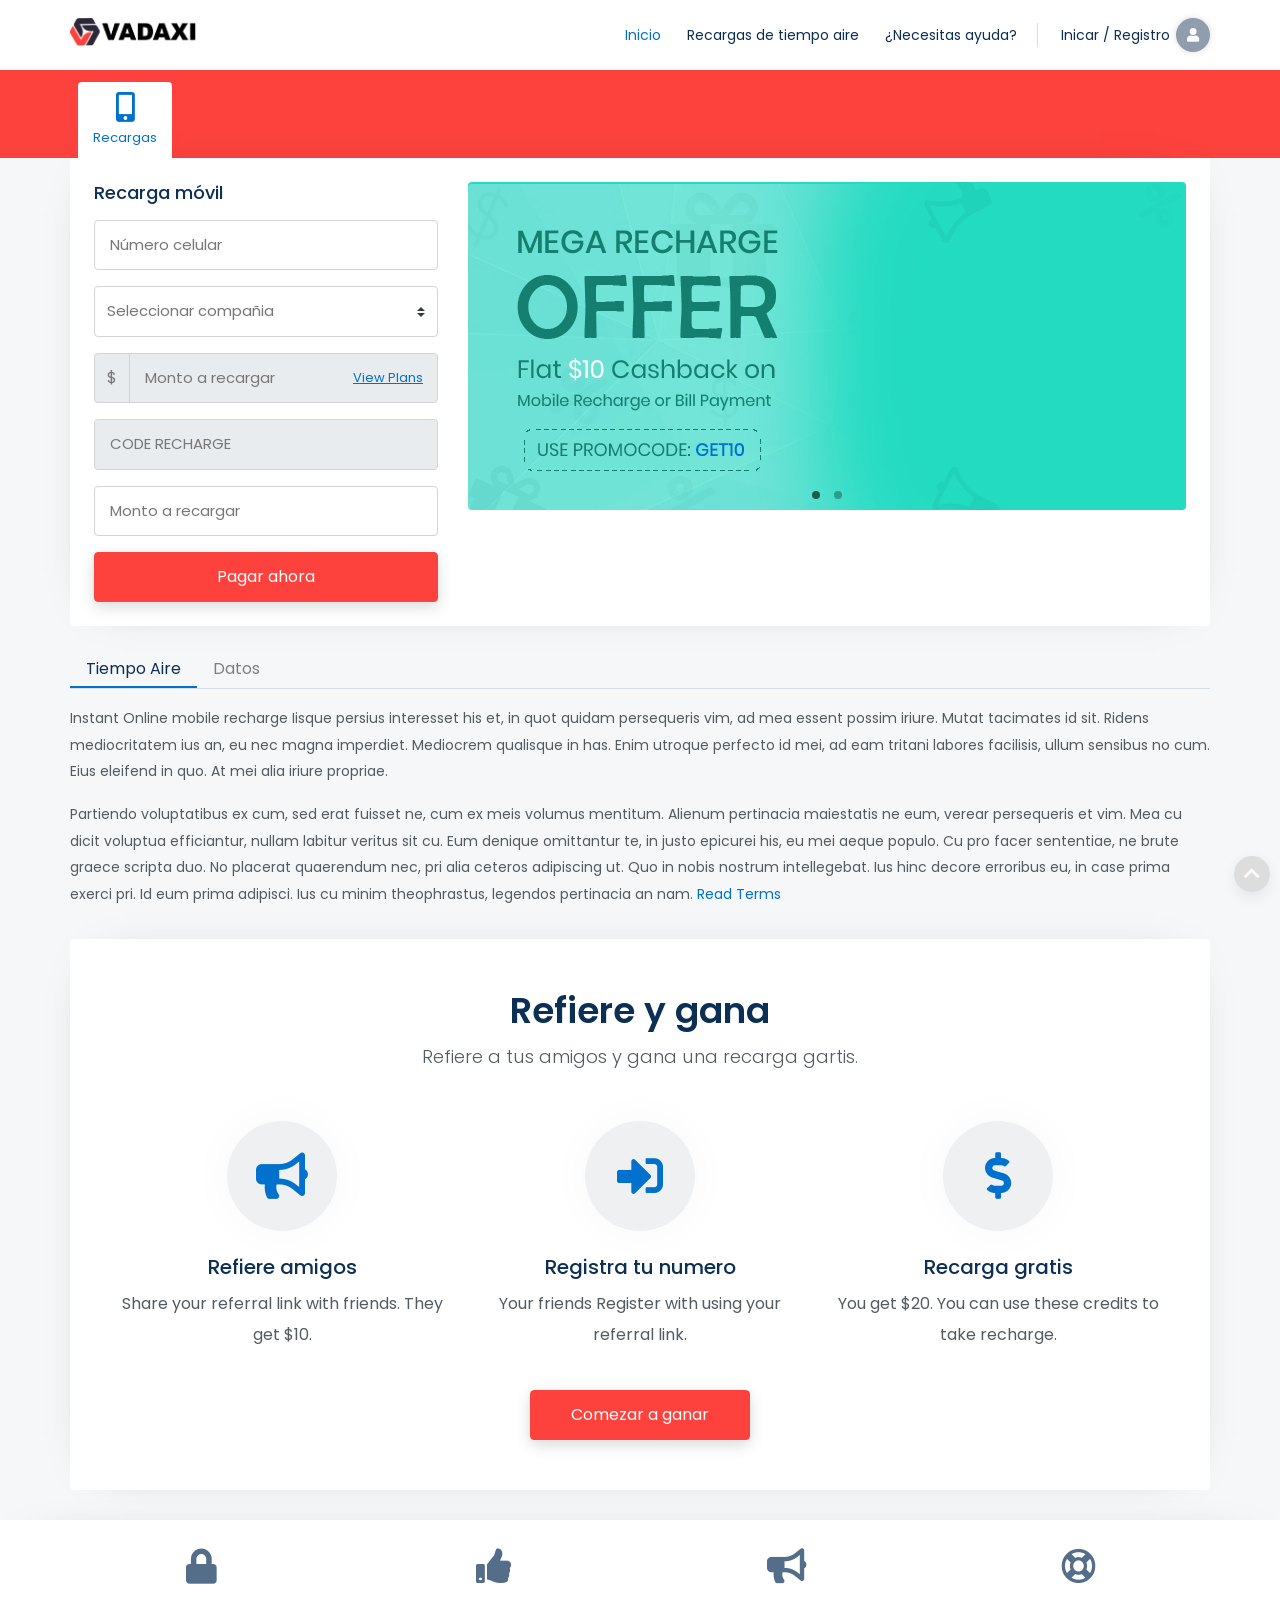
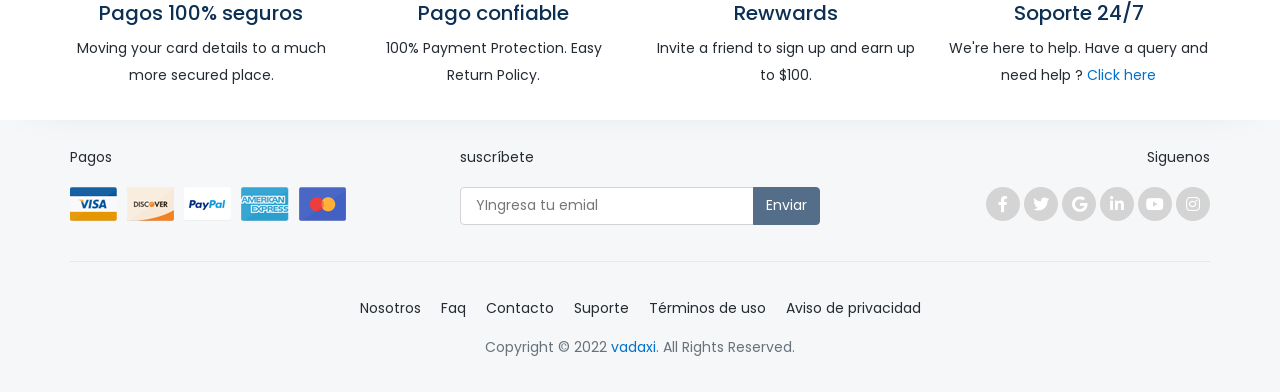
==== index.html @ bb936d6b "c" ====
<!DOCTYPE html>
<html lang="en">
<head>
<meta charset="UTF-8" />
<meta http-equiv="X-UA-Compatible" content="IE=edge">
<meta name="viewport" content="width=device-width, initial-scale=1, minimum-scale=1.0, shrink-to-fit=no">
<link href="images/favicon.png" rel="icon" />

<title>Quickai - downloaded from themelock.com - Recharge & Bill Payment, Booking HTML5 Template</title>
<meta name="description" content="Quickai - Recharge & Bill Payment, Booking HTML5 Template">
<meta name="author" content="harnishdesign.net">

<!-- Web Fonts
============================================= -->
<link rel='stylesheet' href='https://fonts.googleapis.com/css?family=Poppins:100,200,300,400,500,600,700,800,900' type='text/css'>

<!-- Stylesheet
============================================= -->
<link rel="stylesheet" type="text/css" href="vendor/bootstrap/css/bootstrap.min.css" />
<link rel="stylesheet" type="text/css" href="vendor/font-awesome/css/all.min.css" />
<link rel="stylesheet" type="text/css" href="vendor/owl.carousel/assets/owl.carousel.min.css" />
<link rel="stylesheet" type="text/css" href="vendor/owl.carousel/assets/owl.theme.default.min.css" />
<link rel="stylesheet" type="text/css" href="css/stylesheet.css" />
<link rel="stylesheet" href="https://use.fontawesome.com/releases/v5.14.0/css/all.css" integrity="sha384-HzLeBuhoNPvSl5KYnjx0BT+WB0QEEqLprO+NBkkk5gbc67FTaL7XIGa2w1L0Xbgc" crossorigin="anonymous">

</head>
<body>
<!-- Preloader -->
<div id="preloader"><div data-loader="dual-ring"></div></div><!-- Preloader End -->

<!-- Document Wrapper   
============================================= -->
<div id="main-wrapper">

  <!-- Header
  ============================================= -->
  <header id="header">
    <div class="container">
      <div class="header-row">
        <div class="header-column justify-content-start"> 
          
          <!-- Logo
          ============================================= -->
          <div class="logo">
          	<a href="index.html" title="Quickai - HTML Template"><img src="images/logo.png" alt="Quickai" width="127" height="29" /></a>
          </div><!-- Logo end -->
          
        </div>
        
        <div class="header-column justify-content-end">
        
          <!-- Primary Navigation
          ============================================= -->
          <nav class="primary-menu navbar navbar-expand-lg">
            <div id="header-nav" class="collapse navbar-collapse">
              <ul class="navbar-nav">
			  <li class="dropdown active"> <a class="dropdown-toggle" href="#">Inicio</a>

                </li>
                <li class="dropdown"> <a class="dropdown-toggle" href="#">Recargas de tiempo aire</a> 
                  <ul class="dropdown-menu">
                      <li class="dropdown"><a class="dropdown-item dropdown-toggle" href="#">Mobile</a>
                        <ul class="dropdown-menu">
                          <li><a class="dropdown-item" href="index.html">Layout 1</a></li>
                          <li><a class="dropdown-item" href="index-2.html">Layout 2</a></li>
                        </ul>
                      </li>
                      <li class="dropdown"><a class="dropdown-item dropdown-toggle" href="#">DTH</a>
                        <ul class="dropdown-menu">
                          <li><a class="dropdown-item" href="recharge-bill-dth.html">Layout 1</a></li>
                          <li><a class="dropdown-item" href="recharge-bill-dth-2.html">Layout 2</a></li>
                        </ul>
                      </li>
                      <li class="dropdown"><a class="dropdown-item dropdown-toggle" href="#">Data Card</a>
                        <ul class="dropdown-menu">
                          <li><a class="dropdown-item" href="recharge-bill-datacard.html">Layout 1</a></li>
                          <li><a class="dropdown-item" href="recharge-bill-datacard-2.html">Layout 2</a></li>
                        </ul>
                      </li>
                      <li class="dropdown"><a class="dropdown-item dropdown-toggle" href="#">Broadband</a>
                        <ul class="dropdown-menu">
                          <li><a class="dropdown-item" href="recharge-bill-broadband.html">Layout 1</a></li>
                          <li><a class="dropdown-item" href="recharge-bill-broadband-2.html">Layout 2</a></li>
                        </ul>
                      </li>
                      <li class="dropdown"><a class="dropdown-item dropdown-toggle" href="#">Landline</a>
                        <ul class="dropdown-menu">
                          <li><a class="dropdown-item" href="recharge-bill-landline.html">Layout 1</a></li>
                          <li><a class="dropdown-item" href="recharge-bill-landline-2.html">Layout 2</a></li>
                        </ul>
                      </li>
                      <li class="dropdown"><a class="dropdown-item dropdown-toggle" href="#">Cable TV</a>
                        <ul class="dropdown-menu">
                          <li><a class="dropdown-item" href="recharge-bill-cabletv.html">Layout 1</a></li>
                          <li><a class="dropdown-item" href="recharge-bill-cabletv-2.html">Layout 2</a></li>
                        </ul>
                      </li>
                      <li class="dropdown"><a class="dropdown-item dropdown-toggle" href="#">Electricity</a>
                        <ul class="dropdown-menu">
                          <li><a class="dropdown-item" href="recharge-bill-electricity.html">Layout 1</a></li>
                          <li><a class="dropdown-item" href="recharge-bill-electricity-2.html">Layout 2</a></li>
                        </ul>
                      </li>
                      <li class="dropdown"><a class="dropdown-item dropdown-toggle" href="#">Metro</a>
                        <ul class="dropdown-menu">
                          <li><a class="dropdown-item" href="recharge-bill-metro.html">Layout 1</a></li>
                          <li><a class="dropdown-item" href="recharge-bill-metro-2.html">Layout 2</a></li>
                        </ul>
                      </li>
                      <li class="dropdown"><a class="dropdown-item dropdown-toggle" href="#">Gas</a>
                        <ul class="dropdown-menu">
                          <li><a class="dropdown-item" href="recharge-bill-gas.html">Layout 1</a></li>
                          <li><a class="dropdown-item" href="recharge-bill-gas-2.html">Layout 2</a></li>
                        </ul>
                      </li>
                      <li class="dropdown"><a class="dropdown-item dropdown-toggle" href="#">Water</a>
                        <ul class="dropdown-menu">
                          <li><a class="dropdown-item" href="recharge-bill-water.html">Layout 1</a></li>
                          <li><a class="dropdown-item" href="recharge-bill-water-2.html">Layout 2</a></li>
                        </ul>
                      </li>
                      <li><a class="dropdown-item" href="recharge-plans.html">Recharge Plans</a></li>
                      <li><a class="dropdown-item" href="payment.html">Payment</a></li>
                    </ul>
                </li>
                <li class="dropdown dropdown-mega"> <a class="dropdown-toggle" href="#">¿Necesitas ayuda?</a> 
                  <!-- <ul class="dropdown-menu">
                    <li>
                      <div class="dropdown-mega-content">
                        <div class="row">
                          <div class="col-lg"> <span class="sub-title">Hotels</Span>
                            <ul class="dropdown-mega-submenu">
                              <li><a class="dropdown-item" href="booking-hotels.html">Home Layout 1</a></li>
                              <li><a class="dropdown-item" href="booking-hotels-2.html">Home Layout 2</a></li>
                              <li><a class="dropdown-item" href="booking-hotels-list.html">Hotel List</a></li>
                              <li><a class="dropdown-item" href="booking-hotels-grid.html">Hotel Grid</a></li>
                              <li><a class="dropdown-item" href="booking-hotels-details.html">Hotel Details</a></li>
                            </ul>
                          </div>
                          <div class="col-lg"> <span class="sub-title">Flights</Span>
                            <ul class="dropdown-mega-submenu">
                              <li><a class="dropdown-item" href="booking-flights.html">Home Layout 1</a></li>
                              <li><a class="dropdown-item" href="booking-flights-2.html">Home Layout 2</a></li>
                              <li><a class="dropdown-item" href="booking-flights-one-way.html">One Way Trip List</a></li>
                              <li><a class="dropdown-item" href="booking-flights-round-trip.html">Round Trip List</a></li>
                              <li><a class="dropdown-item" href="booking-flights-confirm-details.html">Confirm Details</a></li>
                            </ul>
                          </div>
                          <div class="col-lg"> <span class="sub-title">Trains</Span>
                            <ul class="dropdown-mega-submenu">
                              <li><a class="dropdown-item" href="booking-trains.html">Home Layout 1</a></li>
                              <li><a class="dropdown-item" href="booking-trains-2.html">Home Layout 2</a></li>
                              <li><a class="dropdown-item" href="booking-trains-list.html">Trains List</a></li>
                              <li><a class="dropdown-item" href="booking-trains-confirm-details.html">Confirm Details</a></li>
                            </ul>
                          </div>
                          <div class="col-lg"> <span class="sub-title">Bus</Span>
                            <ul class="dropdown-mega-submenu">
                              <li><a class="dropdown-item" href="booking-bus.html">Home Layout 1</a></li>
                              <li><a class="dropdown-item" href="booking-bus-2.html">Home Layout 2</a></li>
                              <li><a class="dropdown-item" href="booking-bus-list.html">Bus List</a></li>
                              <li><a class="dropdown-item" href="booking-bus-confirm-details.html">Confirm Details</a></li>
                            </ul>
                          </div>
                          <div class="col-lg"> <span class="sub-title">Other</Span>
                            <ul class="dropdown-mega-submenu">
                              <li><a class="dropdown-item" href="payment.html">Payment</a></li>
                            </ul>
                          </div>
                        </div>
                      </div>
                    </li>
                  </ul> -->
                </li>
<!-- 				<li class="dropdown"> <a class="dropdown-toggle" href="#">Features</a>
                  <ul class="dropdown-menu">
                    <li class="dropdown"><a class="dropdown-item dropdown-toggle" href="#">Headers</a>
                      <ul class="dropdown-menu">
                        <li><a class="dropdown-item" href="index.html">Light Version (Default)</a></li>
                        <li><a class="dropdown-item" href="index-4.html">Dark Version</a></li>
						<li><a class="dropdown-item" href="index-5.html">Primary Version</a></li>
						<li><a class="dropdown-item" href="index-8.html">Transparent</a></li>
						<li><a class="dropdown-item" href="page-header-custom-background-with-transparent-header.html">Transparent with border</a></li>
                      </ul>
                    </li>
                    <li class="dropdown"><a class="dropdown-item dropdown-toggle" href="#">Navigation DropDown</a>
                      <ul class="dropdown-menu">
                        <li><a class="dropdown-item" href="index.html">Light Version (Default)</a></li>
                        <li><a class="dropdown-item" href="index-3.html">Dark Version</a></li>
						<li><a class="dropdown-item" href="index-6.html">Primary Version</a></li>
                      </ul>
                    </li>
					<li class="dropdown"><a class="dropdown-item dropdown-toggle" href="#">Page Headers</a>
                      <ul class="dropdown-menu">
                        <li><a class="dropdown-item" href="page-header-left-alignment.html">Left Alignment</a></li>
                        <li><a class="dropdown-item" href="page-header-center-alignment.html">Center Alignment</a></li>
						<li><a class="dropdown-item" href="page-header-light.html">Light Version</a></li>
						<li><a class="dropdown-item" href="page-header-dark.html">Dark Version</a></li>
						<li><a class="dropdown-item" href="page-header-primary.html">Primary Version</a></li>
						<li><a class="dropdown-item" href="page-header-custom-background.html">Custom Background</a></li>
						<li><a class="dropdown-item" href="page-header-custom-background-with-transparent-header.html">Custom Background 2</a></li>
                      </ul>
                    </li>
                    <li><a class="dropdown-item" href="layout-boxed.html">Layout Boxed</a></li>
                  </ul>
                </li> -->
<!--                 <li class="dropdown"> <a class="dropdown-toggle" href="#">Pages</a>
                  <ul class="dropdown-menu">
                    <li><a class="dropdown-item" href="about-us.html">About Us</a></li>
                    <li class="dropdown"><a class="dropdown-item dropdown-toggle" href="#">Login/Signup</a>
                      <ul class="dropdown-menu">
                        <li><a class="dropdown-item" href="login-signup.html">Page</a></li>
                        <li><a class="dropdown-item" data-toggle="modal" data-target="#login-signup" href="#">Dialog Popup</a></li>
                      </ul>
                    </li>
                    <li><a class="dropdown-item" href="profile.html">My Profile</a></li>
                    <li><a class="dropdown-item" href="orders.html">Orders</a></li>
                    <li class="dropdown"><a class="dropdown-item dropdown-toggle" href="#">Elements</a>
                      <ul class="dropdown-menu">
                        <li><a class="dropdown-item" href="elements.html">Elements</a></li>
                        <li><a class="dropdown-item" href="elements-2.html">Elements 2</a></li>
                      </ul>
                    </li>
                    <li><a class="dropdown-item" href="faq.html">Faq</a></li>
                    <li><a class="dropdown-item" href="support.html">Support</a></li>
                    <li><a class="dropdown-item" href="contact-us.html">Contact Us</a></li>
                  </ul>
                </li> -->
                <li class="login-signup ml-lg-2"><a class="pl-lg-4 pr-0" data-toggle="modal" data-target="#login-signup" href="#" title="Login / Sign up">Inicar / Registro <span class="d-none d-lg-inline-block"><i class="fas fa-user"></i></span></a></li>
              </ul>
            </div>
          </nav><!-- Primary Navigation end --> 
          
        </div>
        
        <!-- Collapse Button
        ============================================= -->
        <button class="navbar-toggler" type="button" data-toggle="collapse" data-target="#header-nav"> <span></span> <span></span> <span></span> </button>
      </div>
    </div>
  </header><!-- Header end -->
  
  <!-- Content
  ============================================= -->
  <div id="content">
    
    <!-- Secondary Navigation
    ============================================= -->
    <div class="bg-secondary">
      <div class="container">
        <ul class="nav secondary-nav">
          <li class="nav-item"> <a class="nav-link active" href="index.html"><span><i class="fas fa-mobile-alt"></i></span> Recargas</a> </li>
          
        </ul>
      </div>
    </div><!-- Secondary Navigation end -->
    
    <section class="container">
      <div class="bg-light shadow-md rounded p-4">
        <div class="row">
        
          <!-- Mobile Recharge
          ============================================= -->
          <div class="col-lg-4 mb-4 mb-lg-0">
            <h2 class="text-4 mb-3">Recarga móvil</h2>
            <form id="recharge-bill" method="GET" action="pay/formPayment.php">
              <!--               <div class="mb-3">
                <div class="custom-control custom-radio custom-control-inline">
                  <input id="prepaid" name="rechargeBillpayment" class="custom-control-input" checked="" required type="radio">
                  <label class="custom-control-label" for="prepaid">Prepaid</label>
                </div>
                <div class="custom-control custom-radio custom-control-inline">
                  <input id="postpaid" name="rechargeBillpayment" class="custom-control-input" required type="radio">
                  <label class="custom-control-label" for="postpaid">Postpaid</label>
                </div>
              </div> -->
              <div class="form-group">
                <input type="text" class="form-control" data-bv-field="number" id="mobileNumber" required placeholder="Número celular">
              </div>
              <div class="form-group">
                <select class="custom-select" id="operator" required="">
                  <option value="">Seleccionar compañia</option>
                  <option>Telcel</option>
                  <option>ATT</option>
                  <option>UNEFON</option>
                  <option>Movistar</option>

                </select>
              </div>
              <div class="form-group input-group">
                <div class="input-group-prepend"> <span class="input-group-text">$</span> </div>
                
                <a href="#" data-target="#view-plans" id="btnVerPlanes" data-toggle="modal" class="view-plans-link">View Plans</a>
                <input readonly class="form-control" id="amount" name="amount" placeholder="Monto a recargar" required type="text">
              </div>

              <div class="form-group input-group">
                <input readonly class="form-control" type="text" placeholder="CODE RECHARGE" id="codeRecharge">
              </div>
              <div class="form-group input-group">
                <input class="form-control" id="amount" name="amount" placeholder="Monto a recargar" required type="text">
              </div>
              <button class="btn btn-primary btn-block pagarAhora" onclick="ejecutarRecarga()" type="submit">Pagar ahora</button>
            </form>
          </div><!-- Mobile Recharge end -->
          
          <!-- Slideshow
          ============================================= -->
          <div class="col-lg-8">
            <div class="owl-carousel owl-theme slideshow single-slider">
              <div class="item"><a href="#"><img class="img-fluid" src="images/slider/banner-1.jpg" alt="banner 1" /></a></div>
              <div class="item"><a href="#"><img class="img-fluid" src="images/slider/banner-2.jpg" alt="banner 2" /></a></div>
            </div>
          </div><!-- Slideshow end -->
          
        </div>
      </div>
    </section>
    
    <!-- Tabs
    ============================================= -->
    <div class="section pt-4 pb-3">
      <div class="container">
        <ul class="nav nav-tabs" id="myTab" role="tablist">
          <li class="nav-item"> <a class="nav-link active" id="mobile-recharge-tab" data-toggle="tab" href="#mobile-recharge" role="tab" aria-controls="mobile-recharge" aria-selected="true">Tiempo Aire</a> </li>
          <li class="nav-item"> <a class="nav-link" id="billpayment-tab" data-toggle="tab" href="#billpayment" role="tab" aria-controls="billpayment" aria-selected="false">Datos</a> </li>
        </ul>
        <div class="tab-content my-3" id="myTabContent">
          <div class="tab-pane fade show active" id="mobile-recharge" role="tabpanel" aria-labelledby="mobile-recharge-tab">
            <p>Instant Online mobile recharge Iisque persius interesset his et, in quot quidam persequeris vim, ad mea essent possim iriure. Mutat tacimates id sit. Ridens mediocritatem ius an, eu nec magna imperdiet. Mediocrem qualisque in has. Enim utroque perfecto id mei, ad eam tritani labores facilisis, ullum sensibus no cum. Eius eleifend in quo. At mei alia iriure propriae.</p>
            <p>Partiendo voluptatibus ex cum, sed erat fuisset ne, cum ex meis volumus mentitum. Alienum pertinacia maiestatis ne eum, verear persequeris et vim. Mea cu dicit voluptua efficiantur, nullam labitur veritus sit cu. Eum denique omittantur te, in justo epicurei his, eu mei aeque populo. Cu pro facer sententiae, ne brute graece scripta duo. No placerat quaerendum nec, pri alia ceteros adipiscing ut. Quo in nobis nostrum intellegebat. Ius hinc decore erroribus eu, in case prima exerci pri. Id eum prima adipisci. Ius cu minim theophrastus, legendos pertinacia an nam. <a href="#">Read Terms</a></p>
            </div>
          <div class="tab-pane fade" id="billpayment" role="tabpanel" aria-labelledby="billpayment-tab">
            <p>Partiendo voluptatibus ex cum, sed erat fuisset ne, cum ex meis volumus mentitum. Alienum pertinacia maiestatis ne eum, verear persequeris et vim. Mea cu dicit voluptua efficiantur, nullam labitur veritus sit cu. Eum denique omittantur te, in justo epicurei his, eu mei aeque populo. Cu pro facer sententiae, ne brute graece scripta duo. No placerat quaerendum nec, pri alia ceteros adipiscing ut. Quo in nobis nostrum intellegebat. Ius hinc decore erroribus eu, in case prima exerci pri. Id eum prima adipisci. Ius cu minim theophrastus, legendos pertinacia an nam.</p>
            <p>Instant Online mobile recharge Iisque persius interesset his et, in quot quidam persequeris vim, ad mea essent possim iriure. Mutat tacimates id sit. Ridens mediocritatem ius an, eu nec magna imperdiet. Mediocrem qualisque in has. Enim utroque perfecto id mei, ad eam tritani labores facilisis, ullum sensibus no cum. Eius eleifend in quo. At mei alia iriure propriae.</p>
          </div>
          <div class="tab-pane fade" id="why-quickai" role="tabpanel" aria-labelledby="why-quickai-tab">
            <p>Cu pro facer sententiae, ne brute graece scripta duo. No placerat quaerendum nec, pri alia ceteros adipiscing ut. Quo in nobis nostrum intellegebat. Ius hinc decore erroribus eu, in case prima exerci pri. Id eum prima adipisci. Ius cu minim theophrastus, legendos pertinacia an nam.</p>
            <p>Partiendo voluptatibus ex cum, sed erat fuisset ne, cum ex meis volumus mentitum. Alienum pertinacia maiestatis ne eum, verear persequeris et vim. Mea cu dicit voluptua efficiantur, nullam labitur veritus sit cu. Eum denique omittantur te, in justo epicurei his, eu mei aeque populo.</p>
            <p>Instant Online mobile recharge Iisque persius interesset his et, in quot quidam persequeris vim, ad mea essent possim iriure. Mutat tacimates id sit. Ridens mediocritatem ius an, eu nec magna imperdiet. Mediocrem qualisque in has. Enim utroque perfecto id mei, ad eam tritani labores facilisis, ullum sensibus no cum. Eius eleifend in quo. At mei alia iriure propriae.</p>
          </div>
        </div>
      </div>
    </div><!-- Tabs end -->
    
    <!-- Refer & Earn
    ============================================= -->
    <div class="container">
      <section class="section bg-light shadow-md rounded px-5">
        <h2 class="text-9 font-weight-600 text-center">Refiere y gana</h2>
        <p class="lead text-center mb-5">Refiere a tus amigos y gana una recarga gartis.</p>
        <div class="row">
          <div class="col-md-4">
            <div class="featured-box style-4">
              <div class="featured-box-icon bg-light-4 text-primary rounded-circle"> <i class="fas fa-bullhorn"></i> </div>
              <h3>Refiere amigos</h3>
              <p class="text-3">Share your referral link with friends. They get $10.</p>
            </div>
          </div>
          <div class="col-md-4">
            <div class="featured-box style-4">
              <div class="featured-box-icon bg-light-4 text-primary rounded-circle"> <i class="fas fa-sign-in-alt"></i> </div>
              <h3>Registra tu numero</h3>
              <p class="text-3">Your friends Register with using your referral link.</p>
            </div>
          </div>
          <div class="col-md-4">
            <div class="featured-box style-4">
              <div class="featured-box-icon bg-light-4 text-primary rounded-circle"> <i class="fas fa-dollar-sign"></i> </div>
              <h3>Recarga gratis</h3>
              <p class="text-3">You get $20. You can use these credits to take recharge.</p>
            </div>
          </div>
        </div>
        <div class="text-center pt-4"> <a href="#" class="btn btn-primary">Comezar a ganar</a> </div>
      </section>
    </div><!-- Refer & Earn end -->
    
    <!-- Mobile App
    ============================================= 
    <section class="section pb-0">
      <div class="container">
        <div class="row">
          <div class="col-md-5 col-lg-6 text-center"> <img class="img-fluid" alt="" src="images/app-mobile.png"> </div>
          <div class="col-md-7 col-lg-6">
            <h2 class="text-9 font-weight-600 my-4">Download Our Quickai<br class="d-none d-lg-inline-block">
              Mobile App Now</h2>
            <p class="lead">Download our app for the fastest, most convenient way to send Recharge.</p>
            <p>Ridens mediocritatem ius an, eu nec magna imperdiet. Mediocrem qualisque in has. Enim utroque perfecto id mei, ad eam tritani labores facilisis, ullum sensibus no cum. Eius eleifend in quo.</p>
            <ul>
              <li>Recharge</li>
              <li>Bill Payment</li>
              <li>Booking Online</li>
              <li>and much more.....</li>
            </ul>
            <div class="d-flex flex-wrap pt-2"> <a class="mr-4" href=""><img alt="" src="images/app-store.png"></a><a href=""><img alt="" src="images/google-play-store.png"></a> </div>
          </div>
        </div>
      </div>
    </section>
    
  </div> -->
  
  <!-- Footer
  ============================================= -->
  <footer id="footer">
    <section class="section bg-light shadow-md pt-4 pb-3">
      <div class="container">
        <div class="row">
          <div class="col-sm-6 col-md-3">
            <div class="featured-box text-center">
              <div class="featured-box-icon"> <i class="fas fa-lock"></i> </div>
              <h4>Pagos 100% seguros</h4>
              <p>Moving your card details to a much more secured place.</p>
            </div>
          </div>
          <div class="col-sm-6 col-md-3">
            <div class="featured-box text-center">
              <div class="featured-box-icon"> <i class="fas fa-thumbs-up"></i> </div>
              <h4>Pago confiable</h4>
              <p>100% Payment Protection. Easy Return Policy.</p>
            </div>
          </div>
          <div class="col-sm-6 col-md-3">
            <div class="featured-box text-center">
              <div class="featured-box-icon"> <i class="fas fa-bullhorn"></i> </div>
              <h4>Rewwards</h4>
              <p>Invite a friend to sign up and earn up to $100.</p>
            </div>
          </div>
          <div class="col-sm-6 col-md-3">
            <div class="featured-box text-center">
              <div class="featured-box-icon"> <i class="far fa-life-ring"></i> </div>
              <h4>Soporte 24/7</h4>
              <p>We're here to help. Have a query and need help ? <a href="#">Click here</a></p>
            </div>
          </div>
        </div>
      </div>
    </section>
    <div class="container mt-4">
      <div class="row">
        <div class="col-md-4 mb-3 mb-md-0">
          <p>Pagos</p>
          <ul class="payments-types">
            <li><a href="#" target="_blank"> <img data-toggle="tooltip" src="images/payment/visa.png" alt="visa" title="Visa"></a></li>
            <li><a href="#" target="_blank"> <img data-toggle="tooltip" src="images/payment/discover.png" alt="discover" title="Discover"></a></li>
            <li><a href="#" target="_blank"> <img data-toggle="tooltip" src="images/payment/paypal.png" alt="paypal" title="PayPal"></a></li>
            <li><a href="#" target="_blank"> <img data-toggle="tooltip" src="images/payment/american.png" alt="american express" title="American Express"></a></li>
            <li><a href="#" target="_blank"> <img data-toggle="tooltip" src="images/payment/mastercard.png" alt="discover" title="Discover"></a></li>
          </ul>
        </div>
        <div class="col-md-4 mb-3 mb-md-0">
          <p>suscríbete</p>
          <div class="input-group newsletter">
            <input class="form-control" placeholder="YIngresa tu emial" name="newsletterEmail" id="newsletterEmail" type="text">
            <span class="input-group-append">
            <button class="btn btn-secondary" type="submit">Enviar</button>
            </span> </div>
        </div>
        <div class="col-md-4 d-flex align-items-md-end flex-column">
          <p>Siguenos</p>
          <ul class="social-icons">
            <li class="social-icons-facebook"><a data-toggle="tooltip" href="http://www.facebook.com/" target="_blank" title="Facebook"><i class="fab fa-facebook-f"></i></a></li>
            <li class="social-icons-twitter"><a data-toggle="tooltip" href="http://www.twitter.com/" target="_blank" title="Twitter"><i class="fab fa-twitter"></i></a></li>
            <li class="social-icons-google"><a data-toggle="tooltip" href="http://www.google.com/" target="_blank" title="Google"><i class="fab fa-google"></i></a></li>
            <li class="social-icons-linkedin"><a data-toggle="tooltip" href="http://www.linkedin.com/" target="_blank" title="Linkedin"><i class="fab fa-linkedin-in"></i></a></li>
            <li class="social-icons-youtube"><a data-toggle="tooltip" href="http://www.youtube.com/" target="_blank" title="Youtube"><i class="fab fa-youtube"></i></a></li>
            <li class="social-icons-instagram"><a data-toggle="tooltip" href="http://www.instagram.com/" target="_blank" title="Instagram"><i class="fab fa-instagram"></i></a></li>
          </ul>
        </div>
      </div>
    </div>
    <div class="container">
      <div class="footer-copyright">
        <ul class="nav justify-content-center">
          <li class="nav-item"> <a class="nav-link active" href="#">Nosotros</a> </li>
          <li class="nav-item"> <a class="nav-link" href="#">Faq</a> </li>
          <li class="nav-item"> <a class="nav-link" href="#">Contacto</a> </li>
          <li class="nav-item"> <a class="nav-link" href="#">Suporte</a> </li>
          <li class="nav-item"> <a class="nav-link" href="#">Términos de uso</a> </li>
          <li class="nav-item"> <a class="nav-link" href="#">Aviso de privacidad</a> </li>
        </ul>
        <p class="copyright-text">Copyright © 2022 <a href="#">vadaxi</a>. All Rights Reserved.</p>
      </div>
    </div>
  </footer><!-- Footer end -->
  
</div><!-- Document Wrapper end -->

<!-- Back to Top
============================================= -->
<a id="back-to-top" data-toggle="tooltip" title="Back to Top" href="javascript:void(0)"><i class="fa fa-chevron-up"></i></a>

<!-- Modal Dialog - View Plans
============================================= -->
<div id="view-plans" class="modal fade" role="dialog" aria-hidden="true">
  <div class="modal-dialog modal-lg modal-dialog-centered" role="document">
    <div class="modal-content">
      <div class="modal-header">
        <h5 class="modal-title">Planes</h5>
        <button type="button" class="close" data-dismiss="modal" aria-label="Close"> <span aria-hidden="true">×</span> </button>
      </div>
      <div class="modal-body">
        <form class="form-row mb-4 mb-sm-2">
          <div class="col-12 col-sm-6 col-lg-3">
            <div class="form-group">
              <select id="operadora" class="custom-select" required="">
                <option value="">Seleccionar compañia</option>
                <option value="Telcel">Telcel</option>
                <option value="Movistar">Movistar</option>
                <option value="Iusacell">Iusacell</option>
                <option value="Unefon">Unefon</option>
                <option value="Nextel - ATT">Nextel - ATT</option>
              </select>
            </div>
          </div>
          <div class="col-12 col-sm-6 col-lg-3">
            <div class="form-group">
              <select class="custom-select" id="selectRecharge" required="">
                <option value="">Selecciona tu recarga</option>
                <option>1st Circle</option>
                <option>2nd Circle</option>
                <option>3rd Circle</option>
                <option>4th Circle</option>
                <option>5th Circle</option>
                <option>6th Circle</option>
                <option>7th Circle</option>
              </select>
            </div>
          </div>
          <!-- <div class="col-12 col-sm-6 col-lg-3">
            <div class="form-group">
              <select class="custom-select" required="">
                <option value="">All Plans</option>
                <option>Topup</option>
                <option>Full Talktime</option>
                <option>Validity Recharge</option>
                <option>SMS</option>
                <option>Data</option>
                <option>Unlimited Talktime</option>
                <option>STD</option>
              </select>
            </div>
          </div> -->
          <!-- 
          <div class="col-12 col-sm-6 col-lg-3">
            <button class="btn btn-primary btn-block" type="submit" id="btnVerPlanes">View Plans</button>
          </div>
          -->
          <div class="col-12 col-sm-6 col-lg-3">
            <button class="btn btn-primary btn-block" id="btnVerPlanesP" >View Plans</button>
          </div>
        </form>
        

        <div class="plans">
          <div class="table-responsive-md">
            <table class="table table-hover border">
              <tbody id="contenedor-planes">
                <!--

                
                <tr>
                  <td class="text-5 text-primary text-center align-middle">$10 <span class="text-1 text-muted d-block">Amount</span></td>
                  <td class="text-3 text-center align-middle">8 <span class="text-1 text-muted d-block">Talktime</span></td>
                  <td class="text-3 text-center align-middle">7 Days <span class="text-1 text-muted d-block">Validity</span></td>
                  <td class="text-1 text-muted align-middle">Talktime $8 & 2 Local & National SMS & Free SMS valid for 2 day(s)</td>
                  <td class="align-middle"><button class="btn btn-sm btn-outline-primary shadow-none text-nowrap" type="submit">Recharge Now</button></td>
                </tr>
                <tr>
                  <td class="text-5 text-primary text-center align-middle">$15 <span class="text-1 text-muted d-block">Amount</span></td>
                  <td class="text-3 text-center align-middle">13 <span class="text-1 text-muted d-block">Talktime</span></td>
                  <td class="text-3 text-center align-middle">15 Days <span class="text-1 text-muted d-block">Validity</span></td>
                  <td class="text-1 text-muted align-middle">Regular Talktime</td>
                  <td class="align-middle"><button class="btn btn-sm btn-outline-primary shadow-none text-nowrap" type="submit">Recharge Now</button></td>
                </tr>
                <tr>
                  <td class="text-5 text-primary text-center align-middle">$50 <span class="text-1 text-muted d-block">Amount</span></td>
                  <td class="text-3 text-center align-middle">47 <span class="text-1 text-muted d-block">Talktime</span></td>
                  <td class="text-3 text-center align-middle">28 Days <span class="text-1 text-muted d-block">Validity</span></td>
                  <td class="text-1 text-muted align-middle">47 Local Vodafone min free </td>
                  <td class="align-middle"><button class="btn btn-sm btn-outline-primary shadow-none text-nowrap" type="submit">Recharge Now</button></td>
                </tr>
                <tr>
                  <td class="text-5 text-primary text-center align-middle">$100 <span class="text-1 text-muted d-block">Amount</span></td>
                  <td class="text-3 text-center align-middle">92 <span class="text-1 text-muted d-block">Talktime</span></td>
                  <td class="text-3 text-center align-middle">28 Days <span class="text-1 text-muted d-block">Validity</span></td>
                  <td class="text-1 text-muted align-middle">Local min 92 & 10 Local & National SMS & Free SMS valid for 
                    7 day(s).</td>
                  <td class="align-middle"><button class="btn btn-sm btn-outline-primary shadow-none text-nowrap" type="submit">Recharge Now</button></td>
                </tr>
                <tr>
                  <td class="text-5 text-primary text-center align-middle">$150 <span class="text-1 text-muted d-block">Amount</span></td>
                  <td class="text-3 text-center align-middle">143 <span class="text-1 text-muted d-block">Talktime</span></td>
                  <td class="text-3 text-center align-middle">60 Days <span class="text-1 text-muted d-block">Validity</span></td>
                  <td class="text-1 text-muted align-middle">Talktime $143 & 50 Local & National SMS & Free SMS valid for 
                    15 day(s).</td>
                  <td class="align-middle"><button class="btn btn-sm btn-outline-primary shadow-none text-nowrap" type="submit">Recharge Now</button></td>
                </tr>
                <tr>
                  <td class="text-5 text-primary text-center align-middle">$220 <span class="text-1 text-muted d-block">Amount</span></td>
                  <td class="text-3 text-center align-middle">220 <span class="text-1 text-muted d-block">Talktime</span></td>
                  <td class="text-3 text-center align-middle">28 Days <span class="text-1 text-muted d-block">Validity</span></td>
                  <td class="text-1 text-muted align-middle">Full Talktime</td>
                  <td class="align-middle"><button class="btn btn-sm btn-outline-primary shadow-none text-nowrap" type="submit">Recharge Now</button></td>
                </tr>
                <tr>
                  <td class="text-5 text-primary text-center align-middle">$250 <span class="text-1 text-muted d-block">Amount</span></td>
                  <td class="text-3 text-center align-middle">250 <span class="text-1 text-muted d-block">Talktime</span></td>
                  <td class="text-3 text-center align-middle">28 Days <span class="text-1 text-muted d-block">Validity</span></td>
                  <td class="text-1 text-muted align-middle">Full Talktime + 50 SMS per day for 7 days.</td>
                  <td class="align-middle"><button class="btn btn-sm btn-outline-primary shadow-none text-nowrap" type="submit">Recharge Now</button></td>
                </tr>
                <tr>
                  <td class="text-5 text-primary text-center align-middle">$300 <span class="text-1 text-muted d-block">Amount</span></td>
                  <td class="text-3 text-center align-middle">301 <span class="text-1 text-muted d-block">Talktime</span></td>
                  <td class="text-3 text-center align-middle">64 Days <span class="text-1 text-muted d-block">Validity</span></td>
                  <td class="text-1 text-muted align-middle">Full Talktime</td>
                  <td class="align-middle"><button class="btn btn-sm btn-outline-primary shadow-none text-nowrap" type="submit">Recharge Now</button></td>
                </tr>
                <tr>
                  <td class="text-5 text-primary text-center align-middle">$410 <span class="text-1 text-muted d-block">Amount</span></td>
                  <td class="text-3 text-center align-middle">0 <span class="text-1 text-muted d-block">Talktime</span></td>
                  <td class="text-3 text-center align-middle">28 Days <span class="text-1 text-muted d-block">Validity</span></td>
                  <td class="text-1 text-muted align-middle">Unlimited Local,STD & Roaming calls</td>
                  <td class="align-middle"><button class="btn btn-sm btn-outline-primary shadow-none text-nowrap" type="submit">Recharge Now</button></td>
                </tr>
                <tr>
                  <td class="text-5 text-primary text-center align-middle">$501 <span class="text-1 text-muted d-block">Amount</span></td>
                  <td class="text-3 text-center align-middle">510 <span class="text-1 text-muted d-block">Talktime</span></td>
                  <td class="text-3 text-center align-middle">180 Days <span class="text-1 text-muted d-block">Validity</span></td>
                  <td class="text-1 text-muted align-middle">Full Talktime + 100 SMS per day for 28 days.</td>
                  <td class="align-middle"><button class="btn btn-sm btn-outline-primary shadow-none text-nowrap" type="submit">Recharge Now</button></td>
                </tr>
                <tr>
                  <td class="text-5 text-primary text-center align-middle">$799 <span class="text-1 text-muted d-block">Amount</span></td>
                  <td class="text-3 text-center align-middle">820 <span class="text-1 text-muted d-block">Talktime</span></td>
                  <td class="text-3 text-center align-middle">250 Days <span class="text-1 text-muted d-block">Validity</span></td>
                  <td class="text-1 text-muted align-middle">Full Talktime + 100 SMS per day for 84 days.</td>
                  <td class="align-middle"><button class="btn btn-sm btn-outline-primary shadow-none text-nowrap" type="submit">Recharge Now</button></td>
                </tr>
                <tr>
                  <td class="text-5 text-primary text-center align-middle">$999 <span class="text-1 text-muted d-block">Amount</span></td>
                  <td class="text-3 text-center align-middle">1099 <span class="text-1 text-muted d-block">Talktime</span></td>
                  <td class="text-3 text-center align-middle">356 Days <span class="text-1 text-muted d-block">Validity</span></td>
                  <td class="text-1 text-muted align-middle">Full Talktime + 100 SMS per day for 90 days.</td>
                  <td class="align-middle"><button class="btn btn-sm btn-outline-primary shadow-none text-nowrap" type="submit">Recharge Now</button></td>
                </tr>
                -->
              </tbody>
            </table>
          </div>
        </div>
      </div>
    </div>
  </div>
</div><!-- Modal Dialog - View Plans end -->

<!-- Modal Dialog - Login/Signup
============================================= -->
<div id="login-signup" class="modal fade" role="dialog" aria-hidden="true">
  <div class="modal-dialog modal-dialog-centered" role="document">
    <div class="modal-content p-sm-3">
      <div class="modal-body">
        <button type="button" class="close" data-dismiss="modal" aria-label="Close"> <span aria-hidden="true">&times;</span> </button>
        <ul class="nav nav-tabs" role="tablist">
          <li class="nav-item"> <a id="login-tab" class="nav-link active text-4" data-toggle="tab" href="#login" role="tab" aria-controls="login" aria-selected="true">Login</a> </li>
          <li class="nav-item"> <a id="signup-tab" class="nav-link text-4" data-toggle="tab" href="#signup" role="tab" aria-controls="signup" aria-selected="false">Sign Up</a> </li>
        </ul>
        <div class="tab-content pt-4">
          <div class="tab-pane fade show active" id="login" role="tabpanel" aria-labelledby="login-tab">
            <form id="loginForm" method="post">
              <div class="form-group">
                <input type="email" class="form-control" id="loginMobile" required placeholder="Mobile or Email ID">
              </div>
              <div class="form-group">
                <input type="password" class="form-control" id="loginPassword" required placeholder="Password">
              </div>
              <div class="row mb-4">
                <div class="col-sm">
                  <div class="form-check custom-control custom-checkbox">
                    <input id="remember-me" name="remember" class="custom-control-input" type="checkbox">
                    <label class="custom-control-label" for="remember-me">Remember Me</label>
                  </div>
                </div>
                <div class="col-sm text-right"> <a class="justify-content-end" href="#">Forgot Password ?</a> </div>
              </div>
              <button class="btn btn-primary btn-block" type="submit">Login</button>
            </form>
          </div>
          <div class="tab-pane fade" id="signup" role="tabpanel" aria-labelledby="signup-tab">
            <form id="signupForm" method="post">
              <div class="form-group">
                <input type="text" class="form-control" data-bv-field="number" id="signupEmail" required placeholder="Email ID">
              </div>
              <div class="form-group">
                <input type="text" class="form-control" id="signupMobile" required placeholder="Mobile Number">
              </div>
              <div class="form-group">
                <input type="password" class="form-control" id="signuploginPassword" required placeholder="Password">
              </div>
              <button class="btn btn-primary btn-block" type="submit">Signup</button>
            </form>
          </div>
          <div class="d-flex align-items-center my-4">
            <hr class="flex-grow-1">
            <span class="mx-2">OR</span>
            <hr class="flex-grow-1">
          </div>
          <div class="row">
            <div class="col-12 mb-3">
              <button type="button" class="btn btn-block btn-outline-primary">Login with Facebook</button>
            </div>
            <div class="col-12">
              <button type="button" class="btn btn-block btn-outline-danger">Login with Google</button>
            </div>
          </div>
        </div>
      </div>
    </div>
  </div>
</div><!-- Modal Dialog - Login/Signup end -->

<!-- Script -->
<script src="vendor/jquery/jquery.min.js"></script>
<script src="vendor/bootstrap/js/bootstrap.bundle.min.js"></script>
<script src="vendor/owl.carousel/owl.carousel.min.js"></script> 
<script src="js/theme.js"></script> 
<script src="js/Rcarga.js"></script>
</body>
</html>
---- vendor/font-awesome/css/all.min.css ----
.fa,.fab,.fal,.far,.fas{-moz-osx-font-smoothing:grayscale;-webkit-font-smoothing:antialiased;display:inline-block;font-style:normal;font-variant:normal;text-rendering:auto;line-height:1}.fa-lg{font-size:1.33333em;line-height:.75em;vertical-align:-.0667em}.fa-xs{font-size:.75em}.fa-sm{font-size:.875em}.fa-1x{font-size:1em}.fa-2x{font-size:2em}.fa-3x{font-size:3em}.fa-4x{font-size:4em}.fa-5x{font-size:5em}.fa-6x{font-size:6em}.fa-7x{font-size:7em}.fa-8x{font-size:8em}.fa-9x{font-size:9em}.fa-10x{font-size:10em}.fa-fw{text-align:center;width:1.25em}.fa-ul{list-style-type:none;margin-left:2.5em;padding-left:0}.fa-ul>li{position:relative}.fa-li{left:-2em;position:absolute;text-align:center;width:2em;line-height:inherit}.fa-border{border:.08em solid #eee;border-radius:.1em;padding:.2em .25em .15em}.fa-pull-left{float:left}.fa-pull-right{float:right}.fa.fa-pull-left,.fab.fa-pull-left,.fal.fa-pull-left,.far.fa-pull-left,.fas.fa-pull-left{margin-right:.3em}.fa.fa-pull-right,.fab.fa-pull-right,.fal.fa-pull-right,.far.fa-pull-right,.fas.fa-pull-right{margin-left:.3em}.fa-spin{animation:fa-spin 2s infinite linear}.fa-pulse{animation:fa-spin 1s infinite steps(8)}@keyframes fa-spin{0%{transform:rotate(0deg)}to{transform:rotate(1turn)}}.fa-rotate-90{-ms-filter:"progid:DXImageTransform.Microsoft.BasicImage(rotation=1)";transform:rotate(90deg)}.fa-rotate-180{-ms-filter:"progid:DXImageTransform.Microsoft.BasicImage(rotation=2)";transform:rotate(180deg)}.fa-rotate-270{-ms-filter:"progid:DXImageTransform.Microsoft.BasicImage(rotation=3)";transform:rotate(270deg)}.fa-flip-horizontal{-ms-filter:"progid:DXImageTransform.Microsoft.BasicImage(rotation=0, mirror=1)";transform:scaleX(-1)}.fa-flip-vertical{transform:scaleY(-1)}.fa-flip-horizontal.fa-flip-vertical,.fa-flip-vertical{-ms-filter:"progid:DXImageTransform.Microsoft.BasicImage(rotation=2, mirror=1)"}.fa-flip-horizontal.fa-flip-vertical{transform:scale(-1)}:root .fa-flip-horizontal,:root .fa-flip-vertical,:root .fa-rotate-90,:root .fa-rotate-180,:root .fa-rotate-270{filter:none}.fa-stack{display:inline-block;height:2em;line-height:2em;position:relative;vertical-align:middle;width:2.5em}.fa-stack-1x,.fa-stack-2x{left:0;position:absolute;text-align:center;width:100%}.fa-stack-1x{line-height:inherit}.fa-stack-2x{font-size:2em}.fa-inverse{color:#fff}.fa-500px:before{content:"\f26e"}.fa-accessible-icon:before{content:"\f368"}.fa-accusoft:before{content:"\f369"}.fa-acquisitions-incorporated:before{content:"\f6af"}.fa-ad:before{content:"\f641"}.fa-address-book:before{content:"\f2b9"}.fa-address-card:before{content:"\f2bb"}.fa-adjust:before{content:"\f042"}.fa-adn:before{content:"\f170"}.fa-adobe:before{content:"\f778"}.fa-adversal:before{content:"\f36a"}.fa-affiliatetheme:before{content:"\f36b"}.fa-air-freshener:before{content:"\f5d0"}.fa-algolia:before{content:"\f36c"}.fa-align-center:before{content:"\f037"}.fa-align-justify:before{content:"\f039"}.fa-align-left:before{content:"\f036"}.fa-align-right:before{content:"\f038"}.fa-alipay:before{content:"\f642"}.fa-allergies:before{content:"\f461"}.fa-amazon:before{content:"\f270"}.fa-amazon-pay:before{content:"\f42c"}.fa-ambulance:before{content:"\f0f9"}.fa-american-sign-language-interpreting:before{content:"\f2a3"}.fa-amilia:before{content:"\f36d"}.fa-anchor:before{content:"\f13d"}.fa-android:before{content:"\f17b"}.fa-angellist:before{content:"\f209"}.fa-angle-double-down:before{content:"\f103"}.fa-angle-double-left:before{content:"\f100"}.fa-angle-double-right:before{content:"\f101"}.fa-angle-double-up:before{content:"\f102"}.fa-angle-down:before{content:"\f107"}.fa-angle-left:before{content:"\f104"}.fa-angle-right:before{content:"\f105"}.fa-angle-up:before{content:"\f106"}.fa-angry:before{content:"\f556"}.fa-angrycreative:before{content:"\f36e"}.fa-angular:before{content:"\f420"}.fa-ankh:before{content:"\f644"}.fa-app-store:before{content:"\f36f"}.fa-app-store-ios:before{content:"\f370"}.fa-apper:before{content:"\f371"}.fa-apple:before{content:"\f179"}.fa-apple-alt:before{content:"\f5d1"}.fa-apple-pay:before{content:"\f415"}.fa-archive:before{content:"\f187"}.fa-archway:before{content:"\f557"}.fa-arrow-alt-circle-down:before{content:"\f358"}.fa-arrow-alt-circle-left:before{content:"\f359"}.fa-arrow-alt-circle-right:before{content:"\f35a"}.fa-arrow-alt-circle-up:before{content:"\f35b"}.fa-arrow-circle-down:before{content:"\f0ab"}.fa-arrow-circle-left:before{content:"\f0a8"}.fa-arrow-circle-right:before{content:"\f0a9"}.fa-arrow-circle-up:before{content:"\f0aa"}.fa-arrow-down:before{content:"\f063"}.fa-arrow-left:before{content:"\f060"}.fa-arrow-right:before{content:"\f061"}.fa-arrow-up:before{content:"\f062"}.fa-arrows-alt:before{content:"\f0b2"}.fa-arrows-alt-h:before{content:"\f337"}.fa-arrows-alt-v:before{content:"\f338"}.fa-artstation:before{content:"\f77a"}.fa-assistive-listening-systems:before{content:"\f2a2"}.fa-asterisk:before{content:"\f069"}.fa-asymmetrik:before{content:"\f372"}.fa-at:before{content:"\f1fa"}.fa-atlas:before{content:"\f558"}.fa-atlassian:before{content:"\f77b"}.fa-atom:before{content:"\f5d2"}.fa-audible:before{content:"\f373"}.fa-audio-description:before{content:"\f29e"}.fa-autoprefixer:before{content:"\f41c"}.fa-avianex:before{content:"\f374"}.fa-aviato:before{content:"\f421"}.fa-award:before{content:"\f559"}.fa-aws:before{content:"\f375"}.fa-baby:before{content:"\f77c"}.fa-baby-carriage:before{content:"\f77d"}.fa-backspace:before{content:"\f55a"}.fa-backward:before{content:"\f04a"}.fa-balance-scale:before{content:"\f24e"}.fa-ban:before{content:"\f05e"}.fa-band-aid:before{content:"\f462"}.fa-bandcamp:before{content:"\f2d5"}.fa-barcode:before{content:"\f02a"}.fa-bars:before{content:"\f0c9"}.fa-baseball-ball:before{content:"\f433"}.fa-basketball-ball:before{content:"\f434"}.fa-bath:before{content:"\f2cd"}.fa-battery-empty:before{content:"\f244"}.fa-battery-full:before{content:"\f240"}.fa-battery-half:before{content:"\f242"}.fa-battery-quarter:before{content:"\f243"}.fa-battery-three-quarters:before{content:"\f241"}.fa-bed:before{content:"\f236"}.fa-beer:before{content:"\f0fc"}.fa-behance:before{content:"\f1b4"}.fa-behance-square:before{content:"\f1b5"}.fa-bell:before{content:"\f0f3"}.fa-bell-slash:before{content:"\f1f6"}.fa-bezier-curve:before{content:"\f55b"}.fa-bible:before{content:"\f647"}.fa-bicycle:before{content:"\f206"}.fa-bimobject:before{content:"\f378"}.fa-binoculars:before{content:"\f1e5"}.fa-biohazard:before{content:"\f780"}.fa-birthday-cake:before{content:"\f1fd"}.fa-bitbucket:before{content:"\f171"}.fa-bitcoin:before{content:"\f379"}.fa-bity:before{content:"\f37a"}.fa-black-tie:before{content:"\f27e"}.fa-blackberry:before{content:"\f37b"}.fa-blender:before{content:"\f517"}.fa-blender-phone:before{content:"\f6b6"}.fa-blind:before{content:"\f29d"}.fa-blog:before{content:"\f781"}.fa-blogger:before{content:"\f37c"}.fa-blogger-b:before{content:"\f37d"}.fa-bluetooth:before{content:"\f293"}.fa-bluetooth-b:before{content:"\f294"}.fa-bold:before{content:"\f032"}.fa-bolt:before{content:"\f0e7"}.fa-bomb:before{content:"\f1e2"}.fa-bone:before{content:"\f5d7"}.fa-bong:before{content:"\f55c"}.fa-book:before{content:"\f02d"}.fa-book-dead:before{content:"\f6b7"}.fa-book-open:before{content:"\f518"}.fa-book-reader:before{content:"\f5da"}.fa-bookmark:before{content:"\f02e"}.fa-bowling-ball:before{content:"\f436"}.fa-box:before{content:"\f466"}.fa-box-open:before{content:"\f49e"}.fa-boxes:before{content:"\f468"}.fa-braille:before{content:"\f2a1"}.fa-brain:before{content:"\f5dc"}.fa-briefcase:before{content:"\f0b1"}.fa-briefcase-medical:before{content:"\f469"}.fa-broadcast-tower:before{content:"\f519"}.fa-broom:before{content:"\f51a"}.fa-brush:before{content:"\f55d"}.fa-btc:before{content:"\f15a"}.fa-bug:before{content:"\f188"}.fa-building:before{content:"\f1ad"}.fa-bullhorn:before{content:"\f0a1"}.fa-bullseye:before{content:"\f140"}.fa-burn:before{content:"\f46a"}.fa-buromobelexperte:before{content:"\f37f"}.fa-bus:before{content:"\f207"}.fa-bus-alt:before{content:"\f55e"}.fa-business-time:before{content:"\f64a"}.fa-buysellads:before{content:"\f20d"}.fa-calculator:before{content:"\f1ec"}.fa-calendar:before{content:"\f133"}.fa-calendar-alt:before{content:"\f073"}.fa-calendar-check:before{content:"\f274"}.fa-calendar-day:before{content:"\f783"}.fa-calendar-minus:before{content:"\f272"}.fa-calendar-plus:before{content:"\f271"}.fa-calendar-times:before{content:"\f273"}.fa-calendar-week:before{content:"\f784"}.fa-camera:before{content:"\f030"}.fa-camera-retro:before{content:"\f083"}.fa-campground:before{content:"\f6bb"}.fa-canadian-maple-leaf:before{content:"\f785"}.fa-candy-cane:before{content:"\f786"}.fa-cannabis:before{content:"\f55f"}.fa-capsules:before{content:"\f46b"}.fa-car:before{content:"\f1b9"}.fa-car-alt:before{content:"\f5de"}.fa-car-battery:before{content:"\f5df"}.fa-car-crash:before{content:"\f5e1"}.fa-car-side:before{content:"\f5e4"}.fa-caret-down:before{content:"\f0d7"}.fa-caret-left:before{content:"\f0d9"}.fa-caret-right:before{content:"\f0da"}.fa-caret-square-down:before{content:"\f150"}.fa-caret-square-left:before{content:"\f191"}.fa-caret-square-right:before{content:"\f152"}.fa-caret-square-up:before{content:"\f151"}.fa-caret-up:before{content:"\f0d8"}.fa-carrot:before{content:"\f787"}.fa-cart-arrow-down:before{content:"\f218"}.fa-cart-plus:before{content:"\f217"}.fa-cash-register:before{content:"\f788"}.fa-cat:before{content:"\f6be"}.fa-cc-amazon-pay:before{content:"\f42d"}.fa-cc-amex:before{content:"\f1f3"}.fa-cc-apple-pay:before{content:"\f416"}.fa-cc-diners-club:before{content:"\f24c"}.fa-cc-discover:before{content:"\f1f2"}.fa-cc-jcb:before{content:"\f24b"}.fa-cc-mastercard:before{content:"\f1f1"}.fa-cc-paypal:before{content:"\f1f4"}.fa-cc-stripe:before{content:"\f1f5"}.fa-cc-visa:before{content:"\f1f0"}.fa-centercode:before{content:"\f380"}.fa-centos:before{content:"\f789"}.fa-certificate:before{content:"\f0a3"}.fa-chair:before{content:"\f6c0"}.fa-chalkboard:before{content:"\f51b"}.fa-chalkboard-teacher:before{content:"\f51c"}.fa-charging-station:before{content:"\f5e7"}.fa-chart-area:before{content:"\f1fe"}.fa-chart-bar:before{content:"\f080"}.fa-chart-line:before{content:"\f201"}.fa-chart-pie:before{content:"\f200"}.fa-check:before{content:"\f00c"}.fa-check-circle:before{content:"\f058"}.fa-check-double:before{content:"\f560"}.fa-check-square:before{content:"\f14a"}.fa-chess:before{content:"\f439"}.fa-chess-bishop:before{content:"\f43a"}.fa-chess-board:before{content:"\f43c"}.fa-chess-king:before{content:"\f43f"}.fa-chess-knight:before{content:"\f441"}.fa-chess-pawn:before{content:"\f443"}.fa-chess-queen:before{content:"\f445"}.fa-chess-rook:before{content:"\f447"}.fa-chevron-circle-down:before{content:"\f13a"}.fa-chevron-circle-left:before{content:"\f137"}.fa-chevron-circle-right:before{content:"\f138"}.fa-chevron-circle-up:before{content:"\f139"}.fa-chevron-down:before{content:"\f078"}.fa-chevron-left:before{content:"\f053"}.fa-chevron-right:before{content:"\f054"}.fa-chevron-up:before{content:"\f077"}.fa-child:before{content:"\f1ae"}.fa-chrome:before{content:"\f268"}.fa-church:before{content:"\f51d"}.fa-circle:before{content:"\f111"}.fa-circle-notch:before{content:"\f1ce"}.fa-city:before{content:"\f64f"}.fa-clipboard:before{content:"\f328"}.fa-clipboard-check:before{content:"\f46c"}.fa-clipboard-list:before{content:"\f46d"}.fa-clock:before{content:"\f017"}.fa-clone:before{content:"\f24d"}.fa-closed-captioning:before{content:"\f20a"}.fa-cloud:before{content:"\f0c2"}.fa-cloud-download-alt:before{content:"\f381"}.fa-cloud-meatball:before{content:"\f73b"}.fa-cloud-moon:before{content:"\f6c3"}.fa-cloud-moon-rain:before{content:"\f73c"}.fa-cloud-rain:before{content:"\f73d"}.fa-cloud-showers-heavy:before{content:"\f740"}.fa-cloud-sun:before{content:"\f6c4"}.fa-cloud-sun-rain:before{content:"\f743"}.fa-cloud-upload-alt:before{content:"\f382"}.fa-cloudscale:before{content:"\f383"}.fa-cloudsmith:before{content:"\f384"}.fa-cloudversify:before{content:"\f385"}.fa-cocktail:before{content:"\f561"}.fa-code:before{content:"\f121"}.fa-code-branch:before{content:"\f126"}.fa-codepen:before{content:"\f1cb"}.fa-codiepie:before{content:"\f284"}.fa-coffee:before{content:"\f0f4"}.fa-cog:before{content:"\f013"}.fa-cogs:before{content:"\f085"}.fa-coins:before{content:"\f51e"}.fa-columns:before{content:"\f0db"}.fa-comment:before{content:"\f075"}.fa-comment-alt:before{content:"\f27a"}.fa-comment-dollar:before{content:"\f651"}.fa-comment-dots:before{content:"\f4ad"}.fa-comment-slash:before{content:"\f4b3"}.fa-comments:before{content:"\f086"}.fa-comments-dollar:before{content:"\f653"}.fa-compact-disc:before{content:"\f51f"}.fa-compass:before{content:"\f14e"}.fa-compress:before{content:"\f066"}.fa-compress-arrows-alt:before{content:"\f78c"}.fa-concierge-bell:before{content:"\f562"}.fa-confluence:before{content:"\f78d"}.fa-connectdevelop:before{content:"\f20e"}.fa-contao:before{content:"\f26d"}.fa-cookie:before{content:"\f563"}.fa-cookie-bite:before{content:"\f564"}.fa-copy:before{content:"\f0c5"}.fa-copyright:before{content:"\f1f9"}.fa-couch:before{content:"\f4b8"}.fa-cpanel:before{content:"\f388"}.fa-creative-commons:before{content:"\f25e"}.fa-creative-commons-by:before{content:"\f4e7"}.fa-creative-commons-nc:before{content:"\f4e8"}.fa-creative-commons-nc-eu:before{content:"\f4e9"}.fa-creative-commons-nc-jp:before{content:"\f4ea"}.fa-creative-commons-nd:before{content:"\f4eb"}.fa-creative-commons-pd:before{content:"\f4ec"}.fa-creative-commons-pd-alt:before{content:"\f4ed"}.fa-creative-commons-remix:before{content:"\f4ee"}.fa-creative-commons-sa:before{content:"\f4ef"}.fa-creative-commons-sampling:before{content:"\f4f0"}.fa-creative-commons-sampling-plus:before{content:"\f4f1"}.fa-creative-commons-share:before{content:"\f4f2"}.fa-creative-commons-zero:before{content:"\f4f3"}.fa-credit-card:before{content:"\f09d"}.fa-critical-role:before{content:"\f6c9"}.fa-crop:before{content:"\f125"}.fa-crop-alt:before{content:"\f565"}.fa-cross:before{content:"\f654"}.fa-crosshairs:before{content:"\f05b"}.fa-crow:before{content:"\f520"}.fa-crown:before{content:"\f521"}.fa-css3:before{content:"\f13c"}.fa-css3-alt:before{content:"\f38b"}.fa-cube:before{content:"\f1b2"}.fa-cubes:before{content:"\f1b3"}.fa-cut:before{content:"\f0c4"}.fa-cuttlefish:before{content:"\f38c"}.fa-d-and-d:before{content:"\f38d"}.fa-d-and-d-beyond:before{content:"\f6ca"}.fa-dashcube:before{content:"\f210"}.fa-database:before{content:"\f1c0"}.fa-deaf:before{content:"\f2a4"}.fa-delicious:before{content:"\f1a5"}.fa-democrat:before{content:"\f747"}.fa-deploydog:before{content:"\f38e"}.fa-deskpro:before{content:"\f38f"}.fa-desktop:before{content:"\f108"}.fa-dev:before{content:"\f6cc"}.fa-deviantart:before{content:"\f1bd"}.fa-dharmachakra:before{content:"\f655"}.fa-dhl:before{content:"\f790"}.fa-diagnoses:before{content:"\f470"}.fa-diaspora:before{content:"\f791"}.fa-dice:before{content:"\f522"}.fa-dice-d20:before{content:"\f6cf"}.fa-dice-d6:before{content:"\f6d1"}.fa-dice-five:before{content:"\f523"}.fa-dice-four:before{content:"\f524"}.fa-dice-one:before{content:"\f525"}.fa-dice-six:before{content:"\f526"}.fa-dice-three:before{content:"\f527"}.fa-dice-two:before{content:"\f528"}.fa-digg:before{content:"\f1a6"}.fa-digital-ocean:before{content:"\f391"}.fa-digital-tachograph:before{content:"\f566"}.fa-directions:before{content:"\f5eb"}.fa-discord:before{content:"\f392"}.fa-discourse:before{content:"\f393"}.fa-divide:before{content:"\f529"}.fa-dizzy:before{content:"\f567"}.fa-dna:before{content:"\f471"}.fa-dochub:before{content:"\f394"}.fa-docker:before{content:"\f395"}.fa-dog:before{content:"\f6d3"}.fa-dollar-sign:before{content:"\f155"}.fa-dolly:before{content:"\f472"}.fa-dolly-flatbed:before{content:"\f474"}.fa-donate:before{content:"\f4b9"}.fa-door-closed:before{content:"\f52a"}.fa-door-open:before{content:"\f52b"}.fa-dot-circle:before{content:"\f192"}.fa-dove:before{content:"\f4ba"}.fa-download:before{content:"\f019"}.fa-draft2digital:before{content:"\f396"}.fa-drafting-compass:before{content:"\f568"}.fa-dragon:before{content:"\f6d5"}.fa-draw-polygon:before{content:"\f5ee"}.fa-dribbble:before{content:"\f17d"}.fa-dribbble-square:before{content:"\f397"}.fa-dropbox:before{content:"\f16b"}.fa-drum:before{content:"\f569"}.fa-drum-steelpan:before{content:"\f56a"}.fa-drumstick-bite:before{content:"\f6d7"}.fa-drupal:before{content:"\f1a9"}.fa-dumbbell:before{content:"\f44b"}.fa-dumpster:before{content:"\f793"}.fa-dumpster-fire:before{content:"\f794"}.fa-dungeon:before{content:"\f6d9"}.fa-dyalog:before{content:"\f399"}.fa-earlybirds:before{content:"\f39a"}.fa-ebay:before{content:"\f4f4"}.fa-edge:before{content:"\f282"}.fa-edit:before{content:"\f044"}.fa-eject:before{content:"\f052"}.fa-elementor:before{content:"\f430"}.fa-ellipsis-h:before{content:"\f141"}.fa-ellipsis-v:before{content:"\f142"}.fa-ello:before{content:"\f5f1"}.fa-ember:before{content:"\f423"}.fa-empire:before{content:"\f1d1"}.fa-envelope:before{content:"\f0e0"}.fa-envelope-open:before{content:"\f2b6"}.fa-envelope-open-text:before{content:"\f658"}.fa-envelope-square:before{content:"\f199"}.fa-envira:before{content:"\f299"}.fa-equals:before{content:"\f52c"}.fa-eraser:before{content:"\f12d"}.fa-erlang:before{content:"\f39d"}.fa-ethereum:before{content:"\f42e"}.fa-ethernet:before{content:"\f796"}.fa-etsy:before{content:"\f2d7"}.fa-euro-sign:before{content:"\f153"}.fa-exchange-alt:before{content:"\f362"}.fa-exclamation:before{content:"\f12a"}.fa-exclamation-circle:before{content:"\f06a"}.fa-exclamation-triangle:before{content:"\f071"}.fa-expand:before{content:"\f065"}.fa-expand-arrows-alt:before{content:"\f31e"}.fa-expeditedssl:before{content:"\f23e"}.fa-external-link-alt:before{content:"\f35d"}.fa-external-link-square-alt:before{content:"\f360"}.fa-eye:before{content:"\f06e"}.fa-eye-dropper:before{content:"\f1fb"}.fa-eye-slash:before{content:"\f070"}.fa-facebook:before{content:"\f09a"}.fa-facebook-f:before{content:"\f39e"}.fa-facebook-messenger:before{content:"\f39f"}.fa-facebook-square:before{content:"\f082"}.fa-fantasy-flight-games:before{content:"\f6dc"}.fa-fast-backward:before{content:"\f049"}.fa-fast-forward:before{content:"\f050"}.fa-fax:before{content:"\f1ac"}.fa-feather:before{content:"\f52d"}.fa-feather-alt:before{content:"\f56b"}.fa-fedex:before{content:"\f797"}.fa-fedora:before{content:"\f798"}.fa-female:before{content:"\f182"}.fa-fighter-jet:before{content:"\f0fb"}.fa-figma:before{content:"\f799"}.fa-file:before{content:"\f15b"}.fa-file-alt:before{content:"\f15c"}.fa-file-archive:before{content:"\f1c6"}.fa-file-audio:before{content:"\f1c7"}.fa-file-code:before{content:"\f1c9"}.fa-file-contract:before{content:"\f56c"}.fa-file-csv:before{content:"\f6dd"}.fa-file-download:before{content:"\f56d"}.fa-file-excel:before{content:"\f1c3"}.fa-file-export:before{content:"\f56e"}.fa-file-image:before{content:"\f1c5"}.fa-file-import:before{content:"\f56f"}.fa-file-invoice:before{content:"\f570"}.fa-file-invoice-dollar:before{content:"\f571"}.fa-file-medical:before{content:"\f477"}.fa-file-medical-alt:before{content:"\f478"}.fa-file-pdf:before{content:"\f1c1"}.fa-file-powerpoint:before{content:"\f1c4"}.fa-file-prescription:before{content:"\f572"}.fa-file-signature:before{content:"\f573"}.fa-file-upload:before{content:"\f574"}.fa-file-video:before{content:"\f1c8"}.fa-file-word:before{content:"\f1c2"}.fa-fill:before{content:"\f575"}.fa-fill-drip:before{content:"\f576"}.fa-film:before{content:"\f008"}.fa-filter:before{content:"\f0b0"}.fa-fingerprint:before{content:"\f577"}.fa-fire:before{content:"\f06d"}.fa-fire-alt:before{content:"\f7e4"}.fa-fire-extinguisher:before{content:"\f134"}.fa-firefox:before{content:"\f269"}.fa-first-aid:before{content:"\f479"}.fa-first-order:before{content:"\f2b0"}.fa-first-order-alt:before{content:"\f50a"}.fa-firstdraft:before{content:"\f3a1"}.fa-fish:before{content:"\f578"}.fa-fist-raised:before{content:"\f6de"}.fa-flag:before{content:"\f024"}.fa-flag-checkered:before{content:"\f11e"}.fa-flag-usa:before{content:"\f74d"}.fa-flask:before{content:"\f0c3"}.fa-flickr:before{content:"\f16e"}.fa-flipboard:before{content:"\f44d"}.fa-flushed:before{content:"\f579"}.fa-fly:before{content:"\f417"}.fa-folder:before{content:"\f07b"}.fa-folder-minus:before{content:"\f65d"}.fa-folder-open:before{content:"\f07c"}.fa-folder-plus:before{content:"\f65e"}.fa-font:before{content:"\f031"}.fa-font-awesome:before{content:"\f2b4"}.fa-font-awesome-alt:before{content:"\f35c"}.fa-font-awesome-flag:before{content:"\f425"}.fa-font-awesome-logo-full:before{content:"\f4e6"}.fa-fonticons:before{content:"\f280"}.fa-fonticons-fi:before{content:"\f3a2"}.fa-football-ball:before{content:"\f44e"}.fa-fort-awesome:before{content:"\f286"}.fa-fort-awesome-alt:before{content:"\f3a3"}.fa-forumbee:before{content:"\f211"}.fa-forward:before{content:"\f04e"}.fa-foursquare:before{content:"\f180"}.fa-free-code-camp:before{content:"\f2c5"}.fa-freebsd:before{content:"\f3a4"}.fa-frog:before{content:"\f52e"}.fa-frown:before{content:"\f119"}.fa-frown-open:before{content:"\f57a"}.fa-fulcrum:before{content:"\f50b"}.fa-funnel-dollar:before{content:"\f662"}.fa-futbol:before{content:"\f1e3"}.fa-galactic-republic:before{content:"\f50c"}.fa-galactic-senate:before{content:"\f50d"}.fa-gamepad:before{content:"\f11b"}.fa-gas-pump:before{content:"\f52f"}.fa-gavel:before{content:"\f0e3"}.fa-gem:before{content:"\f3a5"}.fa-genderless:before{content:"\f22d"}.fa-get-pocket:before{content:"\f265"}.fa-gg:before{content:"\f260"}.fa-gg-circle:before{content:"\f261"}.fa-ghost:before{content:"\f6e2"}.fa-gift:before{content:"\f06b"}.fa-gifts:before{content:"\f79c"}.fa-git:before{content:"\f1d3"}.fa-git-square:before{content:"\f1d2"}.fa-github:before{content:"\f09b"}.fa-github-alt:before{content:"\f113"}.fa-github-square:before{content:"\f092"}.fa-gitkraken:before{content:"\f3a6"}.fa-gitlab:before{content:"\f296"}.fa-gitter:before{content:"\f426"}.fa-glass-cheers:before{content:"\f79f"}.fa-glass-martini:before{content:"\f000"}.fa-glass-martini-alt:before{content:"\f57b"}.fa-glass-whiskey:before{content:"\f7a0"}.fa-glasses:before{content:"\f530"}.fa-glide:before{content:"\f2a5"}.fa-glide-g:before{content:"\f2a6"}.fa-globe:before{content:"\f0ac"}.fa-globe-africa:before{content:"\f57c"}.fa-globe-americas:before{content:"\f57d"}.fa-globe-asia:before{content:"\f57e"}.fa-globe-europe:before{content:"\f7a2"}.fa-gofore:before{content:"\f3a7"}.fa-golf-ball:before{content:"\f450"}.fa-goodreads:before{content:"\f3a8"}.fa-goodreads-g:before{content:"\f3a9"}.fa-google:before{content:"\f1a0"}.fa-google-drive:before{content:"\f3aa"}.fa-google-play:before{content:"\f3ab"}.fa-google-plus:before{content:"\f2b3"}.fa-google-plus-g:before{content:"\f0d5"}.fa-google-plus-square:before{content:"\f0d4"}.fa-google-wallet:before{content:"\f1ee"}.fa-gopuram:before{content:"\f664"}.fa-graduation-cap:before{content:"\f19d"}.fa-gratipay:before{content:"\f184"}.fa-grav:before{content:"\f2d6"}.fa-greater-than:before{content:"\f531"}.fa-greater-than-equal:before{content:"\f532"}.fa-grimace:before{content:"\f57f"}.fa-grin:before{content:"\f580"}.fa-grin-alt:before{content:"\f581"}.fa-grin-beam:before{content:"\f582"}.fa-grin-beam-sweat:before{content:"\f583"}.fa-grin-hearts:before{content:"\f584"}.fa-grin-squint:before{content:"\f585"}.fa-grin-squint-tears:before{content:"\f586"}.fa-grin-stars:before{content:"\f587"}.fa-grin-tears:before{content:"\f588"}.fa-grin-tongue:before{content:"\f589"}.fa-grin-tongue-squint:before{content:"\f58a"}.fa-grin-tongue-wink:before{content:"\f58b"}.fa-grin-wink:before{content:"\f58c"}.fa-grip-horizontal:before{content:"\f58d"}.fa-grip-lines:before{content:"\f7a4"}.fa-grip-lines-vertical:before{content:"\f7a5"}.fa-grip-vertical:before{content:"\f58e"}.fa-gripfire:before{content:"\f3ac"}.fa-grunt:before{content:"\f3ad"}.fa-guitar:before{content:"\f7a6"}.fa-gulp:before{content:"\f3ae"}.fa-h-square:before{content:"\f0fd"}.fa-hacker-news:before{content:"\f1d4"}.fa-hacker-news-square:before{content:"\f3af"}.fa-hackerrank:before{content:"\f5f7"}.fa-hammer:before{content:"\f6e3"}.fa-hamsa:before{content:"\f665"}.fa-hand-holding:before{content:"\f4bd"}.fa-hand-holding-heart:before{content:"\f4be"}.fa-hand-holding-usd:before{content:"\f4c0"}.fa-hand-lizard:before{content:"\f258"}.fa-hand-paper:before{content:"\f256"}.fa-hand-peace:before{content:"\f25b"}.fa-hand-point-down:before{content:"\f0a7"}.fa-hand-point-left:before{content:"\f0a5"}.fa-hand-point-right:before{content:"\f0a4"}.fa-hand-point-up:before{content:"\f0a6"}.fa-hand-pointer:before{content:"\f25a"}.fa-hand-rock:before{content:"\f255"}.fa-hand-scissors:before{content:"\f257"}.fa-hand-spock:before{content:"\f259"}.fa-hands:before{content:"\f4c2"}.fa-hands-helping:before{content:"\f4c4"}.fa-handshake:before{content:"\f2b5"}.fa-hanukiah:before{content:"\f6e6"}.fa-hashtag:before{content:"\f292"}.fa-hat-wizard:before{content:"\f6e8"}.fa-haykal:before{content:"\f666"}.fa-hdd:before{content:"\f0a0"}.fa-heading:before{content:"\f1dc"}.fa-headphones:before{content:"\f025"}.fa-headphones-alt:before{content:"\f58f"}.fa-headset:before{content:"\f590"}.fa-heart:before{content:"\f004"}.fa-heart-broken:before{content:"\f7a9"}.fa-heartbeat:before{content:"\f21e"}.fa-helicopter:before{content:"\f533"}.fa-highlighter:before{content:"\f591"}.fa-hiking:before{content:"\f6ec"}.fa-hippo:before{content:"\f6ed"}.fa-hips:before{content:"\f452"}.fa-hire-a-helper:before{content:"\f3b0"}.fa-history:before{content:"\f1da"}.fa-hockey-puck:before{content:"\f453"}.fa-holly-berry:before{content:"\f7aa"}.fa-home:before{content:"\f015"}.fa-hooli:before{content:"\f427"}.fa-hornbill:before{content:"\f592"}.fa-horse:before{content:"\f6f0"}.fa-horse-head:before{content:"\f7ab"}.fa-hospital:before{content:"\f0f8"}.fa-hospital-alt:before{content:"\f47d"}.fa-hospital-symbol:before{content:"\f47e"}.fa-hot-tub:before{content:"\f593"}.fa-hotel:before{content:"\f594"}.fa-hotjar:before{content:"\f3b1"}.fa-hourglass:before{content:"\f254"}.fa-hourglass-end:before{content:"\f253"}.fa-hourglass-half:before{content:"\f252"}.fa-hourglass-start:before{content:"\f251"}.fa-house-damage:before{content:"\f6f1"}.fa-houzz:before{content:"\f27c"}.fa-hryvnia:before{content:"\f6f2"}.fa-html5:before{content:"\f13b"}.fa-hubspot:before{content:"\f3b2"}.fa-i-cursor:before{content:"\f246"}.fa-icicles:before{content:"\f7ad"}.fa-id-badge:before{content:"\f2c1"}.fa-id-card:before{content:"\f2c2"}.fa-id-card-alt:before{content:"\f47f"}.fa-igloo:before{content:"\f7ae"}.fa-image:before{content:"\f03e"}.fa-images:before{content:"\f302"}.fa-imdb:before{content:"\f2d8"}.fa-inbox:before{content:"\f01c"}.fa-indent:before{content:"\f03c"}.fa-industry:before{content:"\f275"}.fa-infinity:before{content:"\f534"}.fa-info:before{content:"\f129"}.fa-info-circle:before{content:"\f05a"}.fa-instagram:before{content:"\f16d"}.fa-intercom:before{content:"\f7af"}.fa-internet-explorer:before{content:"\f26b"}.fa-invision:before{content:"\f7b0"}.fa-ioxhost:before{content:"\f208"}.fa-italic:before{content:"\f033"}.fa-itunes:before{content:"\f3b4"}.fa-itunes-note:before{content:"\f3b5"}.fa-java:before{content:"\f4e4"}.fa-jedi:before{content:"\f669"}.fa-jedi-order:before{content:"\f50e"}.fa-jenkins:before{content:"\f3b6"}.fa-jira:before{content:"\f7b1"}.fa-joget:before{content:"\f3b7"}.fa-joint:before{content:"\f595"}.fa-joomla:before{content:"\f1aa"}.fa-journal-whills:before{content:"\f66a"}.fa-js:before{content:"\f3b8"}.fa-js-square:before{content:"\f3b9"}.fa-jsfiddle:before{content:"\f1cc"}.fa-kaaba:before{content:"\f66b"}.fa-kaggle:before{content:"\f5fa"}.fa-key:before{content:"\f084"}.fa-keybase:before{content:"\f4f5"}.fa-keyboard:before{content:"\f11c"}.fa-keycdn:before{content:"\f3ba"}.fa-khanda:before{content:"\f66d"}.fa-kickstarter:before{content:"\f3bb"}.fa-kickstarter-k:before{content:"\f3bc"}.fa-kiss:before{content:"\f596"}.fa-kiss-beam:before{content:"\f597"}.fa-kiss-wink-heart:before{content:"\f598"}.fa-kiwi-bird:before{content:"\f535"}.fa-korvue:before{content:"\f42f"}.fa-landmark:before{content:"\f66f"}.fa-language:before{content:"\f1ab"}.fa-laptop:before{content:"\f109"}.fa-laptop-code:before{content:"\f5fc"}.fa-laravel:before{content:"\f3bd"}.fa-lastfm:before{content:"\f202"}.fa-lastfm-square:before{content:"\f203"}.fa-laugh:before{content:"\f599"}.fa-laugh-beam:before{content:"\f59a"}.fa-laugh-squint:before{content:"\f59b"}.fa-laugh-wink:before{content:"\f59c"}.fa-layer-group:before{content:"\f5fd"}.fa-leaf:before{content:"\f06c"}.fa-leanpub:before{content:"\f212"}.fa-lemon:before{content:"\f094"}.fa-less:before{content:"\f41d"}.fa-less-than:before{content:"\f536"}.fa-less-than-equal:before{content:"\f537"}.fa-level-down-alt:before{content:"\f3be"}.fa-level-up-alt:before{content:"\f3bf"}.fa-life-ring:before{content:"\f1cd"}.fa-lightbulb:before{content:"\f0eb"}.fa-line:before{content:"\f3c0"}.fa-link:before{content:"\f0c1"}.fa-linkedin:before{content:"\f08c"}.fa-linkedin-in:before{content:"\f0e1"}.fa-linode:before{content:"\f2b8"}.fa-linux:before{content:"\f17c"}.fa-lira-sign:before{content:"\f195"}.fa-list:before{content:"\f03a"}.fa-list-alt:before{content:"\f022"}.fa-list-ol:before{content:"\f0cb"}.fa-list-ul:before{content:"\f0ca"}.fa-location-arrow:before{content:"\f124"}.fa-lock:before{content:"\f023"}.fa-lock-open:before{content:"\f3c1"}.fa-long-arrow-alt-down:before{content:"\f309"}.fa-long-arrow-alt-left:before{content:"\f30a"}.fa-long-arrow-alt-right:before{content:"\f30b"}.fa-long-arrow-alt-up:before{content:"\f30c"}.fa-low-vision:before{content:"\f2a8"}.fa-luggage-cart:before{content:"\f59d"}.fa-lyft:before{content:"\f3c3"}.fa-magento:before{content:"\f3c4"}.fa-magic:before{content:"\f0d0"}.fa-magnet:before{content:"\f076"}.fa-mail-bulk:before{content:"\f674"}.fa-mailchimp:before{content:"\f59e"}.fa-male:before{content:"\f183"}.fa-mandalorian:before{content:"\f50f"}.fa-map:before{content:"\f279"}.fa-map-marked:before{content:"\f59f"}.fa-map-marked-alt:before{content:"\f5a0"}.fa-map-marker:before{content:"\f041"}.fa-map-marker-alt:before{content:"\f3c5"}.fa-map-pin:before{content:"\f276"}.fa-map-signs:before{content:"\f277"}.fa-markdown:before{content:"\f60f"}.fa-marker:before{content:"\f5a1"}.fa-mars:before{content:"\f222"}.fa-mars-double:before{content:"\f227"}.fa-mars-stroke:before{content:"\f229"}.fa-mars-stroke-h:before{content:"\f22b"}.fa-mars-stroke-v:before{content:"\f22a"}.fa-mask:before{content:"\f6fa"}.fa-mastodon:before{content:"\f4f6"}.fa-maxcdn:before{content:"\f136"}.fa-medal:before{content:"\f5a2"}.fa-medapps:before{content:"\f3c6"}.fa-medium:before{content:"\f23a"}.fa-medium-m:before{content:"\f3c7"}.fa-medkit:before{content:"\f0fa"}.fa-medrt:before{content:"\f3c8"}.fa-meetup:before{content:"\f2e0"}.fa-megaport:before{content:"\f5a3"}.fa-meh:before{content:"\f11a"}.fa-meh-blank:before{content:"\f5a4"}.fa-meh-rolling-eyes:before{content:"\f5a5"}.fa-memory:before{content:"\f538"}.fa-mendeley:before{content:"\f7b3"}.fa-menorah:before{content:"\f676"}.fa-mercury:before{content:"\f223"}.fa-meteor:before{content:"\f753"}.fa-microchip:before{content:"\f2db"}.fa-microphone:before{content:"\f130"}.fa-microphone-alt:before{content:"\f3c9"}.fa-microphone-alt-slash:before{content:"\f539"}.fa-microphone-slash:before{content:"\f131"}.fa-microscope:before{content:"\f610"}.fa-microsoft:before{content:"\f3ca"}.fa-minus:before{content:"\f068"}.fa-minus-circle:before{content:"\f056"}.fa-minus-square:before{content:"\f146"}.fa-mitten:before{content:"\f7b5"}.fa-mix:before{content:"\f3cb"}.fa-mixcloud:before{content:"\f289"}.fa-mizuni:before{content:"\f3cc"}.fa-mobile:before{content:"\f10b"}.fa-mobile-alt:before{content:"\f3cd"}.fa-modx:before{content:"\f285"}.fa-monero:before{content:"\f3d0"}.fa-money-bill:before{content:"\f0d6"}.fa-money-bill-alt:before{content:"\f3d1"}.fa-money-bill-wave:before{content:"\f53a"}.fa-money-bill-wave-alt:before{content:"\f53b"}.fa-money-check:before{content:"\f53c"}.fa-money-check-alt:before{content:"\f53d"}.fa-monument:before{content:"\f5a6"}.fa-moon:before{content:"\f186"}.fa-mortar-pestle:before{content:"\f5a7"}.fa-mosque:before{content:"\f678"}.fa-motorcycle:before{content:"\f21c"}.fa-mountain:before{content:"\f6fc"}.fa-mouse-pointer:before{content:"\f245"}.fa-mug-hot:before{content:"\f7b6"}.fa-music:before{content:"\f001"}.fa-napster:before{content:"\f3d2"}.fa-neos:before{content:"\f612"}.fa-network-wired:before{content:"\f6ff"}.fa-neuter:before{content:"\f22c"}.fa-newspaper:before{content:"\f1ea"}.fa-nimblr:before{content:"\f5a8"}.fa-nintendo-switch:before{content:"\f418"}.fa-node:before{content:"\f419"}.fa-node-js:before{content:"\f3d3"}.fa-not-equal:before{content:"\f53e"}.fa-notes-medical:before{content:"\f481"}.fa-npm:before{content:"\f3d4"}.fa-ns8:before{content:"\f3d5"}.fa-nutritionix:before{content:"\f3d6"}.fa-object-group:before{content:"\f247"}.fa-object-ungroup:before{content:"\f248"}.fa-odnoklassniki:before{content:"\f263"}.fa-odnoklassniki-square:before{content:"\f264"}.fa-oil-can:before{content:"\f613"}.fa-old-republic:before{content:"\f510"}.fa-om:before{content:"\f679"}.fa-opencart:before{content:"\f23d"}.fa-openid:before{content:"\f19b"}.fa-opera:before{content:"\f26a"}.fa-optin-monster:before{content:"\f23c"}.fa-osi:before{content:"\f41a"}.fa-otter:before{content:"\f700"}.fa-outdent:before{content:"\f03b"}.fa-page4:before{content:"\f3d7"}.fa-pagelines:before{content:"\f18c"}.fa-paint-brush:before{content:"\f1fc"}.fa-paint-roller:before{content:"\f5aa"}.fa-palette:before{content:"\f53f"}.fa-palfed:before{content:"\f3d8"}.fa-pallet:before{content:"\f482"}.fa-paper-plane:before{content:"\f1d8"}.fa-paperclip:before{content:"\f0c6"}.fa-parachute-box:before{content:"\f4cd"}.fa-paragraph:before{content:"\f1dd"}.fa-parking:before{content:"\f540"}.fa-passport:before{content:"\f5ab"}.fa-pastafarianism:before{content:"\f67b"}.fa-paste:before{content:"\f0ea"}.fa-patreon:before{content:"\f3d9"}.fa-pause:before{content:"\f04c"}.fa-pause-circle:before{content:"\f28b"}.fa-paw:before{content:"\f1b0"}.fa-paypal:before{content:"\f1ed"}.fa-peace:before{content:"\f67c"}.fa-pen:before{content:"\f304"}.fa-pen-alt:before{content:"\f305"}.fa-pen-fancy:before{content:"\f5ac"}.fa-pen-nib:before{content:"\f5ad"}.fa-pen-square:before{content:"\f14b"}.fa-pencil-alt:before{content:"\f303"}.fa-pencil-ruler:before{content:"\f5ae"}.fa-penny-arcade:before{content:"\f704"}.fa-people-carry:before{content:"\f4ce"}.fa-percent:before{content:"\f295"}.fa-percentage:before{content:"\f541"}.fa-periscope:before{content:"\f3da"}.fa-person-booth:before{content:"\f756"}.fa-phabricator:before{content:"\f3db"}.fa-phoenix-framework:before{content:"\f3dc"}.fa-phoenix-squadron:before{content:"\f511"}.fa-phone:before{content:"\f095"}.fa-phone-slash:before{content:"\f3dd"}.fa-phone-square:before{content:"\f098"}.fa-phone-volume:before{content:"\f2a0"}.fa-php:before{content:"\f457"}.fa-pied-piper:before{content:"\f2ae"}.fa-pied-piper-alt:before{content:"\f1a8"}.fa-pied-piper-hat:before{content:"\f4e5"}.fa-pied-piper-pp:before{content:"\f1a7"}.fa-piggy-bank:before{content:"\f4d3"}.fa-pills:before{content:"\f484"}.fa-pinterest:before{content:"\f0d2"}.fa-pinterest-p:before{content:"\f231"}.fa-pinterest-square:before{content:"\f0d3"}.fa-place-of-worship:before{content:"\f67f"}.fa-plane:before{content:"\f072"}.fa-plane-arrival:before{content:"\f5af"}.fa-plane-departure:before{content:"\f5b0"}.fa-play:before{content:"\f04b"}.fa-play-circle:before{content:"\f144"}.fa-playstation:before{content:"\f3df"}.fa-plug:before{content:"\f1e6"}.fa-plus:before{content:"\f067"}.fa-plus-circle:before{content:"\f055"}.fa-plus-square:before{content:"\f0fe"}.fa-podcast:before{content:"\f2ce"}.fa-poll:before{content:"\f681"}.fa-poll-h:before{content:"\f682"}.fa-poo:before{content:"\f2fe"}.fa-poo-storm:before{content:"\f75a"}.fa-poop:before{content:"\f619"}.fa-portrait:before{content:"\f3e0"}.fa-pound-sign:before{content:"\f154"}.fa-power-off:before{content:"\f011"}.fa-pray:before{content:"\f683"}.fa-praying-hands:before{content:"\f684"}.fa-prescription:before{content:"\f5b1"}.fa-prescription-bottle:before{content:"\f485"}.fa-prescription-bottle-alt:before{content:"\f486"}.fa-print:before{content:"\f02f"}.fa-procedures:before{content:"\f487"}.fa-product-hunt:before{content:"\f288"}.fa-project-diagram:before{content:"\f542"}.fa-pushed:before{content:"\f3e1"}.fa-puzzle-piece:before{content:"\f12e"}.fa-python:before{content:"\f3e2"}.fa-qq:before{content:"\f1d6"}.fa-qrcode:before{content:"\f029"}.fa-question:before{content:"\f128"}.fa-question-circle:before{content:"\f059"}.fa-quidditch:before{content:"\f458"}.fa-quinscape:before{content:"\f459"}.fa-quora:before{content:"\f2c4"}.fa-quote-left:before{content:"\f10d"}.fa-quote-right:before{content:"\f10e"}.fa-quran:before{content:"\f687"}.fa-r-project:before{content:"\f4f7"}.fa-radiation:before{content:"\f7b9"}.fa-radiation-alt:before{content:"\f7ba"}.fa-rainbow:before{content:"\f75b"}.fa-random:before{content:"\f074"}.fa-raspberry-pi:before{content:"\f7bb"}.fa-ravelry:before{content:"\f2d9"}.fa-react:before{content:"\f41b"}.fa-reacteurope:before{content:"\f75d"}.fa-readme:before{content:"\f4d5"}.fa-rebel:before{content:"\f1d0"}.fa-receipt:before{content:"\f543"}.fa-recycle:before{content:"\f1b8"}.fa-red-river:before{content:"\f3e3"}.fa-reddit:before{content:"\f1a1"}.fa-reddit-alien:before{content:"\f281"}.fa-reddit-square:before{content:"\f1a2"}.fa-redhat:before{content:"\f7bc"}.fa-redo:before{content:"\f01e"}.fa-redo-alt:before{content:"\f2f9"}.fa-registered:before{content:"\f25d"}.fa-renren:before{content:"\f18b"}.fa-reply:before{content:"\f3e5"}.fa-reply-all:before{content:"\f122"}.fa-replyd:before{content:"\f3e6"}.fa-republican:before{content:"\f75e"}.fa-researchgate:before{content:"\f4f8"}.fa-resolving:before{content:"\f3e7"}.fa-restroom:before{content:"\f7bd"}.fa-retweet:before{content:"\f079"}.fa-rev:before{content:"\f5b2"}.fa-ribbon:before{content:"\f4d6"}.fa-ring:before{content:"\f70b"}.fa-road:before{content:"\f018"}.fa-robot:before{content:"\f544"}.fa-rocket:before{content:"\f135"}.fa-rocketchat:before{content:"\f3e8"}.fa-rockrms:before{content:"\f3e9"}.fa-route:before{content:"\f4d7"}.fa-rss:before{content:"\f09e"}.fa-rss-square:before{content:"\f143"}.fa-ruble-sign:before{content:"\f158"}.fa-ruler:before{content:"\f545"}.fa-ruler-combined:before{content:"\f546"}.fa-ruler-horizontal:before{content:"\f547"}.fa-ruler-vertical:before{content:"\f548"}.fa-running:before{content:"\f70c"}.fa-rupee-sign:before{content:"\f156"}.fa-sad-cry:before{content:"\f5b3"}.fa-sad-tear:before{content:"\f5b4"}.fa-safari:before{content:"\f267"}.fa-sass:before{content:"\f41e"}.fa-satellite:before{content:"\f7bf"}.fa-satellite-dish:before{content:"\f7c0"}.fa-save:before{content:"\f0c7"}.fa-schlix:before{content:"\f3ea"}.fa-school:before{content:"\f549"}.fa-screwdriver:before{content:"\f54a"}.fa-scribd:before{content:"\f28a"}.fa-scroll:before{content:"\f70e"}.fa-sd-card:before{content:"\f7c2"}.fa-search:before{content:"\f002"}.fa-search-dollar:before{content:"\f688"}.fa-search-location:before{content:"\f689"}.fa-search-minus:before{content:"\f010"}.fa-search-plus:before{content:"\f00e"}.fa-searchengin:before{content:"\f3eb"}.fa-seedling:before{content:"\f4d8"}.fa-sellcast:before{content:"\f2da"}.fa-sellsy:before{content:"\f213"}.fa-server:before{content:"\f233"}.fa-servicestack:before{content:"\f3ec"}.fa-shapes:before{content:"\f61f"}.fa-share:before{content:"\f064"}.fa-share-alt:before{content:"\f1e0"}.fa-share-alt-square:before{content:"\f1e1"}.fa-share-square:before{content:"\f14d"}.fa-shekel-sign:before{content:"\f20b"}.fa-shield-alt:before{content:"\f3ed"}.fa-ship:before{content:"\f21a"}.fa-shipping-fast:before{content:"\f48b"}.fa-shirtsinbulk:before{content:"\f214"}.fa-shoe-prints:before{content:"\f54b"}.fa-shopping-bag:before{content:"\f290"}.fa-shopping-basket:before{content:"\f291"}.fa-shopping-cart:before{content:"\f07a"}.fa-shopware:before{content:"\f5b5"}.fa-shower:before{content:"\f2cc"}.fa-shuttle-van:before{content:"\f5b6"}.fa-sign:before{content:"\f4d9"}.fa-sign-in-alt:before{content:"\f2f6"}.fa-sign-language:before{content:"\f2a7"}.fa-sign-out-alt:before{content:"\f2f5"}.fa-signal:before{content:"\f012"}.fa-signature:before{content:"\f5b7"}.fa-sim-card:before{content:"\f7c4"}.fa-simplybuilt:before{content:"\f215"}.fa-sistrix:before{content:"\f3ee"}.fa-sitemap:before{content:"\f0e8"}.fa-sith:before{content:"\f512"}.fa-skating:before{content:"\f7c5"}.fa-sketch:before{content:"\f7c6"}.fa-skiing:before{content:"\f7c9"}.fa-skiing-nordic:before{content:"\f7ca"}.fa-skull:before{content:"\f54c"}.fa-skull-crossbones:before{content:"\f714"}.fa-skyatlas:before{content:"\f216"}.fa-skype:before{content:"\f17e"}.fa-slack:before{content:"\f198"}.fa-slack-hash:before{content:"\f3ef"}.fa-slash:before{content:"\f715"}.fa-sleigh:before{content:"\f7cc"}.fa-sliders-h:before{content:"\f1de"}.fa-slideshare:before{content:"\f1e7"}.fa-smile:before{content:"\f118"}.fa-smile-beam:before{content:"\f5b8"}.fa-smile-wink:before{content:"\f4da"}.fa-smog:before{content:"\f75f"}.fa-smoking:before{content:"\f48d"}.fa-smoking-ban:before{content:"\f54d"}.fa-sms:before{content:"\f7cd"}.fa-snapchat:before{content:"\f2ab"}.fa-snapchat-ghost:before{content:"\f2ac"}.fa-snapchat-square:before{content:"\f2ad"}.fa-snowboarding:before{content:"\f7ce"}.fa-snowflake:before{content:"\f2dc"}.fa-snowman:before{content:"\f7d0"}.fa-snowplow:before{content:"\f7d2"}.fa-socks:before{content:"\f696"}.fa-solar-panel:before{content:"\f5ba"}.fa-sort:before{content:"\f0dc"}.fa-sort-alpha-down:before{content:"\f15d"}.fa-sort-alpha-up:before{content:"\f15e"}.fa-sort-amount-down:before{content:"\f160"}.fa-sort-amount-up:before{content:"\f161"}.fa-sort-down:before{content:"\f0dd"}.fa-sort-numeric-down:before{content:"\f162"}.fa-sort-numeric-up:before{content:"\f163"}.fa-sort-up:before{content:"\f0de"}.fa-soundcloud:before{content:"\f1be"}.fa-sourcetree:before{content:"\f7d3"}.fa-spa:before{content:"\f5bb"}.fa-space-shuttle:before{content:"\f197"}.fa-speakap:before{content:"\f3f3"}.fa-spider:before{content:"\f717"}.fa-spinner:before{content:"\f110"}.fa-splotch:before{content:"\f5bc"}.fa-spotify:before{content:"\f1bc"}.fa-spray-can:before{content:"\f5bd"}.fa-square:before{content:"\f0c8"}.fa-square-full:before{content:"\f45c"}.fa-square-root-alt:before{content:"\f698"}.fa-squarespace:before{content:"\f5be"}.fa-stack-exchange:before{content:"\f18d"}.fa-stack-overflow:before{content:"\f16c"}.fa-stamp:before{content:"\f5bf"}.fa-star:before{content:"\f005"}.fa-star-and-crescent:before{content:"\f699"}.fa-star-half:before{content:"\f089"}.fa-star-half-alt:before{content:"\f5c0"}.fa-star-of-david:before{content:"\f69a"}.fa-star-of-life:before{content:"\f621"}.fa-staylinked:before{content:"\f3f5"}.fa-steam:before{content:"\f1b6"}.fa-steam-square:before{content:"\f1b7"}.fa-steam-symbol:before{content:"\f3f6"}.fa-step-backward:before{content:"\f048"}.fa-step-forward:before{content:"\f051"}.fa-stethoscope:before{content:"\f0f1"}.fa-sticker-mule:before{content:"\f3f7"}.fa-sticky-note:before{content:"\f249"}.fa-stop:before{content:"\f04d"}.fa-stop-circle:before{content:"\f28d"}.fa-stopwatch:before{content:"\f2f2"}.fa-store:before{content:"\f54e"}.fa-store-alt:before{content:"\f54f"}.fa-strava:before{content:"\f428"}.fa-stream:before{content:"\f550"}.fa-street-view:before{content:"\f21d"}.fa-strikethrough:before{content:"\f0cc"}.fa-stripe:before{content:"\f429"}.fa-stripe-s:before{content:"\f42a"}.fa-stroopwafel:before{content:"\f551"}.fa-studiovinari:before{content:"\f3f8"}.fa-stumbleupon:before{content:"\f1a4"}.fa-stumbleupon-circle:before{content:"\f1a3"}.fa-subscript:before{content:"\f12c"}.fa-subway:before{content:"\f239"}.fa-suitcase:before{content:"\f0f2"}.fa-suitcase-rolling:before{content:"\f5c1"}.fa-sun:before{content:"\f185"}.fa-superpowers:before{content:"\f2dd"}.fa-superscript:before{content:"\f12b"}.fa-supple:before{content:"\f3f9"}.fa-surprise:before{content:"\f5c2"}.fa-suse:before{content:"\f7d6"}.fa-swatchbook:before{content:"\f5c3"}.fa-swimmer:before{content:"\f5c4"}.fa-swimming-pool:before{content:"\f5c5"}.fa-synagogue:before{content:"\f69b"}.fa-sync:before{content:"\f021"}.fa-sync-alt:before{content:"\f2f1"}.fa-syringe:before{content:"\f48e"}.fa-table:before{content:"\f0ce"}.fa-table-tennis:before{content:"\f45d"}.fa-tablet:before{content:"\f10a"}.fa-tablet-alt:before{content:"\f3fa"}.fa-tablets:before{content:"\f490"}.fa-tachometer-alt:before{content:"\f3fd"}.fa-tag:before{content:"\f02b"}.fa-tags:before{content:"\f02c"}.fa-tape:before{content:"\f4db"}.fa-tasks:before{content:"\f0ae"}.fa-taxi:before{content:"\f1ba"}.fa-teamspeak:before{content:"\f4f9"}.fa-teeth:before{content:"\f62e"}.fa-teeth-open:before{content:"\f62f"}.fa-telegram:before{content:"\f2c6"}.fa-telegram-plane:before{content:"\f3fe"}.fa-temperature-high:before{content:"\f769"}.fa-temperature-low:before{content:"\f76b"}.fa-tencent-weibo:before{content:"\f1d5"}.fa-tenge:before{content:"\f7d7"}.fa-terminal:before{content:"\f120"}.fa-text-height:before{content:"\f034"}.fa-text-width:before{content:"\f035"}.fa-th:before{content:"\f00a"}.fa-th-large:before{content:"\f009"}.fa-th-list:before{content:"\f00b"}.fa-the-red-yeti:before{content:"\f69d"}.fa-theater-masks:before{content:"\f630"}.fa-themeco:before{content:"\f5c6"}.fa-themeisle:before{content:"\f2b2"}.fa-thermometer:before{content:"\f491"}.fa-thermometer-empty:before{content:"\f2cb"}.fa-thermometer-full:before{content:"\f2c7"}.fa-thermometer-half:before{content:"\f2c9"}.fa-thermometer-quarter:before{content:"\f2ca"}.fa-thermometer-three-quarters:before{content:"\f2c8"}.fa-think-peaks:before{content:"\f731"}.fa-thumbs-down:before{content:"\f165"}.fa-thumbs-up:before{content:"\f164"}.fa-thumbtack:before{content:"\f08d"}.fa-ticket-alt:before{content:"\f3ff"}.fa-times:before{content:"\f00d"}.fa-times-circle:before{content:"\f057"}.fa-tint:before{content:"\f043"}.fa-tint-slash:before{content:"\f5c7"}.fa-tired:before{content:"\f5c8"}.fa-toggle-off:before{content:"\f204"}.fa-toggle-on:before{content:"\f205"}.fa-toilet:before{content:"\f7d8"}.fa-toilet-paper:before{content:"\f71e"}.fa-toolbox:before{content:"\f552"}.fa-tools:before{content:"\f7d9"}.fa-tooth:before{content:"\f5c9"}.fa-torah:before{content:"\f6a0"}.fa-torii-gate:before{content:"\f6a1"}.fa-tractor:before{content:"\f722"}.fa-trade-federation:before{content:"\f513"}.fa-trademark:before{content:"\f25c"}.fa-traffic-light:before{content:"\f637"}.fa-train:before{content:"\f238"}.fa-tram:before{content:"\f7da"}.fa-transgender:before{content:"\f224"}.fa-transgender-alt:before{content:"\f225"}.fa-trash:before{content:"\f1f8"}.fa-trash-alt:before{content:"\f2ed"}.fa-tree:before{content:"\f1bb"}.fa-trello:before{content:"\f181"}.fa-tripadvisor:before{content:"\f262"}.fa-trophy:before{content:"\f091"}.fa-truck:before{content:"\f0d1"}.fa-truck-loading:before{content:"\f4de"}.fa-truck-monster:before{content:"\f63b"}.fa-truck-moving:before{content:"\f4df"}.fa-truck-pickup:before{content:"\f63c"}.fa-tshirt:before{content:"\f553"}.fa-tty:before{content:"\f1e4"}.fa-tumblr:before{content:"\f173"}.fa-tumblr-square:before{content:"\f174"}.fa-tv:before{content:"\f26c"}.fa-twitch:before{content:"\f1e8"}.fa-twitter:before{content:"\f099"}.fa-twitter-square:before{content:"\f081"}.fa-typo3:before{content:"\f42b"}.fa-uber:before{content:"\f402"}.fa-ubuntu:before{content:"\f7df"}.fa-uikit:before{content:"\f403"}.fa-umbrella:before{content:"\f0e9"}.fa-umbrella-beach:before{content:"\f5ca"}.fa-underline:before{content:"\f0cd"}.fa-undo:before{content:"\f0e2"}.fa-undo-alt:before{content:"\f2ea"}.fa-uniregistry:before{content:"\f404"}.fa-universal-access:before{content:"\f29a"}.fa-university:before{content:"\f19c"}.fa-unlink:before{content:"\f127"}.fa-unlock:before{content:"\f09c"}.fa-unlock-alt:before{content:"\f13e"}.fa-untappd:before{content:"\f405"}.fa-upload:before{content:"\f093"}.fa-ups:before{content:"\f7e0"}.fa-usb:before{content:"\f287"}.fa-user:before{content:"\f007"}.fa-user-alt:before{content:"\f406"}.fa-user-alt-slash:before{content:"\f4fa"}.fa-user-astronaut:before{content:"\f4fb"}.fa-user-check:before{content:"\f4fc"}.fa-user-circle:before{content:"\f2bd"}.fa-user-clock:before{content:"\f4fd"}.fa-user-cog:before{content:"\f4fe"}.fa-user-edit:before{content:"\f4ff"}.fa-user-friends:before{content:"\f500"}.fa-user-graduate:before{content:"\f501"}.fa-user-injured:before{content:"\f728"}.fa-user-lock:before{content:"\f502"}.fa-user-md:before{content:"\f0f0"}.fa-user-minus:before{content:"\f503"}.fa-user-ninja:before{content:"\f504"}.fa-user-plus:before{content:"\f234"}.fa-user-secret:before{content:"\f21b"}.fa-user-shield:before{content:"\f505"}.fa-user-slash:before{content:"\f506"}.fa-user-tag:before{content:"\f507"}.fa-user-tie:before{content:"\f508"}.fa-user-times:before{content:"\f235"}.fa-users:before{content:"\f0c0"}.fa-users-cog:before{content:"\f509"}.fa-usps:before{content:"\f7e1"}.fa-ussunnah:before{content:"\f407"}.fa-utensil-spoon:before{content:"\f2e5"}.fa-utensils:before{content:"\f2e7"}.fa-vaadin:before{content:"\f408"}.fa-vector-square:before{content:"\f5cb"}.fa-venus:before{content:"\f221"}.fa-venus-double:before{content:"\f226"}.fa-venus-mars:before{content:"\f228"}.fa-viacoin:before{content:"\f237"}.fa-viadeo:before{content:"\f2a9"}.fa-viadeo-square:before{content:"\f2aa"}.fa-vial:before{content:"\f492"}.fa-vials:before{content:"\f493"}.fa-viber:before{content:"\f409"}.fa-video:before{content:"\f03d"}.fa-video-slash:before{content:"\f4e2"}.fa-vihara:before{content:"\f6a7"}.fa-vimeo:before{content:"\f40a"}.fa-vimeo-square:before{content:"\f194"}.fa-vimeo-v:before{content:"\f27d"}.fa-vine:before{content:"\f1ca"}.fa-vk:before{content:"\f189"}.fa-vnv:before{content:"\f40b"}.fa-volleyball-ball:before{content:"\f45f"}.fa-volume-down:before{content:"\f027"}.fa-volume-mute:before{content:"\f6a9"}.fa-volume-off:before{content:"\f026"}.fa-volume-up:before{content:"\f028"}.fa-vote-yea:before{content:"\f772"}.fa-vr-cardboard:before{content:"\f729"}.fa-vuejs:before{content:"\f41f"}.fa-walking:before{content:"\f554"}.fa-wallet:before{content:"\f555"}.fa-warehouse:before{content:"\f494"}.fa-water:before{content:"\f773"}.fa-weebly:before{content:"\f5cc"}.fa-weibo:before{content:"\f18a"}.fa-weight:before{content:"\f496"}.fa-weight-hanging:before{content:"\f5cd"}.fa-weixin:before{content:"\f1d7"}.fa-whatsapp:before{content:"\f232"}.fa-whatsapp-square:before{content:"\f40c"}.fa-wheelchair:before{content:"\f193"}.fa-whmcs:before{content:"\f40d"}.fa-wifi:before{content:"\f1eb"}.fa-wikipedia-w:before{content:"\f266"}.fa-wind:before{content:"\f72e"}.fa-window-close:before{content:"\f410"}.fa-window-maximize:before{content:"\f2d0"}.fa-window-minimize:before{content:"\f2d1"}.fa-window-restore:before{content:"\f2d2"}.fa-windows:before{content:"\f17a"}.fa-wine-bottle:before{content:"\f72f"}.fa-wine-glass:before{content:"\f4e3"}.fa-wine-glass-alt:before{content:"\f5ce"}.fa-wix:before{content:"\f5cf"}.fa-wizards-of-the-coast:before{content:"\f730"}.fa-wolf-pack-battalion:before{content:"\f514"}.fa-won-sign:before{content:"\f159"}.fa-wordpress:before{content:"\f19a"}.fa-wordpress-simple:before{content:"\f411"}.fa-wpbeginner:before{content:"\f297"}.fa-wpexplorer:before{content:"\f2de"}.fa-wpforms:before{content:"\f298"}.fa-wpressr:before{content:"\f3e4"}.fa-wrench:before{content:"\f0ad"}.fa-x-ray:before{content:"\f497"}.fa-xbox:before{content:"\f412"}.fa-xing:before{content:"\f168"}.fa-xing-square:before{content:"\f169"}.fa-y-combinator:before{content:"\f23b"}.fa-yahoo:before{content:"\f19e"}.fa-yandex:before{content:"\f413"}.fa-yandex-international:before{content:"\f414"}.fa-yarn:before{content:"\f7e3"}.fa-yelp:before{content:"\f1e9"}.fa-yen-sign:before{content:"\f157"}.fa-yin-yang:before{content:"\f6ad"}.fa-yoast:before{content:"\f2b1"}.fa-youtube:before{content:"\f167"}.fa-youtube-square:before{content:"\f431"}.fa-zhihu:before{content:"\f63f"}.sr-only{border:0;clip:rect(0,0,0,0);height:1px;margin:-1px;overflow:hidden;padding:0;position:absolute;width:1px}.sr-only-focusable:active,.sr-only-focusable:focus{clip:auto;height:auto;margin:0;overflow:visible;position:static;width:auto}@font-face{font-family:"Font Awesome 5 Brands";font-style:normal;font-weight:normal;src:url(../webfonts/fa-brands-400.eot);src:url(../webfonts/fa-brands-400.eot?#iefix) format("embedded-opentype"),url(../webfonts/fa-brands-400.woff2) format("woff2"),url(../webfonts/fa-brands-400.woff) format("woff"),url(../webfonts/fa-brands-400.ttf) format("truetype"),url(../webfonts/fa-brands-400.svg#fontawesome) format("svg")}.fab{font-family:"Font Awesome 5 Brands"}@font-face{font-family:"Font Awesome 5 Free";font-style:normal;font-weight:400;src:url(../webfonts/fa-regular-400.eot);src:url(../webfonts/fa-regular-400.eot?#iefix) format("embedded-opentype"),url(../webfonts/fa-regular-400.woff2) format("woff2"),url(../webfonts/fa-regular-400.woff) format("woff"),url(../webfonts/fa-regular-400.ttf) format("truetype"),url(../webfonts/fa-regular-400.svg#fontawesome) format("svg")}.far{font-weight:400}@font-face{font-family:"Font Awesome 5 Free";font-style:normal;font-weight:900;src:url(../webfonts/fa-solid-900.eot);src:url(../webfonts/fa-solid-900.eot?#iefix) format("embedded-opentype"),url(../webfonts/fa-solid-900.woff2) format("woff2"),url(../webfonts/fa-solid-900.woff) format("woff"),url(../webfonts/fa-solid-900.ttf) format("truetype"),url(../webfonts/fa-solid-900.svg#fontawesome) format("svg")}.fa,.far,.fas{font-family:"Font Awesome 5 Free"}.fa,.fas{font-weight:900}
---- css/stylesheet.css ----
/*-----------------------------------------------------------------------------------

   Template Name: Quickai
   Template URI: http://demo.harnishdesign.net/html/quickai
   Description: Recharge & Bill Payment, Booking HTML Template
   Author: Harnish Design
   Author URI: https://themeforest.net/user/harnishdesign
   Version: 1.1
	
=================================================
  Table of Contents
=================================================

	- Basic
	- Helpers Classes
	- Layouts
	- Header
		- Logo
		- Primary Menu
		- Secondary Nav
		- Page Header
	- Recharge & Bill Pages
	- Booking Pages
	- Elements
		- Featured Box
		- Team
		- Accordion & Toggle
		- Tabs
		- Easy Responsive Tab Accordion
		- Custom Background
		- Brands Grid
		- Banner
		- Simple ul
	- Footer
		- Payments Images
		- Newsleter
		- Social Icons
		- Login/Signup Modal Dialog
		- Back to Top
	- Extra

-------------------------------------------------------------------*/
/* =================================== */
/*  Basic Style 
/* =================================== */
body {
  background: #e7e9ed;
  color: #535b61;
  font-family: "Poppins", sans-serif;
  font-size: 14px;
  line-height: 22px;
}

form {
  padding: 0;
  margin: 0;
  display: inline;
}

img {
  vertical-align: inherit;
}

a, a:focus {
  color: #0071cc;
  -webkit-transition: all 0.2s ease;
  transition: all 0.2s ease;
}

a:hover, a:active {
  color: #0c2f55;
  text-decoration: none;
  -webkit-transition: all 0.2s ease;
  transition: all 0.2s ease;
}

a:focus, a:active,
.btn.active.focus,
.btn.active:focus,
.btn.focus,
.btn:active.focus,
.btn:active:focus,
.btn:focus,
button:focus,
button:active {
  outline: none;
}

p {
  line-height: 1.9;
}

blockquote {
  border-left: 5px solid #eee;
  padding: 10px 20px;
}

iframe {
  border: 0 !important;
}

h1, h2, h3, h4, h5, h6 {
  color: #0c2f54;
  font-family: "Poppins", sans-serif;
}

.lead {
  font-size: 1.3em;
  line-height: 1.8;
}

/*-------- Preloader --------*/
#preloader {
  position: fixed;
  z-index: 999999999 !important;
  background-color: #fff;
  top: 0;
  left: 0;
  right: 0;
  bottom: 0;
  width: 100%;
  height: 100%;
}
#preloader [data-loader="dual-ring"] {
  position: absolute;
  top: 50%;
  left: 50%;
  width: 50px;
  height: 50px;
  margin-left: -25px;
  margin-top: -25px;
  display: inline-block;
  content: " ";
  display: block;
  margin: 1px;
  border-radius: 50%;
  border: 5px solid #0071cc;
  border-color: #0071cc transparent #0071cc transparent;
  animation: dual-ring 1.2s linear infinite;
}

@keyframes dual-ring {
  0% {
    transform: rotate(0deg);
  }
  100% {
    transform: rotate(360deg);
  }
}
/* =================================== */
/*  Helpers Classes
/* =================================== */
/* Box Shadow */
.shadow-md {
  -webkit-box-shadow: 0px 0px 50px -35px rgba(0, 0, 0, 0.4);
  box-shadow: 0px 0px 50px -35px rgba(0, 0, 0, 0.4);
}

/* Border Radius */
.rounded-top-0 {
  border-top-left-radius: 0px !important;
  border-top-right-radius: 0px !important;
}

.rounded-bottom-0 {
  border-bottom-left-radius: 0px !important;
  border-bottom-right-radius: 0px !important;
}

.rounded-left-0 {
  border-top-left-radius: 0px !important;
  border-bottom-left-radius: 0px !important;
}

.rounded-right-0 {
  border-top-right-radius: 0px !important;
  border-bottom-right-radius: 0px !important;
}

/* Text Size */
.text-0 {
  font-size: 11px !important;
  font-size: 0.6875rem !important;
}

.text-1 {
  font-size: 12px !important;
  font-size: 0.75rem !important;
}

.text-2 {
  font-size: 14px !important;
  font-size: 0.875rem !important;
}

.text-3 {
  font-size: 16px !important;
  font-size: 1rem !important;
}

.text-4 {
  font-size: 18px !important;
  font-size: 1.125rem !important;
}

.text-5 {
  font-size: 21px !important;
  font-size: 1.3125rem !important;
}

.text-6 {
  font-size: 24px !important;
  font-size: 1.50rem !important;
}

.text-7 {
  font-size: 28px !important;
  font-size: 1.75rem !important;
}

.text-8 {
  font-size: 32px !important;
  font-size: 2rem !important;
}

.text-9 {
  font-size: 36px !important;
  font-size: 2.25rem !important;
}

.text-10 {
  font-size: 40px !important;
  font-size: 2.50rem !important;
}

.text-11 {
  font-size: 44px !important;
  font-size: 2.75rem !important;
}

.text-12 {
  font-size: 48px !important;
  font-size: 3rem !important;
}

.text-13 {
  font-size: 52px !important;
  font-size: 3.25rem !important;
}

.text-14 {
  font-size: 56px !important;
  font-size: 3.50rem !important;
}

.text-15 {
  font-size: 60px !important;
  font-size: 3.75rem !important;
}

.text-16 {
  font-size: 64px !important;
  font-size: 4rem !important;
}

.text-17 {
  font-size: 72px !important;
  font-size: 4.5rem !important;
}

.text-18 {
  font-size: 80px !important;
  font-size: 5rem !important;
}

.text-19 {
  font-size: 84px !important;
  font-size: 5.25rem !important;
}

.text-20 {
  font-size: 92px !important;
  font-size: 5.75rem !important;
}

/* Line height */
.line-height-07 {
  line-height: 0.7 !important;
}

.line-height-1 {
  line-height: 1 !important;
}

.line-height-2 {
  line-height: 1.2 !important;
}

.line-height-3 {
  line-height: 1.4 !important;
}

.line-height-4 {
  line-height: 1.6 !important;
}

.line-height-5 {
  line-height: 1.8 !important;
}

/* Font Weight */
.font-weight-100 {
  font-weight: 100 !important;
}

.font-weight-200 {
  font-weight: 200 !important;
}

.font-weight-300 {
  font-weight: 300 !important;
}

.font-weight-400 {
  font-weight: 400 !important;
}

.font-weight-500 {
  font-weight: 500 !important;
}

.font-weight-600 {
  font-weight: 600 !important;
}

.font-weight-700 {
  font-weight: 700 !important;
}

.font-weight-800 {
  font-weight: 800 !important;
}

.font-weight-900 {
  font-weight: 900 !important;
}

/* Opacity */
.opacity-0 {
  opacity: 0;
}

.opacity-1 {
  opacity: 0.1;
}

.opacity-2 {
  opacity: 0.2;
}

.opacity-3 {
  opacity: 0.3;
}

.opacity-4 {
  opacity: 0.4;
}

.opacity-5 {
  opacity: 0.5;
}

.opacity-6 {
  opacity: 0.6;
}

.opacity-7 {
  opacity: 0.7;
}

.opacity-8 {
  opacity: 0.8;
}

.opacity-9 {
  opacity: 0.9;
}

.opacity-10 {
  opacity: 1;
}

/* Background light */
.bg-light {
  background-color: #FFF !important;
}

.bg-light-1 {
  background-color: #f9f9fb !important;
}

.bg-light-2 {
  background-color: #f8f8fa !important;
}

.bg-light-3 {
  background-color: #f5f5f5 !important;
}

.bg-light-4 {
  background-color: #eff0f2 !important;
}

.bg-light-5 {
  background-color: #ececec !important;
}

/* Background Dark */
.bg-dark {
  background-color: #111418 !important;
}

.bg-dark-1 {
  background-color: #191f24 !important;
}

.bg-dark-2 {
  background-color: #232a31 !important;
}

.bg-dark-3 {
  background-color: #2b343c !important;
}

.bg-dark-4 {
  background-color: #38434f !important;
}

.bg-dark-5 {
  background-color: #435161 !important;
}

/* =================================== */
/*  Layouts
/* =================================== */
#main-wrapper {
  background: #f6f7f8;
}
#main-wrapper.boxed {
  max-width: 1200px;
  margin: 0 auto;
  -webkit-box-shadow: 0px 0px 10px rgba(0, 0, 0, 0.1);
  box-shadow: 0px 0px 10px rgba(0, 0, 0, 0.1);
}

.section {
  position: relative;
  padding: 50px 0;
  padding: 3.125rem 0;
}

@media only screen and (min-width: 1200px) {
  .container {
    max-width: 1170px !important;
  }
}
/* =================================== */
/*  Header
/* =================================== */
#header {
  background: #fff;
  -webkit-box-shadow: 0px 0px 10px rgba(0, 0, 0, 0.05);
  box-shadow: 0px 0px 10px rgba(0, 0, 0, 0.05);
}
#header .navbar {
  padding: 0px;
}
#header.bg-transparent {
  position: absolute;
  z-index: 999;
  top: 0;
  left: 0;
  width: 100%;
  box-shadow: none;
}
#header.header-border .header-row {
  border-bottom: 1px solid rgba(250, 250, 250, 0.3);
}
#header .logo {
  position: relative;
  float: left;
  margin-right: 15px;
  -webkit-box-align: center;
  -ms-flex-align: center;
  align-items: center;
  display: -webkit-box;
  display: -ms-flexbox;
  display: flex;
  -ms-flex-item-align: stretch;
  align-self: stretch;
}
#header .header-row {
  position: relative;
  display: -webkit-box;
  display: -ms-flexbox;
  max-height: 100%;
  display: flex;
  -webkit-box-flex: 1;
  -ms-flex-positive: 1;
  flex-grow: 1;
  -ms-flex-preferred-size: 100%;
  flex-basis: 100%;
  -webkit-box-align: center;
  -ms-flex-align: center;
  align-items: center;
  -ms-flex-item-align: stretch;
  align-self: stretch;
}
#header .header-column {
  display: -webkit-box;
  display: -ms-flexbox;
  display: flex;
  -ms-flex-item-align: stretch;
  align-self: stretch;
  -webkit-box-align: center;
  -ms-flex-align: center;
  align-items: center;
  -webkit-box-flex: 1;
  -ms-flex-positive: 1;
  flex-grow: 1;
}
#header .header-column .header-row {
  -webkit-box-pack: inherit;
  -ms-flex-pack: inherit;
  justify-content: inherit;
}

.navbar-light .navbar-nav .active > .nav-link {
  color: #0c2f55;
}
.navbar-light .navbar-nav .nav-link.active, .navbar-light .navbar-nav .nav-link.show {
  color: #0c2f55;
}
.navbar-light .navbar-nav .show > .nav-link {
  color: #0c2f55;
}

.primary-menu {
  display: -webkit-box !important;
  display: -ms-flexbox !important;
  display: flex !important;
  height: auto !important;
  -webkit-box-ordinal-group: 0;
  -ms-flex-item-align: stretch;
  align-self: stretch;
}
.primary-menu.navbar {
  position: inherit;
}
.primary-menu ul.navbar-nav > li {
  display: -webkit-box;
  display: -ms-flexbox;
  display: flex;
  height: 100%;
}
.primary-menu ul.navbar-nav > li a {
  display: -webkit-box;
  display: -ms-flexbox;
  display: flex;
  -webkit-box-align: center;
  -ms-flex-align: center;
  align-items: center;
}
.primary-menu ul.navbar-nav > li > a {
  height: 70px;
  padding-left: 0.85em;
  padding-right: 0.85em;
  color: #0c2e53;
  -webkit-transition: all 0.2s ease;
  transition: all 0.2s ease;
  position: relative;
}
.primary-menu ul.navbar-nav > li:hover > a, .primary-menu ul.navbar-nav > li.active > a {
  color: #0071cc;
  -webkit-transition: all 0.2s ease;
  transition: all 0.2s ease;
}
.primary-menu ul.navbar-nav > li.dropdown .dropdown-menu li > a:not(.btn) {
  padding: 5px 0px;
  background-color: transparent;
  color: #777;
  -webkit-transition: all 0.2s ease;
  transition: all 0.2s ease;
}
.primary-menu ul.navbar-nav > li.dropdown .dropdown-menu li:hover > a:not(.btn) {
  color: #0071cc;
  -webkit-transition: all 0.2s ease;
  transition: all 0.2s ease;
}
.primary-menu ul.navbar-nav > li.dropdown:hover > a:after {
  clear: both;
  content: ' ';
  display: block;
  width: 0;
  height: 0;
  border-style: solid;
  border-color: transparent transparent #ccc transparent;
  position: absolute;
  border-width: 0px 7px 6px 7px;
  bottom: 0px;
  left: 50%;
  margin: 0 0 0 -5px;
  z-index: 1009;
}
.primary-menu ul.navbar-nav > li.dropdown .dropdown-menu {
  -webkit-box-shadow: 0px 0px 12px rgba(0, 0, 0, 0.176);
  box-shadow: 0px 0px 12px rgba(0, 0, 0, 0.176);
  border: 0px none;
  border-top: 3px solid #ccc;
  padding: 10px 15px;
  min-width: 230px;
  margin: 0;
  font-size: 13px;
  font-size: 0.8125rem;
  z-index: 1021;
}
.primary-menu .dropdown-menu-right {
  left: auto !important;
  right: 100% !important;
}
.primary-menu ul.navbar-nav > li.dropdown-mega {
  position: static;
}
.primary-menu ul.navbar-nav > li.dropdown-mega > .dropdown-menu {
  width: 100%;
  padding: 20px 20px;
  margin-left: 0px !important;
}
.primary-menu ul.navbar-nav > li.dropdown-mega .dropdown-mega-content > .row > div {
  border-right: 1px solid #eee;
  padding: 10px 5px 10px 30px;
}
.primary-menu ul.navbar-nav > li.dropdown-mega .dropdown-mega-content > .row > div:last-child {
  border-right: 0;
}
.primary-menu ul.navbar-nav > li.dropdown-mega .sub-title {
  display: block;
  font-size: 15px;
  margin-top: 1rem;
  padding-bottom: 5px;
}
.primary-menu ul.navbar-nav > li.dropdown-mega .dropdown-mega-submenu {
  list-style-type: none;
  padding-left: 0px;
}
.primary-menu ul.navbar-nav > li.dropdown .dropdown-menu .dropdown-menu {
  left: 100%;
  margin-top: -40px;
}
.primary-menu ul.navbar-nav > li.dropdown .dropdown-menu .dropdown-toggle:after {
  border-top: .4em solid transparent;
  border-right: 0;
  border-bottom: 0.4em solid transparent;
  border-left: 0.4em solid;
}
.primary-menu ul.navbar-nav > li.dropdown .dropdown-toggle .arrow {
  position: absolute;
  min-width: 30px;
  height: 100%;
  right: 0px;
  top: 0;
  -webkit-transition: all 0.2s ease;
  transition: all 0.2s ease;
}
.primary-menu ul.navbar-nav > li.dropdown .dropdown-toggle .arrow:after {
  content: " ";
  position: absolute;
  top: 50%;
  left: 50%;
  border-color: #000;
  border-top: 1px solid;
  border-right: 1px solid;
  width: 6px;
  height: 6px;
  -webkit-transform: translate(-50%, -50%) rotate(45deg);
  transform: translate(-50%, -50%) rotate(45deg);
}
.primary-menu .dropdown-toggle:after {
  content: none;
}
.primary-menu ul.navbar-nav > li.login-signup > a {
  position: relative;
}
.primary-menu ul.navbar-nav > li.login-signup > a:before {
  content: '';
  position: absolute;
  display: block;
  border-left: 1px solid #d6dde4;
  height: 24px;
  left: 0;
  top: 50%;
  -webkit-transform: translate3d(0, -50%, 0);
  transform: translate3d(0, -50%, 0);
}
.primary-menu ul.navbar-nav > li.login-signup > a span {
  background: #8f9dac;
  color: #fff;
  border-radius: 100%;
  width: 34px;
  height: 34px;
  vertical-align: middle;
  line-height: 34px;
  font-size: 14px;
  text-align: center;
  display: inline-block;
  -webkit-box-shadow: 0px 0px 6px rgba(0, 0, 0, 0.15);
  box-shadow: 0px 0px 6px rgba(0, 0, 0, 0.15);
  margin-left: 0.4rem;
}

.header-text-light .navbar-toggler span {
  background: #fff;
}

@media (min-width: 992px) {
  .header-text-light .primary-menu ul.navbar-nav > li > a {
    color: rgba(250, 250, 250, 0.8);
  }
  .header-text-light .primary-menu ul.navbar-nav > li.login-signup > a span {
    background: rgba(250, 250, 250, 0.4);
  }
  .header-text-light .primary-menu ul.navbar-nav > li.login-signup > a:before {
    border-color: rgba(250, 250, 250, 0.35);
  }
  .header-text-light .primary-menu ul.navbar-nav > li:hover > a, .header-text-light .primary-menu ul.navbar-nav > li.active > a {
    color: #fff;
  }
}
.primary-menu.nav-dark-dropdown ul.navbar-nav > li.dropdown .dropdown-menu {
  background-color: #252A2C;
  color: #fff;
  border-color: #252A2C;
}
.primary-menu.nav-dark-dropdown ul.navbar-nav > li.dropdown .dropdown-menu .dropdown-menu {
  background-color: #272c2e;
}
.primary-menu.nav-dark-dropdown ul.navbar-nav > li.dropdown:hover > a:after {
  border-color: transparent transparent #252A2C transparent;
}
.primary-menu.nav-dark-dropdown ul.navbar-nav > li.dropdown .dropdown-menu li > a:not(.btn) {
  color: #a3a2a2;
}
.primary-menu.nav-dark-dropdown ul.navbar-nav > li.dropdown .dropdown-menu li:hover > a:not(.btn) {
  color: #fff;
}
.primary-menu.nav-dark-dropdown ul.navbar-nav > li.dropdown-mega .dropdown-mega-content > .row > div {
  border-color: #3a3a3a;
}
.primary-menu.nav-primary-dropdown ul.navbar-nav > li.dropdown .dropdown-menu {
  background-color: #0071cc;
  color: #fff;
  border-color: #0071cc;
}
.primary-menu.nav-primary-dropdown ul.navbar-nav > li.dropdown .dropdown-menu .dropdown-menu {
  background-color: #0071cc;
}
.primary-menu.nav-primary-dropdown ul.navbar-nav > li.dropdown:hover > a:after {
  border-color: transparent transparent #0071cc transparent;
}
.primary-menu.nav-primary-dropdown ul.navbar-nav > li.dropdown .dropdown-menu li > a:not(.btn) {
  color: rgba(250, 250, 250, 0.8);
}
.primary-menu.nav-primary-dropdown ul.navbar-nav > li.dropdown .dropdown-menu li:hover > a:not(.btn) {
  color: #fff;
}
.primary-menu.nav-primary-dropdown ul.navbar-nav > li.dropdown-mega .dropdown-mega-content > .row > div {
  border-color: rgba(250, 250, 250, 0.2);
}

@media (max-width: 991px) {
  #header .nav-dark-dropdown.primary-menu:before, .primary-menu.nav-dark-dropdown ul.navbar-nav > li.dropdown .dropdown-menu .dropdown-menu {
    background-color: #252A2C;
  }

  #header .nav-primary-dropdown.primary-menu:before {
    background-color: #0071cc;
  }

  .primary-menu.nav-primary-dropdown ul.navbar-nav > li.dropdown .dropdown-menu .dropdown-menu {
    background-color: #0071cc;
  }
  .primary-menu.nav-dark-dropdown ul.navbar-nav li {
    border-color: #444;
  }
  .primary-menu.nav-dark-dropdown ul.navbar-nav > li > a {
    color: #a3a2a2;
  }
  .primary-menu.nav-dark-dropdown ul.navbar-nav > li:hover > a {
    color: #fff;
  }
  .primary-menu.nav-primary-dropdown ul.navbar-nav li {
    border-color: rgba(250, 250, 250, 0.2);
  }
  .primary-menu.nav-primary-dropdown ul.navbar-nav > li > a {
    color: rgba(250, 250, 250, 0.8);
  }
  .primary-menu.nav-primary-dropdown ul.navbar-nav > li:hover > a {
    color: #fff;
  }
}
@media (min-width: 992px) {
  .navbar-toggler {
    display: none;
  }

  .primary-menu ul.navbar-nav > li + li {
    margin-left: 2px;
  }
  .primary-menu ul.navbar-nav > li.dropdown .dropdown-menu li:hover > a:not(.btn) {
    margin-left: 5px;
  }
  .primary-menu ul.navbar-nav > li.dropdown .dropdown-menu li:hover > a .arrow {
    right: -3px;
    -webkit-transition: all 0.2s ease;
    transition: all 0.2s ease;
  }
  .primary-menu ul.navbar-nav > li.dropdown > .dropdown-toggle .arrow {
    display: none;
  }
  .primary-menu ul.navbar-nav > li.dropdown-mega .sub-title:first-child {
    margin-top: 0px;
  }
}
@media (max-width: 991px) {
  /* Mobile Menu Button */
  .navbar-toggler {
    width: 25px;
    height: 30px;
    padding: 10px;
    margin: 18px 10px;
    position: relative;
    -webkit-transform: rotate(0deg);
    transform: rotate(0deg);
    -webkit-transition: 0.5s ease-in-out;
    transition: 0.5s ease-in-out;
    cursor: pointer;
    display: block;
  }
  .navbar-toggler span {
    display: block;
    position: absolute;
    height: 2px;
    width: 100%;
    background: #3c3636;
    border-radius: 2px;
    opacity: 1;
    left: 0;
    -webkit-transform: rotate(0deg);
    transform: rotate(0deg);
    -webkit-transition: 0.25s ease-in-out;
    transition: 0.25s ease-in-out;
  }
  .navbar-toggler span:nth-child(1) {
    top: 6px;
    -webkit-transform-origin: left center;
    -moz-transform-origin: left center;
    -o-transform-origin: left center;
    transform-origin: left center;
  }
  .navbar-toggler span:nth-child(2) {
    top: 12px;
    -webkit-transform-origin: left center;
    -moz-transform-origin: left center;
    -o-transform-origin: left center;
    transform-origin: left center;
  }
  .navbar-toggler span:nth-child(3) {
    top: 18px;
    -webkit-transform-origin: left center;
    -moz-transform-origin: left center;
    -o-transform-origin: left center;
    transform-origin: left center;
  }
  .navbar-toggler.open span:nth-child(1) {
    top: 5px;
    left: 4px;
    -webkit-transform: rotate(45deg);
    transform: rotate(45deg);
  }
  .navbar-toggler.open span:nth-child(2) {
    width: 0%;
    opacity: 0;
  }
  .navbar-toggler.open span:nth-child(3) {
    top: 21px;
    left: 4px;
    -webkit-transform: rotate(-45deg);
    transform: rotate(-45deg);
  }

  #header .primary-menu {
    position: absolute;
    top: 99%;
    right: 0;
    left: 0;
    background: transparent;
    margin-top: 0px;
    z-index: 1000;
  }
  #header .primary-menu:before {
    content: '';
    display: block;
    position: absolute;
    top: 0;
    left: 50%;
    width: 100vw;
    height: 100%;
    background: #fff;
    z-index: -1;
    -webkit-transform: translateX(-50%);
    transform: translateX(-50%);
    -webkit-box-shadow: 0px 0px 15px rgba(0, 0, 0, 0.1);
    box-shadow: 0px 0px 15px rgba(0, 0, 0, 0.1);
  }
  #header .primary-menu > div {
    overflow: hidden;
    overflow-y: auto;
    max-height: 65vh;
    margin: 18px 0;
  }

  .primary-menu ul.navbar-nav li {
    display: block;
    border-bottom: 1px solid #eee;
    margin: 0;
    padding: 0;
  }
  .primary-menu ul.navbar-nav li:last-child {
    border: none;
  }
  .primary-menu ul.navbar-nav li.dropdown > .dropdown-toggle > .arrow.open:after {
    -webkit-transform: translate(-50%, -50%) rotate(-45deg);
    transform: translate(-50%, -50%) rotate(-45deg);
    -webkit-transition: all 0.2s ease;
    transition: all 0.2s ease;
  }
  .primary-menu ul.navbar-nav > li > a {
    height: auto;
    padding: 8px 0;
    position: relative;
  }
  .primary-menu ul.navbar-nav > li.dropdown .dropdown-menu li > a:not(.btn) {
    padding: 8px 0;
    position: relative;
  }
  .primary-menu ul.navbar-nav > li.dropdown:hover > a:after {
    content: none;
  }
  .primary-menu ul.navbar-nav > li.dropdown .dropdown-toggle .arrow:after {
    -webkit-transform: translate(-50%, -50%) rotate(134deg);
    transform: translate(-50%, -50%) rotate(134deg);
    -webkit-transition: all 0.2s ease;
    transition: all 0.2s ease;
  }
  .primary-menu ul.navbar-nav > li.dropdown .dropdown-menu {
    margin: 0;
    -webkit-box-shadow: none;
    box-shadow: none;
    border: none;
    padding: 0px 0px 0px 15px;
  }
  .primary-menu ul.navbar-nav > li.dropdown .dropdown-menu .dropdown-menu {
    margin: 0;
  }
  .primary-menu ul.navbar-nav > li.dropdown-mega .dropdown-mega-content > .row > div {
    padding: 0px 15px;
  }
  .primary-menu ul.navbar-nav > li.dropdown-mega .sub-title {
    margin-top: 10px;
    display: block;
    padding: 0;
  }
  .primary-menu ul.navbar-nav > li.login-signup > a:before {
    content: none;
  }
}
/* Secondary Nav */
.secondary-nav.nav {
  padding-top: 12px;
  padding-bottom: 0px;
  padding-left: 8px;
}
.secondary-nav.nav .nav-link {
  text-align: center;
  font-size: 13px;
  font-size: 0.8125rem;
  margin: 0 10px;
  padding: .6rem 15px;
  color: #8298af;
  -webkit-transition: all 0.2s ease;
  transition: all 0.2s ease;
}
.secondary-nav.nav .nav-link:hover {
  color: #a6bcd3;
  -webkit-transition: all 0.2s ease;
  transition: all 0.2s ease;
}
.secondary-nav.nav .nav-item:first-child .nav-link {
  margin-left: 0px;
}
.secondary-nav.nav .nav-link span {
  display: block;
  font-size: 30px;
  margin-bottom: 5px;
}
.secondary-nav.nav .nav-item .nav-link.active {
  background: #fff;
  color: #0071cc;
  border-radius: 4px 4px 0px 0px;
}
.secondary-nav.nav.alternate {
  margin-bottom: 10px;
}
.secondary-nav.nav.alternate .nav-link {
  padding: .3rem 15px;
}
.secondary-nav.nav.alternate .nav-item .nav-link.active {
  background-color: transparent;
  color: #fff;
  border-bottom: 3px solid #0071cc;
}

@media (max-width: 1199px) {
  .secondary-nav.nav {
    flex-wrap: nowrap;
    overflow: hidden;
    overflow-x: auto;
    -ms-overflow-style: -ms-autohiding-scrollbar;
    -webkit-overflow-scrolling: touch;
  }
}
/* Page Header */
.page-header {
  margin: 0 0 30px 0;
  padding: 25px 0;
}
.page-header h1 {
  font-weight: normal;
  font-size: 25px;
  margin: 0;
  padding: 5px 0;
}
.page-header .breadcrumb {
  background: none;
  margin: 0 0 8px 2px;
  padding: 0;
  position: relative;
  -webkit-box-pack: center;
  -ms-flex-pack: center;
  justify-content: center;
}
.page-header .breadcrumb > li {
  display: inline-block;
  font-size: 0.85em;
  text-shadow: none;
  -webkit-transition: all 0.2s ease;
  transition: all 0.2s ease;
}
.page-header .breadcrumb > li + li:before {
  color: inherit;
  opacity: 0.7;
  font-family: 'Font Awesome 5 Free';
  content: "\f105";
  padding: 0 7px 0 5px;
  font-weight: 900;
}
.page-header .breadcrumb > li a {
  -webkit-transition: all 0.2s ease;
  transition: all 0.2s ease;
}
.page-header .breadcrumb > li a:hover {
  -webkit-transition: all 0.2s ease;
  transition: all 0.2s ease;
}
.page-header.page-header-text-light {
  color: #fff;
}
.page-header.page-header-text-light h1 {
  color: #fff;
}
.page-header.page-header-text-light .breadcrumb > li {
  color: rgba(250, 250, 250, 0.8);
}
.page-header.page-header-text-light .breadcrumb > li a {
  color: rgba(250, 250, 250, 0.8);
}
.page-header.page-header-text-light .breadcrumb > li a:hover {
  color: #fff;
}
.page-header.page-header-text-dark h1 {
  color: #0c2f54;
}
.page-header.page-header-text-dark .breadcrumb > li {
  color: #707070;
}
.page-header.page-header-text-dark .breadcrumb > li a {
  color: #707070;
}
.page-header.page-header-text-dark .breadcrumb > li a:hover {
  color: #0071cc;
}

/* =================================== */
/*  Rechare & Bill Payment
/* =================================== */
/* View Plans Link */
.view-plans-link {
  position: absolute;
  right: 0px;
  z-index: 4;
  line-height: 50px;
  padding: 0 15px;
  font-size: 13px;
  text-decoration: underline;
}

/* Plans */
.plans {
  max-height: 380px;
  overflow: hidden;
  overflow-y: auto;
}
.plans.page {
  max-height: 617px;
}
.plans .table td, .plans .table th {
  padding: 1.8rem;
}

/* =================================== */
/*  Booking
/* =================================== */
/*==== Booking Page =====*/
.travellers-class {
  position: relative;
}

.travellers-class-input {
  cursor: pointer;
}

.travellers-class-input[readonly] {
  background: #fff;
}

.travellers-dropdown {
  position: absolute;
  display: none;
  -webkit-box-shadow: 0px 2px 12px rgba(0, 0, 0, 0.176);
  box-shadow: 0px 2px 12px rgba(0, 0, 0, 0.176);
  z-index: 11;
  background: #fff;
  padding: 20px;
  border-radius: 4px;
  min-width: 300px;
  width: 100%;
}
.travellers-dropdown .qty .qty-spinner {
  background: none;
  border: none;
  pointer-events: none;
  text-align: center;
  padding: .2rem .2rem;
}
.travellers-dropdown .qty .btn {
  padding-top: .2rem;
  padding-bottom: .2rem;
  border-radius: 0.25rem !important;
}

@media (max-width: 991px) {
  .travellers-dropdown {
    min-width: inherit;
  }
}
.icon-inside {
  position: absolute;
  right: 15px;
  top: calc(50% - 11px);
  pointer-events: none;
  font-size: 18px;
  font-size: 1.125rem;
  color: #c4c3c3;
  z-index: 3;
}

.form-control-sm + .icon-inside {
  font-size: 0.875rem !important;
  font-size: 14px;
  top: calc(50% - 13px);
}

.flight-list .flight-item, .train-list .train-item, .bus-list .bus-item {
  position: relative;
  border-bottom: 1px solid #e9e9e9;
}

.flight-list .flight-item .flight-details .time-info small {
  line-height: 15px;
}
.flight-list.round-trip .flight-item .company-info span, .flight-list.round-trip .flight-item .time-info small {
  line-height: 15px;
}

.round-trip-fare small {
  line-height: 14px;
}
.round-trip-fare .company-info img {
  min-width: 26px;
}

.confirm-details .company-info {
  line-height: 15px;
}
.confirm-details .company-info img {
  min-width: 26px;
}
.confirm-details .time-info small {
  line-height: 15px;
}

.promo-code {
  max-height: 150px;
  padding-left: 30px;
}
.promo-code li {
  margin-bottom: 10px;
}

.train-list .train-item .time-info small, .bus-list .bus-item .time-info small {
  line-height: 15px;
}

.date-available {
  border: 1px solid #dee2e6;
  list-style-type: none;
  margin: 0;
  padding: 0;
  flex-wrap: nowrap;
  overflow: hidden;
  overflow-x: auto;
  -ms-overflow-style: -ms-autohiding-scrollbar;
  -webkit-overflow-scrolling: touch;
}
.date-available li {
  flex: 1 1 auto !important;
  -ms-flex: 1 1 auto !important;
}
.date-available li + li {
  border-left: 1px solid #dee2e6;
}

body {
  position: relative;
}

/*==== Hotels =====*/
.hotels-list .hotels-item {
  position: relative;
  margin-bottom: 1rem;
}

.hotels-reviews .hotels-reviews-score {
  background: #3FC299;
}

.hotels-amenities span {
  margin-right: .7rem;
  color: rgba(0, 0, 0, 0.4) !important;
}

.hotels-amenities span.cf {
  color: rgba(0, 0, 0, 0.5) !important;
  border-color: rgba(0, 0, 0, 0.3) !important;
  line-height: normal;
}

.hotels-amenities span.disabled {
  color: rgba(0, 0, 0, 0.1) !important;
  cursor: not-allowed;
}

.hotels-amenities-detail {
  display: -ms-flexbox;
  display: flex;
  -ms-flex-wrap: wrap;
  flex-wrap: wrap;
}

.hotels-amenities-detail span {
  width: 50px;
  height: 50px;
  line-height: 50px;
  text-align: center;
  margin-right: 10px;
  margin-bottom: 10px;
  color: #888;
}

.review-tumb {
  width: 60px;
  height: 60px;
  line-height: 60px;
}

@media (max-width: 991px) {
  .flight-list .flight-item .flight-details .nav-tabs .nav-item .nav-link {
    font-size: 0.875rem;
    padding: .5rem 0.5rem;
  }

  .round-trip-fare .price {
    font-size: 18px !important;
  }

  .round-trip-fare .time-info span {
    font-size: 15px !important;
  }

  .confirm-details .date {
    font-size: 14px !important;
  }
  .confirm-details .trip-title .trip-arrow {
    font-size: 31px !important;
  }
  .confirm-details .trip-title .trip-place {
    font-size: 15px !important;
  }

  .train-list .train-item .time-info .duration, .bus-list .bus-item .time-info .duration {
    font-size: 13px !important;
  }

  .train-list .train-item .train-name, .bus-list .bus-item .operator-name {
    font-size: 15px !important;
  }
}
@media (max-width: 575px) {
  .flight-list:not(.round-trip) .flight-item .company-info span {
    line-height: 15px;
  }
  .flight-list:not(.round-trip) .flight-item .time-info span {
    font-size: 12px !important;
  }
  .flight-list:not(.round-trip) .flight-item .price {
    font-size: 13px !important;
  }
  .flight-list:not(.round-trip) .flight-item .btn-book .btn {
    width: 100%;
    margin-top: 5px;
  }
  .flight-list:not(.round-trip) .flight-item .flight-details .time-info span {
    font-size: 22px !important;
  }
  .flight-list .flight-item .flight-details .trip-title .trip-place {
    font-size: 15px !important;
  }
  .flight-list .flight-item .flight-details .trip-title .trip-arrow {
    font-size: 31px !important;
  }

  .round-trip-fare .price {
    font-size: 16px !important;
  }
  .round-trip-fare .time-info span {
    font-size: 13px !important;
  }

  .confirm-details .trip-title .trip-arrow {
    font-size: 22px !important;
  }
  .confirm-details .date {
    font-size: 13px !important;
  }
}
/* =================================== */
/*  Elements
/* =================================== */
/* Featured Box */
.featured-box {
  box-sizing: border-box;
  margin-left: auto;
  margin-right: auto;
  position: relative;
}
.featured-box h3, .featured-box h4 {
  font-size: 1.25rem;
  margin-bottom: 10px;
  font-weight: 500;
}
.featured-box .featured-box-icon {
  display: inline-block;
  font-size: 35px;
  height: 45px;
  line-height: 45px;
  padding: 0;
  width: 45px;
  margin-top: 0;
  margin-bottom: 12px;
  color: #546d89;
  border-radius: 0;
}
.featured-box.style-1, .featured-box.style-2, .featured-box.style-3 {
  padding-left: 50px;
  padding-top: 8px;
}
.featured-box.style-1 .featured-box-icon, .featured-box.style-2 .featured-box-icon, .featured-box.style-3 .featured-box-icon {
  position: absolute;
  top: 0;
  left: 0;
  margin-bottom: 0;
  font-size: 30px;
  -ms-flex-pack: center !important;
  justify-content: center !important;
  text-align: center;
}
.featured-box.style-2 p {
  margin-left: -50px;
}
.featured-box.style-3 {
  padding-left: 90px;
  padding-top: 0px;
}
.featured-box.style-3 .featured-box-icon {
  width: 70px;
  height: 70px;
  -ms-flex-negative: 0;
  flex-shrink: 0;
  display: -webkit-box;
  display: -ms-flexbox;
  display: flex;
  -webkit-box-align: center;
  -ms-flex-align: center;
  align-items: center;
}
.featured-box.style-4 {
  text-align: center;
}
.featured-box.style-4 .featured-box-icon {
  margin: 0 auto 24px;
  margin: 0 auto 1.5rem;
  width: 110px;
  height: 110px;
  text-align: center;
  -ms-flex-negative: 0;
  flex-shrink: 0;
  display: -webkit-box;
  display: -ms-flexbox;
  display: flex;
  -webkit-box-align: center;
  -ms-flex-align: center;
  align-items: center;
  -webkit-box-shadow: 0px 0px 50px rgba(0, 0, 0, 0.03);
  box-shadow: 0px 0px 50px rgba(0, 0, 0, 0.03);
}
.featured-box.style-4 .featured-box-icon i.fa, .featured-box.style-4 .featured-box-icon i.fas, .featured-box.style-4 .featured-box-icon i.far, .featured-box.style-4 .featured-box-icon i.fal, .featured-box.style-4 .featured-box-icon i.fab {
  font-size: 46.4px;
  font-size: 2.9rem;
  margin: 0 auto;
}

/* Team */
.team {
  text-align: center;
  margin-bottom: 15px;
  padding: 15px;
  -webkit-transition: all 0.2s ease;
  transition: all 0.2s ease;
}
.team:hover {
  -webkit-box-shadow: 0px 0px 60px 0px rgba(0, 0, 0, 0.15);
  box-shadow: 0px 0px 60px 0px rgba(0, 0, 0, 0.15);
  -webkit-transition: all 0.2s ease;
  transition: all 0.2s ease;
}
.team img {
  margin-bottom: 20px;
}
.team h3 {
  font-size: 18px;
  margin-bottom: 0px;
}
.team p {
  margin-bottom: 0.5rem;
}

/* Accordion & Toggle */
.accordion .card {
  border: none;
  margin-bottom: 8px;
  margin-bottom: 0.5rem;
  background-color: transparent;
}
.accordion .card-header {
  padding: 0;
  border: none;
  background: none;
}
.accordion .card-header a {
  font-size: 14px;
  padding: 1rem 1.25rem 1rem 2.25rem;
  display: block;
  border-radius: 4px;
  position: relative;
}
.accordion:not(.accordion-alternate) .card-header a {
  background-color: #0071cc;
  color: #fff;
}
.accordion:not(.accordion-alternate) .card-header a.collapsed {
  background-color: #f1f2f4;
  color: #535b61;
}
.accordion .card-header a:before {
  position: absolute;
  content: " ";
  left: 20px;
  top: calc(50% + 2px);
  width: 8px;
  height: 8px;
  border-color: #CCC;
  border-top: 2px solid;
  border-right: 2px solid;
  -webkit-transform: translate(-50%, -50%) rotate(-45deg);
  transform: translate(-50%, -50%) rotate(-45deg);
  -webkit-transition: all 0.2s ease;
  transition: all 0.2s ease;
  -webkit-backface-visibility: hidden;
  backface-visibility: hidden;
}
.accordion .card-header a.collapsed:before {
  top: calc(50% - 2px);
  -webkit-transform: translate(-50%, -50%) rotate(135deg);
  transform: translate(-50%, -50%) rotate(135deg);
}
.accordion .card-body {
  line-height: 26px;
  padding: 1rem 0 1rem 2.25rem;
}
.accordion.accordion-alternate .card {
  margin: 0;
}
.accordion.accordion-alternate .card-header a {
  padding-left: 1.25rem;
  border-top: 1px solid #e4e9ec;
  border-radius: 0px;
}
.accordion.accordion-alternate .card:first-of-type .card-header a {
  border-top: 0px;
}
.accordion.accordion-alternate .card-header a:before {
  left: 5px;
}
.accordion.accordion-alternate .card-header a.collapsed {
  color: #535b61;
}
.accordion.accordion-alternate .card-body {
  padding: 0rem 0 1rem 1.25rem;
}
.accordion.toggle .card-header a:before {
  content: "-";
  border: none;
  font-size: 20px;
  height: auto;
  top: 50%;
  width: auto;
  -webkit-transform: translate(-50%, -50%) rotate(180deg);
  transform: translate(-50%, -50%) rotate(180deg);
}
.accordion.toggle .card-header a.collapsed:before {
  content: "+";
  -webkit-transform: translate(-50%, -50%) rotate(0deg);
  transform: translate(-50%, -50%) rotate(0deg);
}
.accordion.accordion-alternate.style-2 .card-header a {
  padding-left: 0px;
}
.accordion.accordion-alternate.style-2 .card-header a:before {
  right: 2px;
  left: auto;
  -webkit-transform: translate(-50%, -50%) rotate(135deg);
  transform: translate(-50%, -50%) rotate(135deg);
  top: 50%;
}
.accordion.accordion-alternate.style-2 .card-header a.collapsed:before {
  -webkit-transform: translate(-50%, -50%) rotate(45deg);
  transform: translate(-50%, -50%) rotate(45deg);
}
.accordion.accordion-alternate.style-2 .card-body {
  padding-left: 0px;
}
.accordion.accordion-alternate.popularRoutes .card-header .nav {
  margin-top: 3px;
}
.accordion.accordion-alternate.popularRoutes .card-header .nav a {
  font-size: 14px;
}
.accordion.accordion-alternate.popularRoutes .card-header a {
  padding: 0px 8px 0px 0px;
  border: none;
  font-size: inherit;
}
.accordion.accordion-alternate.popularRoutes .card-header a:before {
  content: none;
}
.accordion.accordion-alternate.popularRoutes .card-header h5 {
  cursor: pointer;
}
.accordion.accordion-alternate.popularRoutes .card-header h5:before {
  position: absolute;
  content: " ";
  right: 0px;
  top: 24px;
  width: 10px;
  height: 10px;
  opacity: 0.6;
  border-top: 2px solid;
  border-right: 2px solid;
  -webkit-transform: translate(-50%, -50%) rotate(-45deg);
  transform: translate(-50%, -50%) rotate(-45deg);
  -webkit-transition: all 0.2s ease;
  transition: all 0.2s ease;
  -webkit-backface-visibility: hidden;
  backface-visibility: hidden;
}
.accordion.accordion-alternate.popularRoutes .card-header h5.collapsed:before {
  top: 24px;
  -webkit-transform: translate(-50%, -50%) rotate(135deg);
  transform: translate(-50%, -50%) rotate(135deg);
}
.accordion.accordion-alternate.popularRoutes .card-body {
  padding: 0;
}
.accordion.accordion-alternate.popularRoutes .card {
  border-bottom: 2px solid #e4e9ec;
  padding: 15px 0px;
}
.accordion.accordion-alternate.popularRoutes .routes-list {
  margin: 1rem 0px 0px 0px;
  padding: 0px;
  list-style: none;
}
.accordion.accordion-alternate.popularRoutes .routes-list a {
  color: inherit;
  display: -ms-flexbox !important;
  display: flex !important;
  -ms-flex-align: center !important;
  align-items: center !important;
}
.accordion.accordion-alternate.popularRoutes .routes-list a:hover {
  color: #0071cc;
  text-decoration: underline;
}

/* Tabs */
.nav-tabs {
  border-bottom: 1px solid #d7dee3;
}
.nav-tabs .nav-item .nav-link {
  border: 0;
  background: transparent;
  font-size: 1rem;
  position: relative;
  border-radius: 0;
  color: #7b8084;
  white-space: nowrap !important;
}
.nav-tabs .nav-item .nav-link.active {
  color: #0c2f55;
}
.nav-tabs .nav-item .nav-link.active:after {
  height: 2px;
  width: 100%;
  content: ' ';
  background-color: #0071cc;
  display: block;
  position: absolute;
  bottom: -3px;
  left: 0;
  -webkit-transform: translateY(-3px);
  transform: translateY(-3px);
}
.nav-tabs.flex-column {
  border-right: 1px solid #d7dee3;
  border-bottom: 0px;
  padding: 1.5rem 0;
}
.nav-tabs.flex-column .nav-item .nav-link {
  border: 1px solid #d7dee3;
  border-right: 0px;
  background-color: #f6f7f8;
  font-size: 14px;
  padding: 0.75rem 1rem;
  color: #535b61;
}
.nav-tabs.flex-column .nav-item:first-of-type .nav-link {
  border-top-left-radius: 4px;
}
.nav-tabs.flex-column .nav-item:last-of-type .nav-link {
  border-bottom-left-radius: 4px;
}
.nav-tabs.flex-column .nav-item .nav-link.active {
  background-color: transparent;
  color: #0071cc;
}
.nav-tabs.flex-column .nav-item .nav-link.active:after {
  height: 100%;
  width: 2px;
  background: #fff;
  right: -1px;
  left: auto;
}
.nav-tabs.style-2 {
  background: rgba(0, 0, 0, 0.4);
  border-radius: 4px 4px 0px 0px;
  border: 0px;
}
.nav-tabs.style-2 .nav-item {
  margin-bottom: 0px;
}
.nav-tabs.style-2 .nav-item .nav-link {
  color: #fff;
  font-size: 13px;
  padding: 0.7rem 1rem;
  text-transform: uppercase;
}
.nav-tabs.style-2 .nav-item .nav-link:hover {
  background: rgba(250, 250, 250, 0.2);
}
.nav-tabs.style-2 .nav-item .nav-link.active, .nav-tabs.style-2 .nav-item .nav-link:hover.active {
  background: #0071cc;
}
.nav-tabs.style-2 .nav-item .nav-link.active:after {
  content: none;
}
.nav-tabs.style-3 {
  border: none;
  margin-bottom: 8px;
}
.nav-tabs.style-3.border-bottom {
  border-bottom: 1px solid rgba(250, 250, 250, 0.3) !important;
}
.nav-tabs.style-4.border-bottom {
  border-bottom: 1px solid rgba(250, 250, 250, 0.3) !important;
}
.nav-tabs.style-3 .nav-item .nav-link {
  color: #8298af;
  margin: 0 10px;
  padding: 0.6rem 0.9375rem;
  text-align: center;
  font-size: 13px;
  font-size: 0.8125rem;
}
.nav-tabs.style-3 .nav-item:first-child .nav-link {
  margin-left: 0px;
}
.nav-tabs.style-3 .nav-item .nav-link.active {
  color: #fff;
}
.nav-tabs.style-2 .nav-item .nav-link:hover.active {
  color: #fff;
}
.nav-tabs.style-3 .nav-item .nav-link:hover {
  color: #a6bcd3;
}
.nav-tabs.style-3 .nav-item .nav-link.active:after {
  height: 3px;
}
.nav-tabs.style-3 .nav-item .nav-link span {
  display: block;
  font-size: 30px;
  margin-bottom: 5px;
}
.nav-tabs.style-4 {
  border: none;
}
.nav-tabs.style-4 .nav-item {
  margin-right: 20px;
}
.nav-tabs.style-4 .nav-item .nav-link {
  color: #fff;
  opacity: 0.65;
  filter: alpha(opacity=65);
  text-align: center;
  font-size: 20px;
  padding-left: 0px;
  padding-right: 0px;
  padding-bottom: .7rem;
  font-weight: 500;
}
.nav-tabs.style-4 .nav-item .nav-link.active, .nav-tabs.style-4 .nav-item .nav-link:hover.active {
  color: #fff;
  opacity: 1;
  filter: alpha(opacity=100);
}
.nav-tabs.style-4 .nav-item .nav-link.active::after {
  content: none;
}

.nav-tabs .nav-item {
  margin-bottom: 0px;
}

.nav-tabs:not(.flex-column) {
  border-bottom: 1px solid #d7dee3;
  flex-wrap: nowrap;
  overflow: hidden;
  overflow-x: auto;
  -ms-overflow-style: -ms-autohiding-scrollbar;
  -webkit-overflow-scrolling: touch;
}

@media (max-width: 575px) {
  .nav-tabs .nav-item .nav-link {
    padding-left: 0px;
    padding-right: 0px;
    margin-right: 10px;
    font-size: 0.875rem;
  }
}
@media (min-width: 992px) {
  .search-input-2 .form-control {
    border-radius: 0px;
  }
  .search-input-2 .custom-select:not(.custom-select-sm) {
    border-radius: 0px;
    height: calc(3.05rem);
  }
  .search-input-2 .btn {
    border-radius: 0px;
  }
  .search-input-2 .form-group:first-child .form-control, .search-input-2 .form-group:first-child .custom-select {
    border-top-left-radius: 4px;
    border-bottom-left-radius: 4px;
  }
  .search-input-2 .form-group:last-child .btn {
    border-top-right-radius: 4px;
    border-bottom-right-radius: 4px;
  }
  .search-input-2 .form-control:focus, .search-input-2 .custom-select:focus {
    box-shadow: none;
    -webkit-box-shadow: none;
  }
  .search-input-2 .form-group .form-control, .search-input-2 .custom-select {
    border-left: none;
    border-top: none;
    border-bottom: none;
  }

  /* CSS hack for Chrome */
}
@media screen and (min-width: 992px) and (-webkit-min-device-pixel-ratio: 0) {
  .search-input-2 .custom-select:not(.custom-select-sm) {
    height: calc(3.00rem);
  }
  .search-input-2 .btn {
    line-height: inherit;
  }
}
@media (min-width: 992px) {
  /*  CSS hack for Firfox */
  @-moz-document url-prefix() {
    .search-input-2 .custom-select:not(.custom-select-sm) {
      height: calc(3.05rem);
    }
    .search-input-2 .btn {
      line-height: 1.4;
    }
  }
}
.search-input-line .form-control {
  background-color: transparent;
  border: none;
  border-bottom: 2px solid rgba(250, 250, 250, 0.5);
  border-radius: 0px;
  padding-left: 0px !important;
  color: #ccc;
}
.search-input-line .form-control::-webkit-input-placeholder {
  color: #ccc;
}
.search-input-line .form-control:-moz-placeholder {
  /* FF 4-18 */
  color: #ccc;
}
.search-input-line .form-control::-moz-placeholder {
  /* FF 19+ */
  color: #ccc;
}
.search-input-line .form-control:-ms-input-placeholder, .search-input-line .form-control::-ms-input-placeholder {
  /* IE 10+ */
  color: #ccc;
}
.search-input-line .custom-select {
  background-color: transparent;
  border: none;
  border-bottom: 2px solid rgba(250, 250, 250, 0.5);
  border-radius: 0px;
  padding-left: 0px;
  color: #ccc;
  background: url("data:image/svg+xml;charset=utf8,%3Csvg xmlns='http://www.w3.org/2000/svg' viewBox='0 0 4 5'%3E%3Cpath fill='rgba(250,250,250,0.6)' d='M2 0L0 2h4zm0 5L0 3h4z'/%3E%3C/svg%3E") no-repeat right 0.75rem center;
  background-size: 13px 15px;
}
.search-input-line .form-control:focus, .search-input-line .custom-select:focus {
  box-shadow: none;
  -webkit-box-shadow: none;
}
.search-input-line .form-control:not(output):-moz-ui-invalid:not(:focus), .search-input-line .form-control:not(output):-moz-ui-invalid:-moz-focusring:not(:focus) {
  border-bottom: 2px solid #b00708;
  box-shadow: none;
  -webkit-box-shadow: none;
}
.search-input-line .icon-inside {
  color: #999;
}
.search-input-line select option {
  color: #333;
}
.search-input-line .travellers-dropdown input {
  color: #666;
}

/* Easy Responsive Tab Accordion */
.resp-htabs ul.resp-tabs-list {
  margin: 0px;
  padding: 0px;
  display: -ms-flexbox;
  display: flex;
  -ms-flex-wrap: wrap;
  flex-wrap: wrap;
  list-style: none;
  border-bottom: 1px solid #d7dee3;
}

.resp-tabs-list li {
  padding: .5rem 1rem !important;
  margin: 0;
  list-style: none;
  cursor: pointer;
}

h2.resp-accordion {
  cursor: pointer;
  padding: 5px;
  display: none;
}

.resp-tab-content {
  display: none;
  padding: 15px;
}

.resp-tab-active {
  margin-bottom: -1px !important;
  border-bottom: 2px solid #0071cc;
}

.resp-content-active, .resp-accordion-active {
  display: block;
}

h2.resp-accordion {
  font-size: 16px;
  color: #777;
  border: 1px solid #e4e9ec;
  border-top: 0px solid #e4e9ec;
  margin: 0px;
  padding: 1rem 1.25rem;
}
h2.resp-tab-active {
  border-bottom: 0px solid #e4e9ec !important;
  margin-bottom: 0px !important;
  padding: 1rem 1.25rem !important;
}
h2.resp-tab-title:last-child {
  border-bottom: 12px solid #e4e9ec !important;
  background: blue;
}

/* Easy Responsive Vertical tabs */
.resp-vtabs ul.resp-tabs-list {
  margin: 0;
  padding: 0;
}
.resp-vtabs .resp-tabs-list li {
  display: block;
  padding: 15px 15px !important;
  margin: 0;
  cursor: pointer;
  font-size: 16px;
  color: #999;
  border: none;
  -webkit-transition: all 0.2s ease;
  transition: all 0.2s ease;
}
.resp-vtabs .resp-tabs-list li:hover {
  color: #555;
  -webkit-transition: all 0.2s ease;
  transition: all 0.2s ease;
}
.resp-vtabs .resp-tabs-list li span {
  font-size: 20px;
  text-align: center;
  width: 30px;
  display: inline-block;
  float: left;
  margin-right: 15px;
}

h2.resp-accordion span {
  font-size: 20px;
  text-align: center;
  width: 30px;
  display: inline-block;
  float: left;
  margin-right: 15px;
}

.resp-vtabs .resp-tabs-container {
  padding: 0px;
}
.resp-vtabs .resp-tab-content {
  border: none;
}
.resp-vtabs li.resp-tab-active, .resp-vtabs li.resp-tab-active:hover {
  color: #0071cc;
  -webkit-box-shadow: -5px 0px 24px -18px rgba(0, 0, 0, 0.4);
  box-shadow: -5px 0px 24px -18px rgba(0, 0, 0, 0.4);
  border-radius: 4px 0px 0px 4px;
  background-color: #fff;
  position: relative;
  z-index: 1;
  margin-right: -1px !important;
  margin-bottom: 0px !important;
}

.resp-arrow {
  width: 0;
  height: 0;
  float: right;
  margin-top: 6px;
  border-color: #000;
  border-top: 1px solid;
  border-right: 1px solid;
  width: 9px;
  height: 9px;
  -webkit-transform: translate(-50%, -50%) rotate(135deg);
  transform: translate(-50%, -50%) rotate(135deg);
  -webkit-transition: all 0.2s ease;
  transition: all 0.2s ease;
}

h2.resp-tab-active {
  background: #f1f2f4 !important;
  color: #535b61;
}
h2.resp-tab-active i.resp-arrow {
  margin-top: 10px;
  transform: translate(-50%, -50%) rotate(-45deg);
  -webkit-transform: translate(-50%, -50%) rotate(-45deg);
  -webkit-transition: all 0.2s ease;
  transition: all 0.2s ease;
}

/* Accordion Styles */
.resp-easy-accordion h2.resp-accordion {
  display: block;
}
.resp-easy-accordion .resp-tab-content {
  border: 1px solid #e4e9ec;
}
.resp-easy-accordion .resp-tab-content:last-child {
  border-bottom: 1px solid #e4e9ec !important;
}

.resp-jfit {
  width: 100%;
  margin: 0px;
}

.resp-tab-content-active {
  display: block;
}

h2.resp-accordion:first-child {
  border-top: 1px solid #e4e9ec !important;
}

@media only screen and (max-width: 768px) {
  ul.resp-tabs-list {
    display: none !important;
  }

  h2.resp-accordion {
    display: block;
  }

  .resp-vtabs .resp-tab-content, .resp-htabs .resp-tab-content {
    border: 1px solid #e4e9ec;
  }

  .resp-vtabs .resp-tabs-container {
    border: none;
    float: none;
    width: 100%;
    min-height: initial;
    clear: none;
  }

  .resp-accordion-closed {
    display: none !important;
  }

  .resp-vtabs .resp-tab-content:last-child {
    border-bottom: 1px solid #e4e9ec !important;
  }
}
/* Custom Background */
.hero-wrap {
  position: relative;
}
.hero-wrap .hero-mask, .hero-wrap .hero-bg, .hero-wrap .hero-bg-slideshow {
  position: absolute;
  top: 0;
  left: 0;
  height: 100%;
  width: 100%;
}
.hero-wrap .hero-mask {
  z-index: 1;
}
.hero-wrap .hero-content {
  position: relative;
  z-index: 2;
}
.hero-wrap .hero-bg-slideshow {
  z-index: 0;
}
.hero-wrap .hero-bg {
  z-index: 0;
  background-attachment: fixed;
  background-position: center center;
  background-repeat: no-repeat;
  background-size: cover;
  -webkit-background-size: cover;
  -moz-background-size: cover;
  transition: background-image 300ms ease-in 200ms;
}
.hero-wrap .hero-bg-slideshow .hero-bg {
  background-attachment: inherit;
}
.hero-wrap .hero-bg-slideshow.owl-carousel .owl-stage-outer, .hero-wrap .hero-bg-slideshow.owl-carousel .owl-stage, .hero-wrap .hero-bg-slideshow.owl-carousel .owl-item {
  height: 100%;
}

/* Brands Grid */
.brands-grid {
  overflow: hidden;
}
.brands-grid > .row > div {
  padding-top: 20px;
  padding-bottom: 20px;
}
.brands-grid.separator-border > .row > div:after, .brands-grid.separator-border > .row > div:before {
  content: '';
  position: absolute;
}
.brands-grid.separator-border > .row > div:after {
  width: 100%;
  height: 0;
  top: auto;
  left: 0;
  bottom: -1px;
  border-bottom: 1px dotted #e0dede;
}
.brands-grid.separator-border > .row > div:before {
  height: 100%;
  top: 0;
  left: -1px;
  border-left: 1px dotted #e0dede;
}
.brands-grid > .row > div a {
  opacity: 0.7;
  color: #444;
}
.brands-grid > .row > div a:hover {
  opacity: 1;
  color: #0071cc;
}

/* Banner */
.banner .item {
  position: relative;
}
.banner .item img {
  vertical-align: middle;
}
.banner .caption {
  position: absolute;
  z-index: 2;
  bottom: 0;
  width: 100%;
  padding: 15px 20px;
}
.banner .caption h2 {
  font-size: 19px;
  color: #fff;
}
.banner .caption p {
  color: rgba(250, 250, 250, 0.8);
  margin-bottom: 0px;
}
.banner .rounded .banner-mask, .banner .rounded img {
  border-radius: .25rem;
}
.banner .banner-mask {
  position: absolute;
  top: 0;
  left: 0;
  height: 100%;
  width: 100%;
  z-index: 1;
  backface-visibility: hidden;
  background: -webkit-linear-gradient(top, rgba(0, 0, 0, 0.01), rgba(0, 0, 0, 0.6));
  background: -moz-linear-gradient(top, rgba(0, 0, 0, 0.01), rgba(0, 0, 0, 0.6));
  background: -o-linear-gradient(top, rgba(0, 0, 0, 0.01), black);
  background: -ms-linear-gradient(top, rgba(0, 0, 0, 0.01), black);
  background: linear-gradient(to bottom, rgba(0, 0, 0, 0.01), black);
  opacity: 0.7;
  -webkit-transition: all 0.5s ease;
  transition: all 0.5s ease;
}
.banner .item:hover .banner-mask {
  opacity: 0.95;
  filter: alpha(opacity=99);
  -webkit-transition: all 0.5s ease;
  transition: all 0.5s ease;
}

/* Simple ul */
.simple-ul > li {
  position: relative;
  list-style-type: none;
  line-height: 24px;
}
.simple-ul > li:after {
  content: " ";
  position: absolute;
  top: 12px;
  left: -15px;
  border-color: #000;
  border-top: 1px solid;
  border-right: 1px solid;
  width: 6px;
  height: 6px;
  -webkit-transform: translate(-50%, -50%) rotate(45deg);
  transform: translate(-50%, -50%) rotate(45deg);
}

/* =================================== */
/*  Footer Styles
/* =================================== */
#footer {
  color: #252b33;
  padding: 0px 0px 35px 0px;
  padding: 0 0 2rem 0;
  margin-top: 30px;
}
#footer .footer-copyright {
  border-top: 1px solid #e6e9ec;
  padding: 32px 0px 0px;
  margin-top: 2rem;
  margin-top: 32px;
  text-align: center;
}
#footer .footer-copyright .nav .nav-item {
  display: inline-block;
  line-height: 12px;
  margin: 0;
  padding: 0 10px;
}
#footer .footer-copyright .nav .nav-item .nav-link {
  padding-left: 0;
  padding-right: 0;
  color: #252b33;
  -webkit-transition: all 0.2s ease;
  transition: all 0.2s ease;
}
#footer .footer-copyright .nav .nav-item .nav-link:focus {
  color: #0071cc;
  -webkit-transition: all 0.2s ease;
  transition: all 0.2s ease;
}
#footer .footer-copyright .nav .nav-link:hover {
  color: #0071cc;
  -webkit-transition: all 0.2s ease;
  transition: all 0.2s ease;
}
#footer .footer-copyright .copyright-text {
  color: #67727c;
  margin: 12px 0 0 0;
  padding: 0;
}

/* Payments Images */
.payments-types {
  margin: 0;
  padding: 0;
  display: -ms-flexbox;
  display: flex;
  -ms-flex-wrap: wrap;
  flex-wrap: wrap;
  list-style: none;
}
.payments-types li {
  margin: 0px 10px 8px 0px;
}
.payments-types li a {
  -webkit-transition: all 0.2s ease;
  transition: all 0.2s ease;
  opacity: 1;
}
.payments-types li img {
  display: flex;
}
.payments-types li:hover a {
  opacity: 0.8;
}

/* Newsleter */
.newsletter .form-control {
  height: 38px !important;
  font-size: 14px;
}
.newsletter .btn {
  height: 38px;
  padding-top: 0;
  padding-bottom: 0px;
  font-size: 14px;
  background: #546d89;
  border-color: #546d89;
}
.newsletter .btn:hover {
  background: #415b78;
}

/* Social Icons */
.social-icons {
  margin: 0;
  padding: 0;
  display: -ms-flexbox;
  display: flex;
  -ms-flex-wrap: wrap;
  flex-wrap: wrap;
  list-style: none;
}
.social-icons li {
  margin: 0px 2px 4px;
  padding: 0;
  border-radius: 100%;
  overflow: visible;
}
.social-icons li:last-child {
  margin-right: 0px;
}
.social-icons li a {
  background: #d4d4d4;
  border-radius: 100%;
  display: block;
  height: 34px;
  line-height: 34px;
  width: 34px;
  font-size: 16px;
  text-align: center;
  color: #fff;
  text-decoration: none;
  -webkit-transition: all 0.2s ease;
  transition: all 0.2s ease;
}
.social-icons li i {
  line-height: inherit;
}
.social-icons.social-icons-sm li a {
  width: 30px;
  height: 30px;
  line-height: 30px;
  font-size: 14px;
}
.social-icons.social-icons-lg li a {
  width: 40px;
  height: 40px;
  line-height: 40px;
  font-size: 20px;
}
.social-icons.social-icons-dark li a {
  background: #555;
}
.social-icons li:hover a {
  background: #171717;
  color: #FFF;
}
.social-icons li:hover.social-icons-twitter a, .social-icons.social-icons-colored li.social-icons-twitter a {
  background: #00ACEE;
}
.social-icons li:hover.social-icons-facebook a, .social-icons.social-icons-colored li.social-icons-facebook a {
  background: #3B5998;
}
.social-icons li:hover.social-icons-linkedin a, .social-icons.social-icons-colored li.social-icons-linkedin a {
  background: #0E76A8;
}
.social-icons li:hover.social-icons-rss a, .social-icons.social-icons-colored li.social-icons-rss a {
  background: #EE802F;
}
.social-icons li:hover.social-icons-google a, .social-icons.social-icons-colored li.social-icons-google a {
  background: #DD4B39;
}
.social-icons li:hover.social-icons-pinterest a, .social-icons.social-icons-colored li.social-icons-pinterest a {
  background: #cc2127;
}
.social-icons li:hover.social-icons-youtube a, .social-icons.social-icons-colored li.social-icons-youtube a {
  background: #C4302B;
}
.social-icons li:hover.social-icons-instagram a, .social-icons.social-icons-colored li.social-icons-instagram a {
  background: #3F729B;
}
.social-icons li:hover.social-icons-skype a, .social-icons.social-icons-colored li.social-icons-skype a {
  background: #00AFF0;
}
.social-icons li:hover.social-icons-email a, .social-icons.social-icons-colored li.social-icons-email a {
  background: #6567A5;
}
.social-icons li:hover.social-icons-vk a, .social-icons.social-icons-colored li.social-icons-vk a {
  background: #2B587A;
}
.social-icons li:hover.social-icons-xing a, .social-icons.social-icons-colored li.social-icons-xing a {
  background: #126567;
}
.social-icons li:hover.social-icons-tumblr a, .social-icons.social-icons-colored li.social-icons-tumblr a {
  background: #34526F;
}
.social-icons li:hover.social-icons-reddit a, .social-icons.social-icons-colored li.social-icons-reddit a {
  background: #C6C6C6;
}
.social-icons li:hover.social-icons-delicious a, .social-icons.social-icons-colored li.social-icons-delicious a {
  background: #205CC0;
}
.social-icons li:hover.social-icons-stumbleupon a, .social-icons.social-icons-colored li.social-icons-stumbleupon a {
  background: #F74425;
}
.social-icons li:hover.social-icons-digg a, .social-icons.social-icons-colored li.social-icons-digg a {
  background: #191919;
}
.social-icons li:hover.social-icons-blogger a, .social-icons.social-icons-colored li.social-icons-blogger a {
  background: #FC4F08;
}
.social-icons li:hover.social-icons-flickr a, .social-icons.social-icons-colored li.social-icons-flickr a {
  background: #FF0084;
}
.social-icons li:hover.social-icons-vimeo a, .social-icons.social-icons-colored li.social-icons-vimeo a {
  background: #86C9EF;
}
.social-icons li:hover.social-icons-yahoo a, .social-icons.social-icons-colored li.social-icons-yahoo a {
  background: #720E9E;
}
.social-icons li:hover.social-icons-googleplay a, .social-icons.social-icons-colored li.social-icons-googleplay a {
  background: #DD4B39;
}
.social-icons li:hover.social-icons-apple a, .social-icons.social-icons-colored li.social-icons-apple a {
  background: #000;
}
.social-icons.social-icons-colored li:hover a {
  background: #d4d4d4;
}

/* Login/Signup Modal Dialog */
#login-signup .modal-dialog,
#login-signup-page {
  max-width: 430px;
}

/* Back to Top */
#back-to-top {
  display: none;
  position: fixed;
  z-index: 1030;
  bottom: 8px;
  right: 10px;
  background-color: rgba(0, 0, 0, 0.2);
  text-align: center;
  color: #fff;
  font-size: 18px;
  width: 36px;
  height: 36px;
  line-height: 36px;
  border-radius: 100%;
  -webkit-transition: all 0.3s ease-in-out;
  transition: all 0.3s ease-in-out;
  -webkit-box-shadow: 0px 5px 15px rgba(0, 0, 0, 0.15);
  box-shadow: 0px 5px 15px rgba(0, 0, 0, 0.15);
}
#back-to-top:hover {
  background-color: #0071cc;
  -webkit-box-shadow: 0px 5px 15px rgba(0, 0, 0, 0.25);
  box-shadow: 0px 5px 15px rgba(0, 0, 0, 0.25);
  -webkit-transition: all 0.3s ease-in-out;
  transition: all 0.3s ease-in-out;
}

@media (max-width: 575px) {
  #back-to-top {
    z-index: 1029;
  }
}
/* =================================== */
/*  Extras
/* =================================== */
/* Bootstrap Specific */
.form-control, .custom-select {
  border-color: #d5d3d3;
  font-size: 15px;
  color: #777;
}

.form-control:not(.form-control-sm) {
  padding: .810rem .96rem;
  height: inherit;
}

.form-control-sm {
  font-size: 14px;
}

select.form-control:not([size]):not([multiple]):not(.form-control-sm) {
  height: auto;
  padding-top: .700rem;
  padding-bottom: .700rem;
}

.custom-select:not(.custom-select-sm) {
  height: calc(3.05rem + 2px);
  padding-top: .700rem;
  padding-bottom: .700rem;
}

.col-form-label-sm {
  font-size: 13px;
}

.custom-select-sm {
  padding-left: 5px !important;
  font-size: 14px;
}

.form-control:focus {
  -webkit-box-shadow: 0 0 5px rgba(128, 189, 255, 0.5);
  box-shadow: 0 0 5px rgba(128, 189, 255, 0.5);
}

.form-control:focus[readonly] {
  box-shadow: none;
}

.input-group-text {
  border-color: #d5d3d3;
  color: #777;
}

.form-control::-webkit-input-placeholder {
  color: #777;
}
.form-control:-moz-placeholder {
  /* FF 4-18 */
  color: #777;
}
.form-control::-moz-placeholder {
  /* FF 19+ */
  color: #777;
}
.form-control:-ms-input-placeholder, .form-control::-ms-input-placeholder {
  /* IE 10+ */
  color: #777;
}

.btn {
  padding: .750rem 2.5rem;
  -webkit-transition: all 0.5s ease;
  transition: all 0.5s ease;
}

.btn-sm {
  padding: 0.5rem 1rem;
}

.btn:not(.btn-link) {
  -webkit-box-shadow: 0px 5px 15px rgba(0, 0, 0, 0.15);
  box-shadow: 0px 5px 15px rgba(0, 0, 0, 0.15);
}
.btn:not(.btn-link):hover {
  -webkit-box-shadow: 0px 5px 15px rgba(0, 0, 0, 0.3);
  box-shadow: 0px 5px 15px rgba(0, 0, 0, 0.3);
  -webkit-transition: all 0.5s ease;
  transition: all 0.5s ease;
}

.input-group-append .btn, .input-group-prepend .btn {
  -webkit-box-shadow: none;
  box-shadow: none;
  padding-left: 0.75rem;
  padding-right: 0.75rem;
}

.input-group-append .btn:hover, .input-group-prepend .btn:hover {
  -webkit-box-shadow: none;
  box-shadow: none;
}

@media (max-width: 575px) {
  .btn:not(.btn-sm) {
    padding: .810rem 1rem;
  }

  .input-group > .input-group-append > .btn, .input-group > .input-group-prepend > .btn {
    padding: 0 0.75rem;
  }
}
.bg-primary, .badge-primary {
  background-color: #0071cc !important;
}

.bg-secondary {
  background-color: #fd423d !important;
}

.text-secondary {
  color: #0c2f55 !important;
}

.text-primary {
  color: #0071cc !important;
}

.border-primary {
  border-color: #fd423d !important;
}

.border-secondary {
  border-color: #0c2f55 !important;
}

.btn-primary {
  background-color: #fd423d;
  border-color: #fd423d;
}
.btn-primary:hover {
  background-color: #fd423d;
  border-color: #fd423d;
}

.btn-secondary {
  background-color: #0c2f55;
  border-color: #0c2f55;
}

.btn-outline-primary {
  color: #fd423d;
  border-color: #0071cc;
}
.btn-outline-primary:hover {
  background-color: #fd423d;
  border-color: #fd423d;
  color: #fff;
}

.btn-outline-secondary {
  color: #0c2f55;
  border-color: #0c2f55;
}
.btn-outline-secondary:hover {
  background-color: #0c2f55;
  border-color: #0c2f55;
  color: #fff;
}

.page-item.active .page-link,
.progress-bar,
.nav-pills .nav-link.active, .nav-pills .show > .nav-link,
.custom-radio .custom-control-input:checked ~ .custom-control-label::before,
.custom-control-input:checked ~ .custom-control-label::before,
.custom-checkbox .custom-control-input:checked ~ .custom-control-label::before,
.custom-control-input:checked ~ .custom-control-label::before {
  background-color: #0071cc;
}

.list-group-item.active {
  background-color: #fd423d;
  border-color: #fd423d;
}

.page-link {
  color: #fd423d;
}
.page-link:hover {
  color: #0e7fd9;
}

/* Slider Range (jQuery UI) */
.ui-slider-horizontal {
  height: .2em;
  margin-left: 11px;
  margin-right: 11px;
}
.ui-slider-horizontal .ui-slider-handle {
  top: -0.7em;
  margin-left: -.7em;
  border-radius: 100%;
  background: #fff;
  width: 1.5em;
  height: 1.5em;
}

.ui-widget.ui-widget-content {
  border: none;
  background: #eee;
  margin-bottom: 15px;
}

.ui-widget-header {
  background: #fd423d;
}
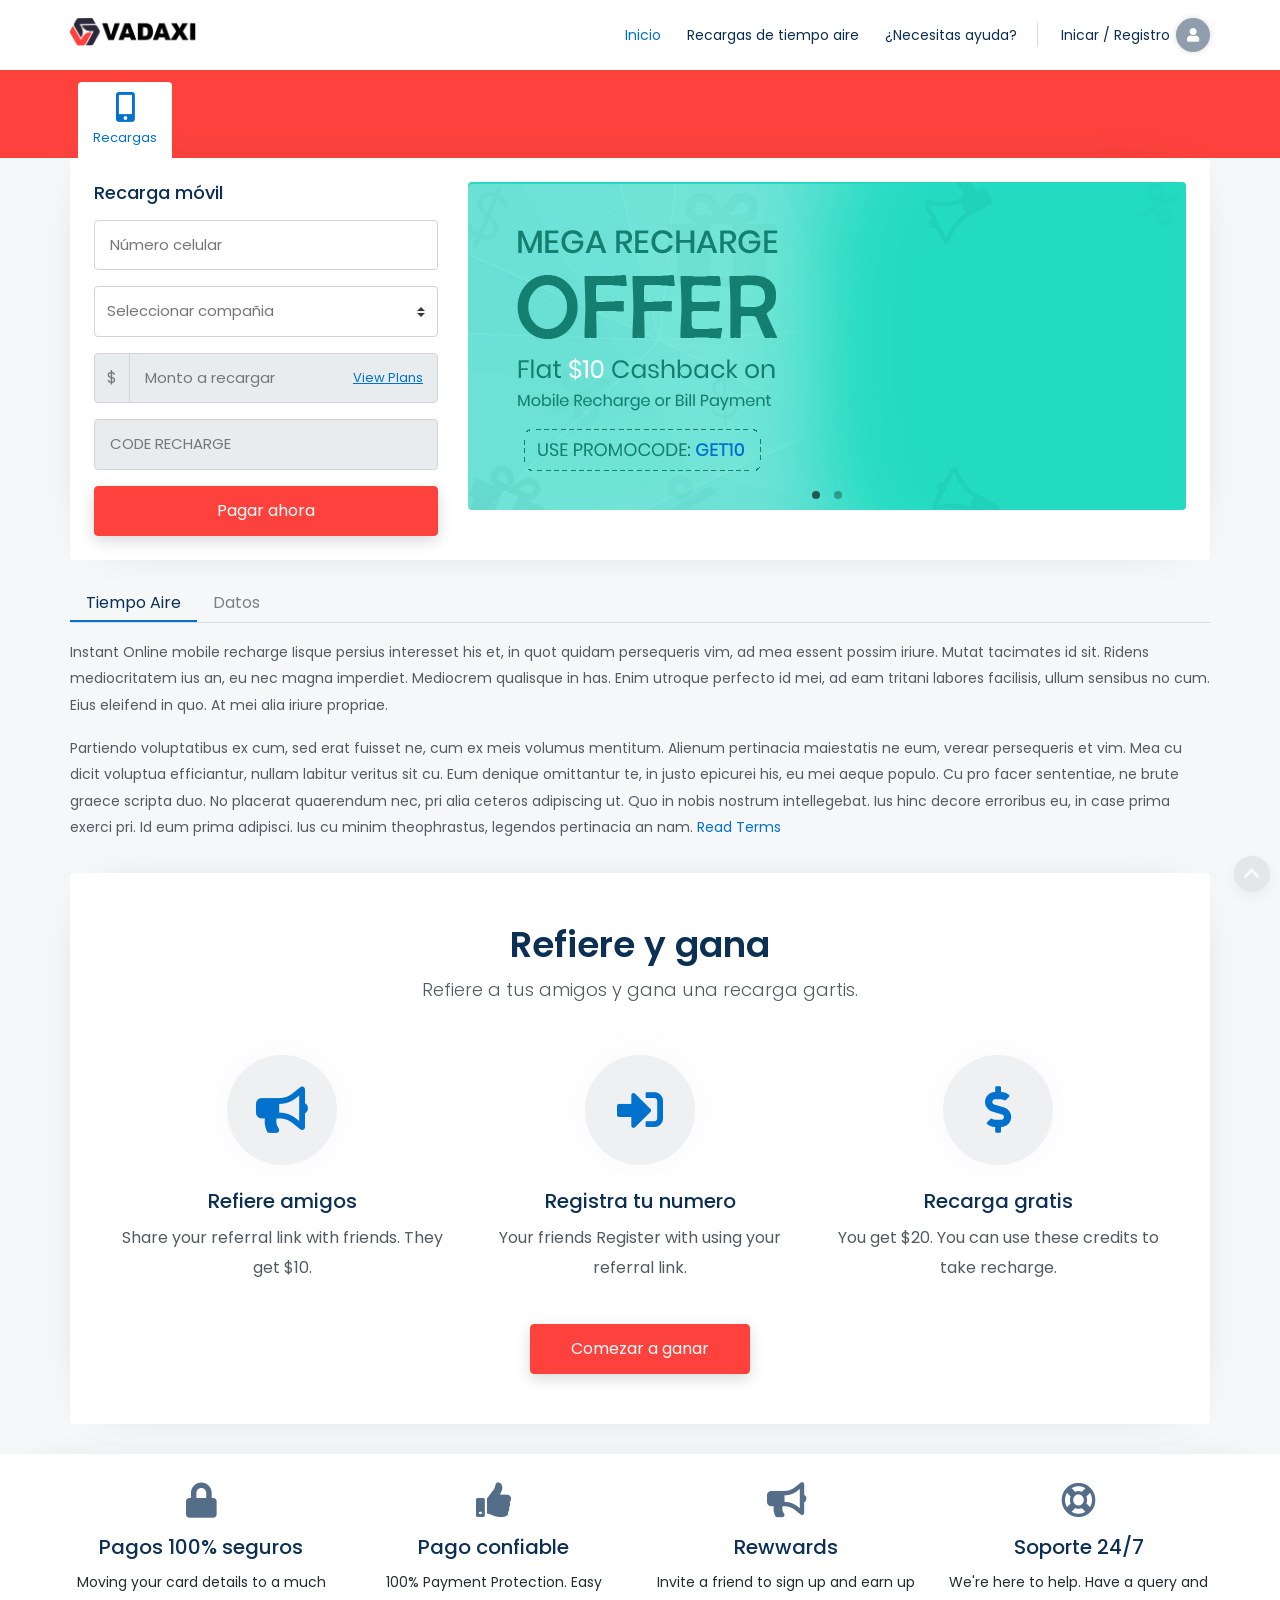
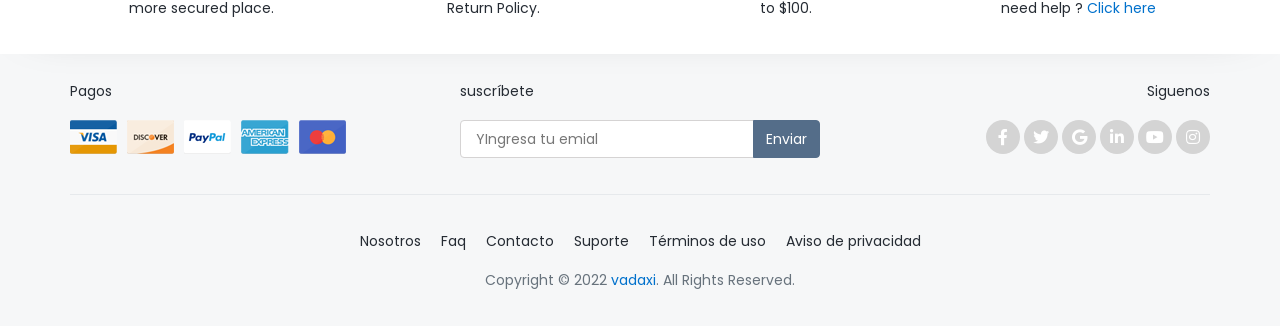
==== commit 7da10903: "agregue Intermediario reservarTransaccion.php, cambios ligeros en index.html, se agrego reservaTr.js" ====
--- a/index.html
+++ b/index.html
@@ -263,8 +263,8 @@
           ============================================= -->
           <div class="col-lg-4 mb-4 mb-lg-0">
             <h2 class="text-4 mb-3">Recarga móvil</h2>
-            <form id="recharge-bill" method="GET" action="pay/formPayment.php">
-              <!--               <div class="mb-3">
+            <form id="recharge-bill" method="get" action="pay/reservarTransaccion.php">
+<!--               <div class="mb-3">
                 <div class="custom-control custom-radio custom-control-inline">
                   <input id="prepaid" name="rechargeBillpayment" class="custom-control-input" checked="" required type="radio">
                   <label class="custom-control-label" for="prepaid">Prepaid</label>
@@ -275,32 +275,26 @@
                 </div>
               </div> -->
               <div class="form-group">
-                <input type="text" class="form-control" data-bv-field="number" id="mobileNumber" required placeholder="Número celular">
+                <input type="text" class="form-control" data-bv-field="number" id="mobileNumber" name="mobileNumber" required placeholder="Número celular">
               </div>
               <div class="form-group">
-                <select class="custom-select" id="operator" required="">
+                <select class="custom-select" id="operator" name="operator" required="">
                   <option value="">Seleccionar compañia</option>
                   <option>Telcel</option>
                   <option>ATT</option>
                   <option>UNEFON</option>
                   <option>Movistar</option>
-
                 </select>
               </div>
               <div class="form-group input-group">
                 <div class="input-group-prepend"> <span class="input-group-text">$</span> </div>
-                
                 <a href="#" data-target="#view-plans" id="btnVerPlanes" data-toggle="modal" class="view-plans-link">View Plans</a>
                 <input readonly class="form-control" id="amount" name="amount" placeholder="Monto a recargar" required type="text">
               </div>
-
               <div class="form-group input-group">
-                <input readonly class="form-control" type="text" placeholder="CODE RECHARGE" id="codeRecharge">
-              </div>
-              <div class="form-group input-group">
-                <input class="form-control" id="amount" name="amount" placeholder="Monto a recargar" required type="text">
-              </div>
-              <button class="btn btn-primary btn-block pagarAhora" onclick="ejecutarRecarga()" type="submit">Pagar ahora</button>
+                <input readonly class="form-control" type="text" placeholder="CODE RECHARGE" id="codeRecharge" name="codeRecharge" required>
+              </div>
+              <button class="btn btn-primary btn-block pagarAhora" type="submit">Pagar ahora</button>
             </form>
           </div><!-- Mobile Recharge end -->
           
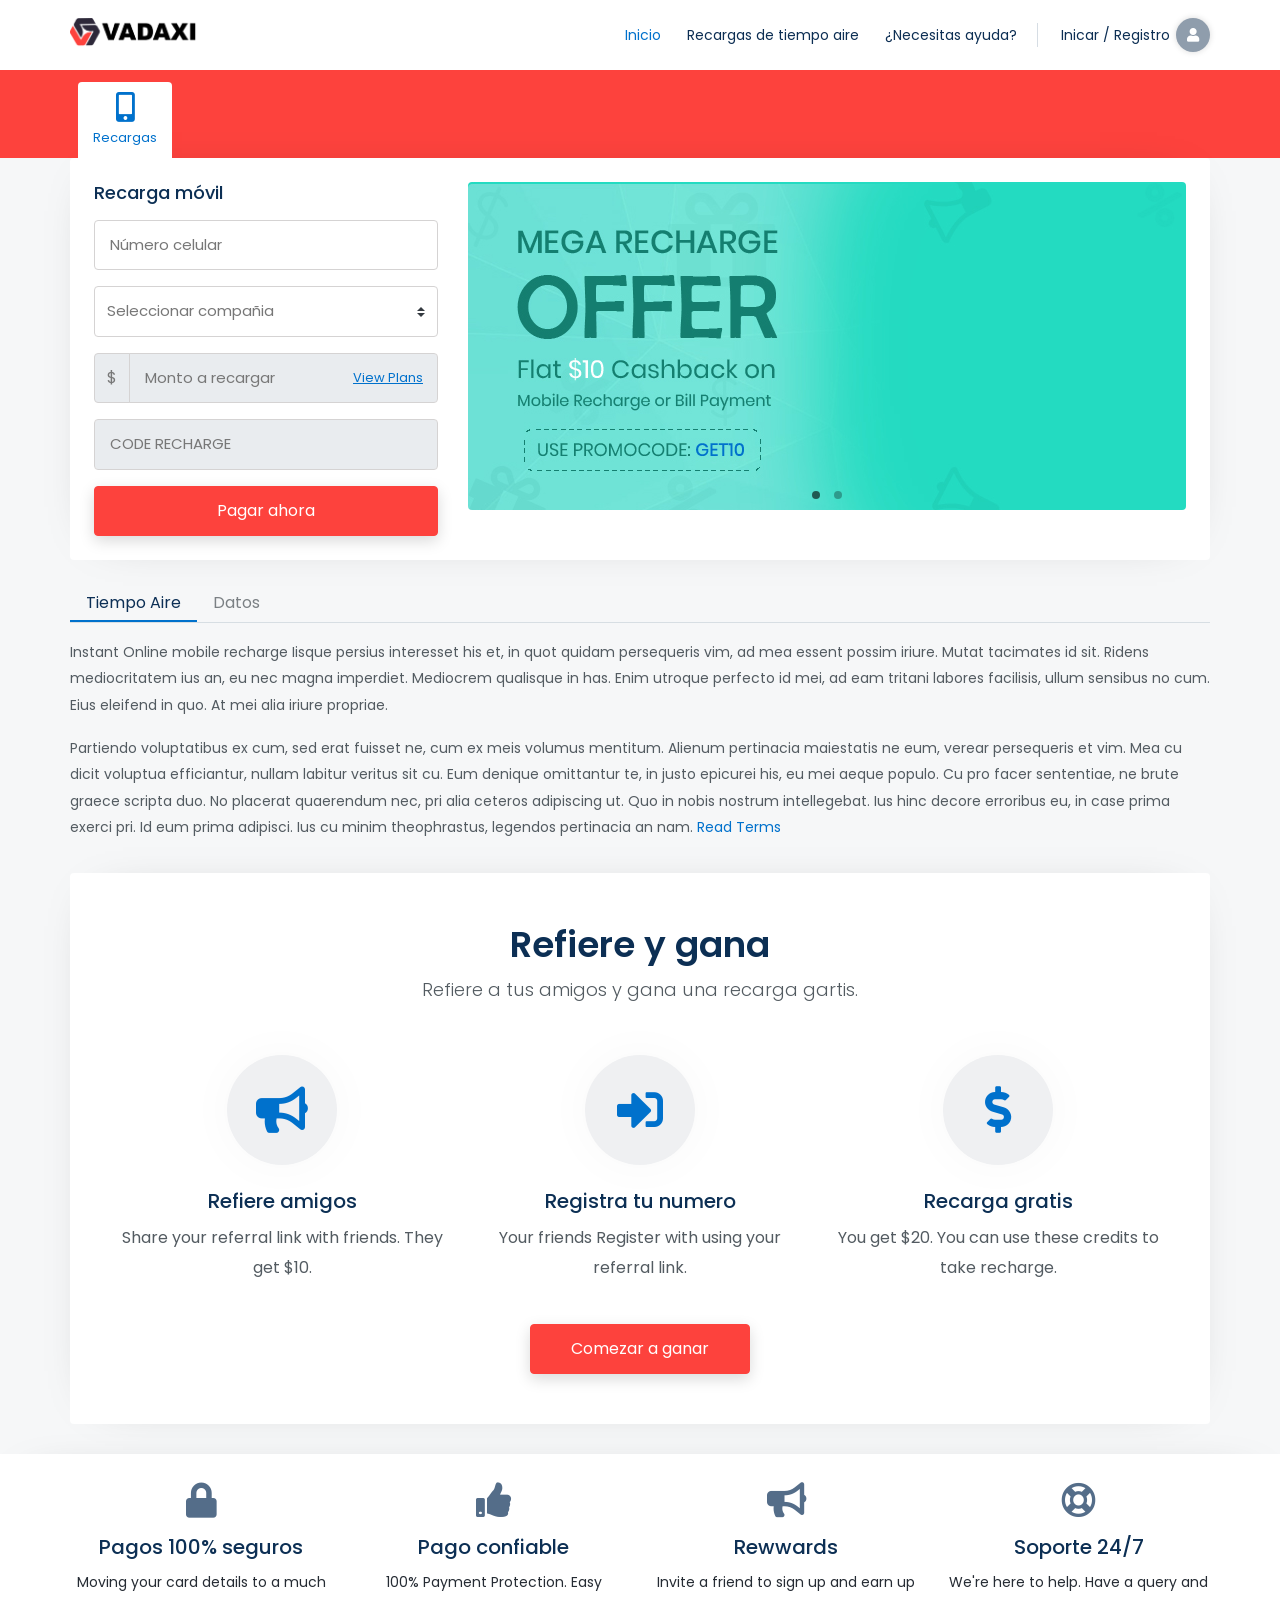
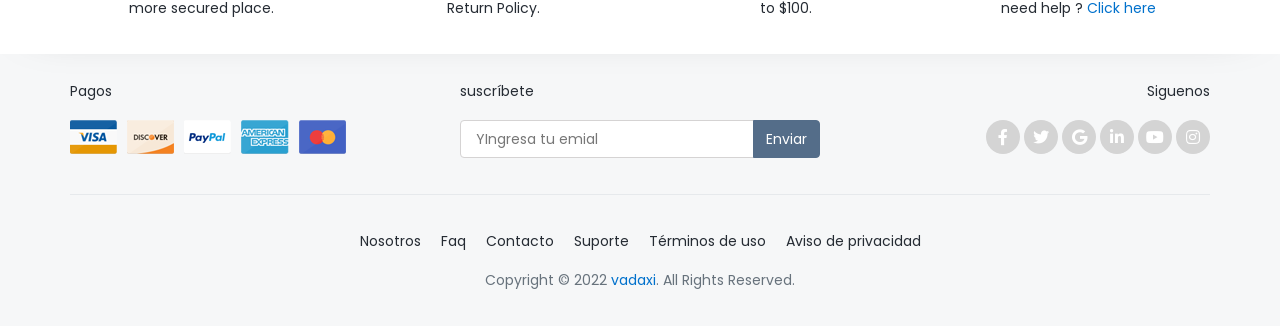
==== commit 88ced273: "Cambios sistema" ====
--- a/index.html
+++ b/index.html
@@ -38,7 +38,6 @@
     <div class="container">
       <div class="header-row">
         <div class="header-column justify-content-start"> 
-          
           <!-- Logo
           ============================================= -->
           <div class="logo">
@@ -281,9 +280,42 @@
                 <select class="custom-select" id="operator" name="operator" required="">
                   <option value="">Seleccionar compañia</option>
                   <option>Telcel</option>
-                  <option>ATT</option>
-                  <option>UNEFON</option>
+                  <option>Amigo Sin Límite</option>
+                  <option>Internet Móvil</option>
+                  <option>Internet Ilimitado</option>
+                  <option>Iusacell</option>
+                  <option>Unefon</option>
                   <option>Movistar</option>
+                  <option>Datos Movistar</option>
+                  <option>Nextel - ATT</option>
+                  <option>Virgin</option>
+                  <option>Cierto</option>
+                  <option>Alo</option>
+                  <option>Maz Tiempo</option>
+                  <option>Tuenti</option>
+                  <option>Weex</option>
+                  <option>Flash Mobile</option>
+                  <option>Oui</option>
+                  <option>Wimo</option>
+                  <option>Gugacom</option>
+                  <option>Simpati</option>
+                  <option>Compartfon</option>
+                  <option>Pillofon</option>
+                  <option>Diri Móvil</option>
+                  <option>Soriana Móvil</option>
+                  <option>FreedomPop</option>
+                  <option>Bait</option>
+                  <option>Mi Móvil</option>
+                  <option>BigCel</option>
+                  <option>Valor Telecom</option>
+                  <option>Contigo Mobile</option>
+                  <option>Axios</option>
+                  <option>Abib</option>
+                  <option>JR Móvil</option>
+                  <option>Wik</option>
+                  <option>Rincel</option>
+                  <option>Compartcarga</option>
+                  <option>Newww</option>
                 </select>
               </div>
               <div class="form-group input-group">
@@ -501,11 +533,43 @@
             <div class="form-group">
               <select id="operadora" class="custom-select" required="">
                 <option value="">Seleccionar compañia</option>
-                <option value="Telcel">Telcel</option>
-                <option value="Movistar">Movistar</option>
-                <option value="Iusacell">Iusacell</option>
-                <option value="Unefon">Unefon</option>
-                <option value="Nextel - ATT">Nextel - ATT</option>
+                <option>Telcel</option>
+                <option>Amigo Sin Límite</option>
+                <option>Internet Móvil</option>
+                <option>Internet Ilimitado</option>
+                <option>Iusacell</option>
+                <option>Unefon</option>
+                <option>Movistar</option>
+                <option>Datos Movistar</option>
+                <option>Nextel - ATT</option>
+                <option>Virgin</option>
+                <option>Cierto</option>
+                <option>Alo</option>
+                <option>Maz Tiempo</option>
+                <option>Tuenti</option>
+                <option>Weex</option>
+                <option>Flash Mobile</option>
+                <option>Oui</option>
+                <option>Wimo</option>
+                <option>Gugacom</option>
+                <option>Simpati</option>
+                <option>Compartfon</option>
+                <option>Pillofon</option>
+                <option>Diri Móvil</option>
+                <option>Soriana Móvil</option>
+                <option>FreedomPop</option>
+                <option>Bait</option>
+                <option>Mi Móvil</option>
+                <option>BigCel</option>
+                <option>Valor Telecom</option>
+                <option>Contigo Mobile</option>
+                <option>Axios</option>
+                <option>Abib</option>
+                <option>JR Móvil</option>
+                <option>Wik</option>
+                <option>Rincel</option>
+                <option>Compartcarga</option>
+                <option>Newww</option>
               </select>
             </div>
           </div>
@@ -513,13 +577,7 @@
             <div class="form-group">
               <select class="custom-select" id="selectRecharge" required="">
                 <option value="">Selecciona tu recarga</option>
-                <option>1st Circle</option>
-                <option>2nd Circle</option>
-                <option>3rd Circle</option>
-                <option>4th Circle</option>
-                <option>5th Circle</option>
-                <option>6th Circle</option>
-                <option>7th Circle</option>
+
               </select>
             </div>
           </div>
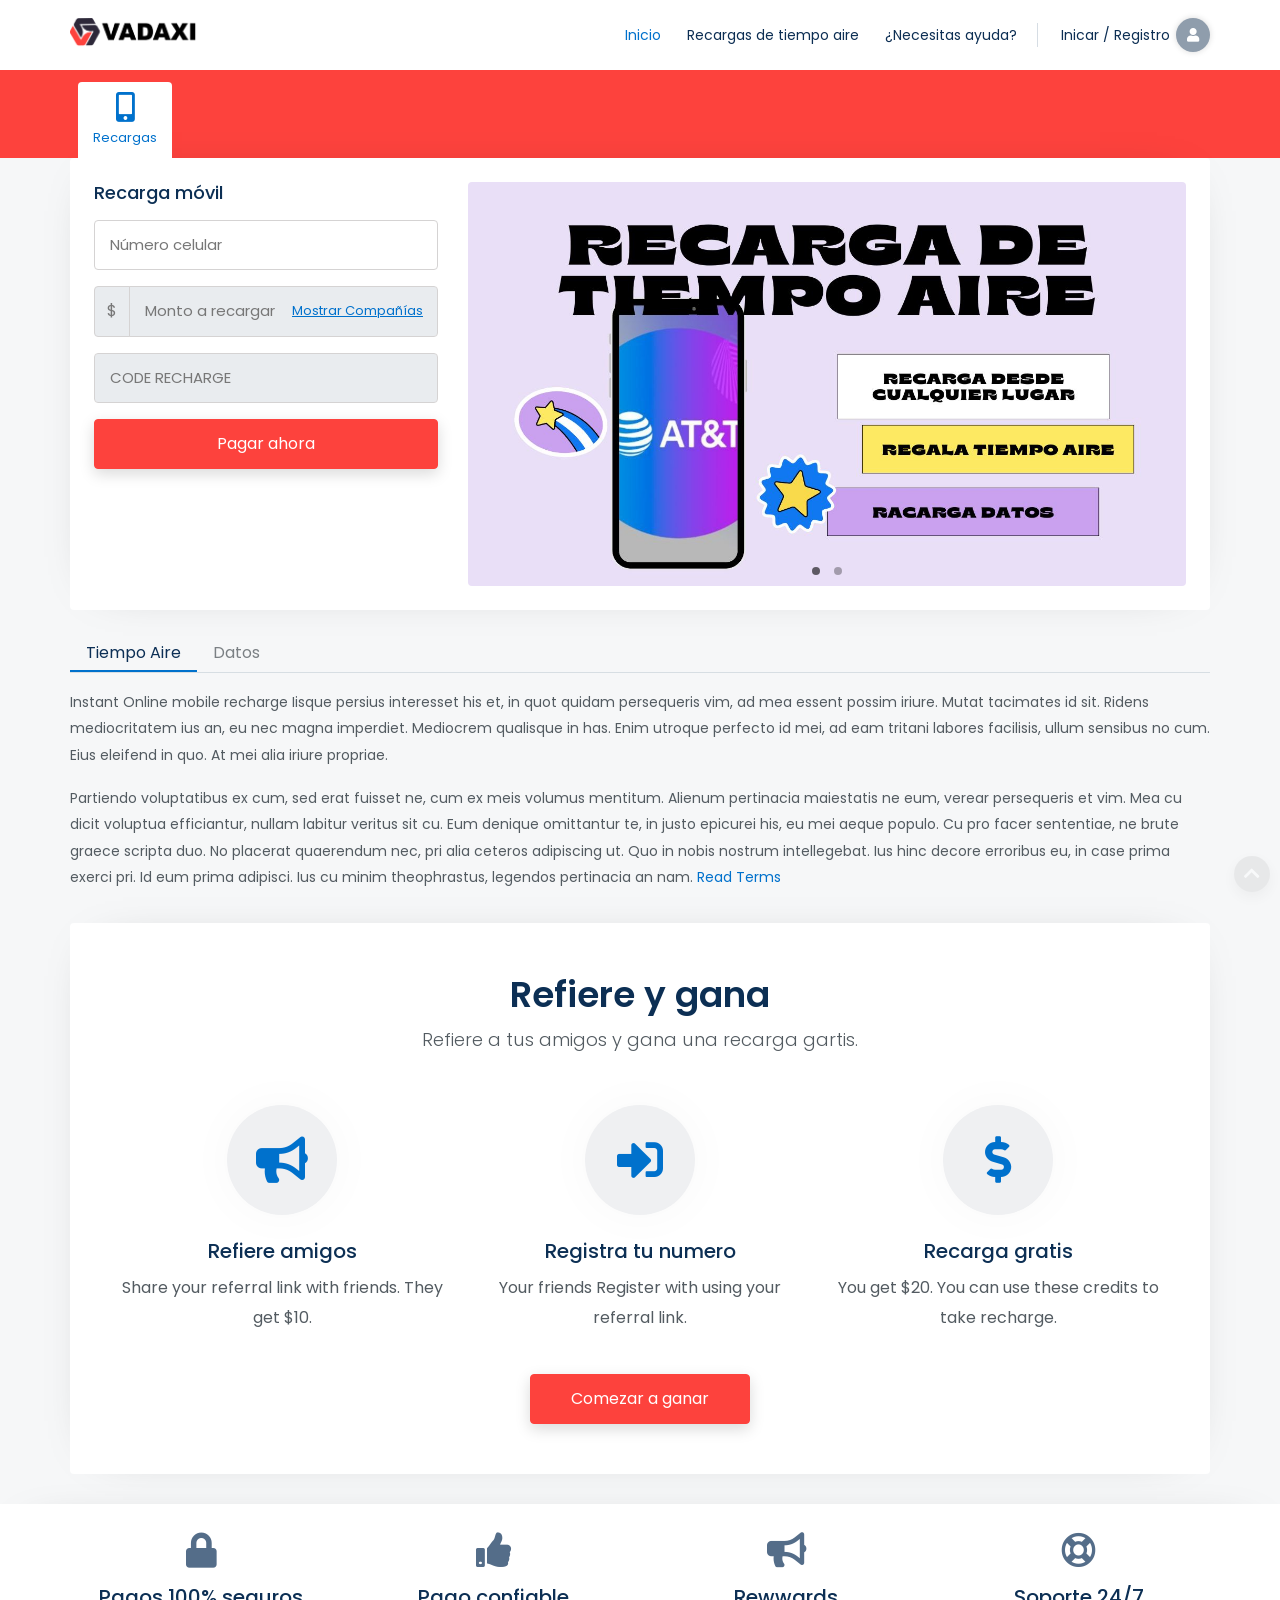
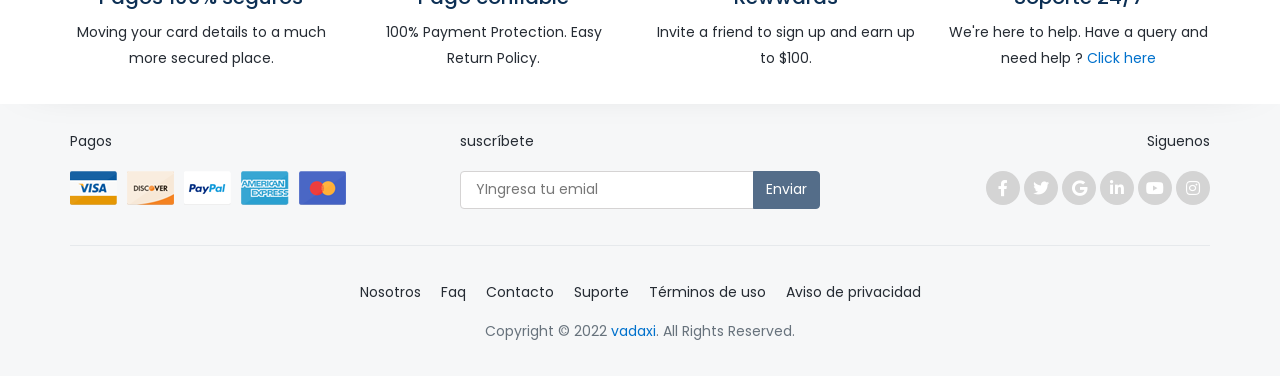
==== commit 6f2ff054: "Rolando Nuevo" ====
--- a/index.html
+++ b/index.html
@@ -276,7 +276,7 @@
               <div class="form-group">
                 <input type="text" class="form-control" data-bv-field="number" id="mobileNumber" name="mobileNumber" required placeholder="Número celular">
               </div>
-              <div class="form-group">
+              <!-- <div class="form-group">
                 <select class="custom-select" id="operator" name="operator" required="">
                   <option value="">Seleccionar compañia</option>
                   <option>Telcel</option>
@@ -317,10 +317,10 @@
                   <option>Compartcarga</option>
                   <option>Newww</option>
                 </select>
-              </div>
+              </div> -->
               <div class="form-group input-group">
                 <div class="input-group-prepend"> <span class="input-group-text">$</span> </div>
-                <a href="#" data-target="#view-plans" id="btnVerPlanes" data-toggle="modal" class="view-plans-link">View Plans</a>
+                <a href="#" data-target="#view-plans" id="btnVerPlanes" data-toggle="modal" class="view-plans-link">Mostrar Compañías</a>
                 <input readonly class="form-control" id="amount" name="amount" placeholder="Monto a recargar" required type="text">
               </div>
               <div class="form-group input-group">
@@ -334,8 +334,8 @@
           ============================================= -->
           <div class="col-lg-8">
             <div class="owl-carousel owl-theme slideshow single-slider">
-              <div class="item"><a href="#"><img class="img-fluid" src="images/slider/banner-1.jpg" alt="banner 1" /></a></div>
-              <div class="item"><a href="#"><img class="img-fluid" src="images/slider/banner-2.jpg" alt="banner 2" /></a></div>
+              <div class="item"><a href="#"><img class="img-fluid" src="images/slider/Banner1.jpg" alt="banner 1" /></a></div>
+              <div class="item"><a href="#"><img class="img-fluid" src="images/slider/Banner2.png" alt="banner 2" /></a></div>
             </div>
           </div><!-- Slideshow end -->
           
@@ -524,7 +524,7 @@
   <div class="modal-dialog modal-lg modal-dialog-centered" role="document">
     <div class="modal-content">
       <div class="modal-header">
-        <h5 class="modal-title">Planes</h5>
+        <h5 class="modal-title">Compañías</h5>
         <button type="button" class="close" data-dismiss="modal" aria-label="Close"> <span aria-hidden="true">×</span> </button>
       </div>
       <div class="modal-body">
@@ -573,14 +573,14 @@
               </select>
             </div>
           </div>
-          <div class="col-12 col-sm-6 col-lg-3">
+          <!-- <div class="col-12 col-sm-6 col-lg-3">
             <div class="form-group">
               <select class="custom-select" id="selectRecharge" required="">
                 <option value="">Selecciona tu recarga</option>
 
               </select>
             </div>
-          </div>
+          </div> -->
           <!-- <div class="col-12 col-sm-6 col-lg-3">
             <div class="form-group">
               <select class="custom-select" required="">
@@ -601,7 +601,7 @@
           </div>
           -->
           <div class="col-12 col-sm-6 col-lg-3">
-            <button class="btn btn-primary btn-block" id="btnVerPlanesP" >View Plans</button>
+            <button class="btn btn-primary btn-block" id="btnVerPlanesP" >Mostrar Planes</button>
           </div>
         </form>
         
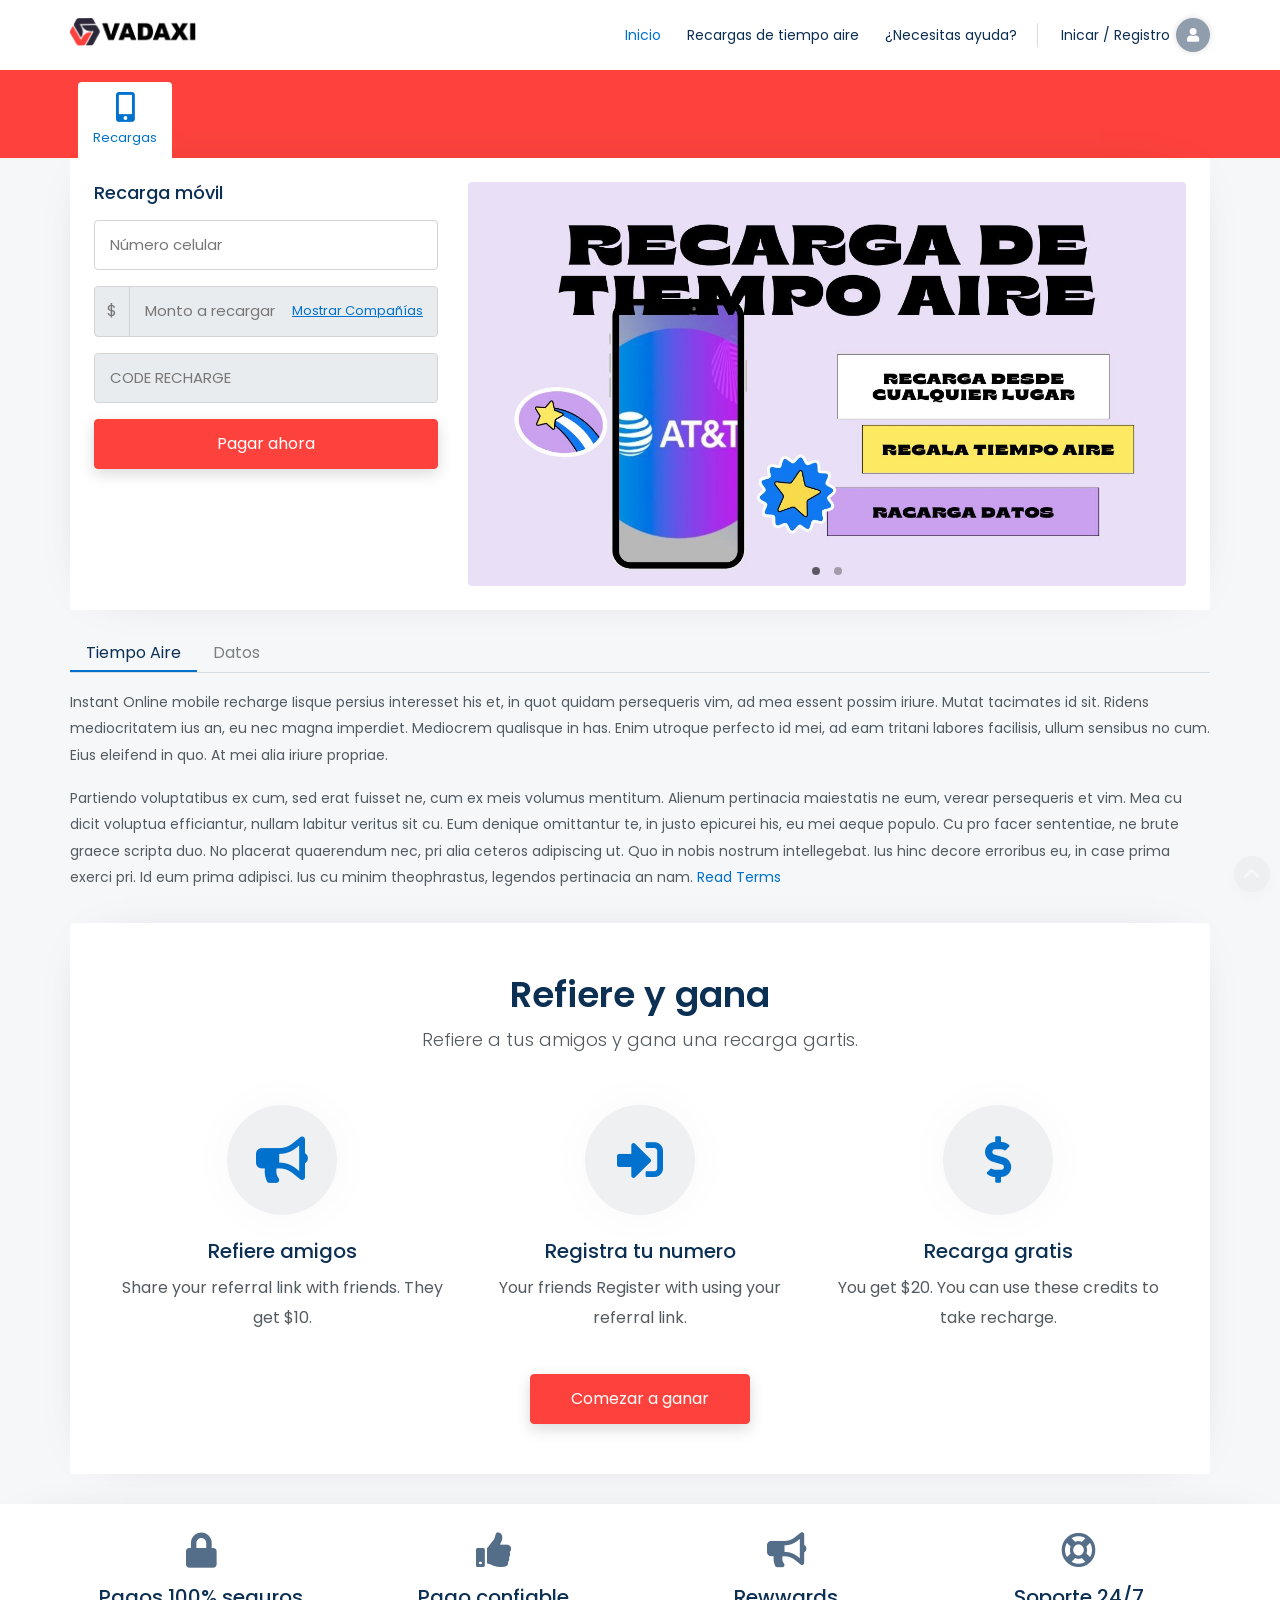
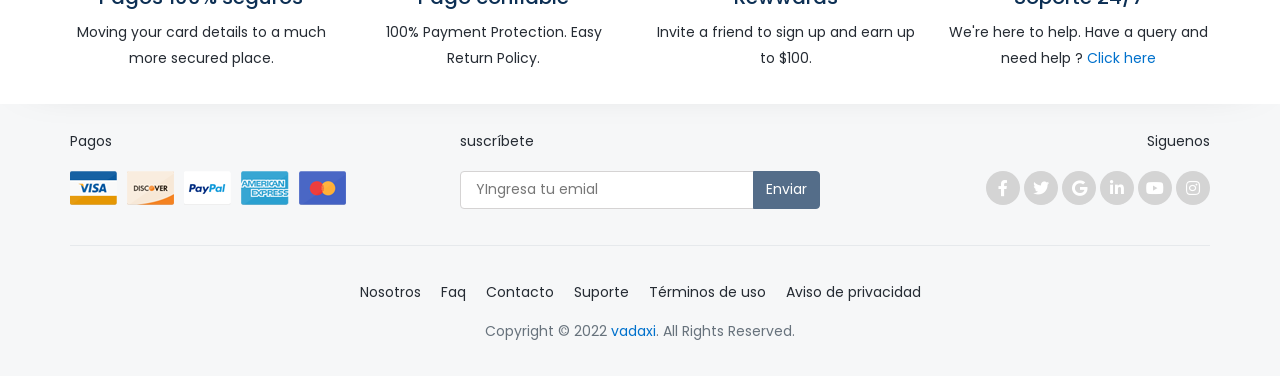
==== commit 3134ce48: "pay" ====
--- a/index.html
+++ b/index.html
@@ -328,7 +328,8 @@
               </div>
               <button class="btn btn-primary btn-block pagarAhora" type="submit">Pagar ahora</button>
             </form>
-          </div><!-- Mobile Recharge end -->
+          </div>
+          <!-- Mobile Recharge end -->
           
           <!-- Slideshow
           ============================================= -->
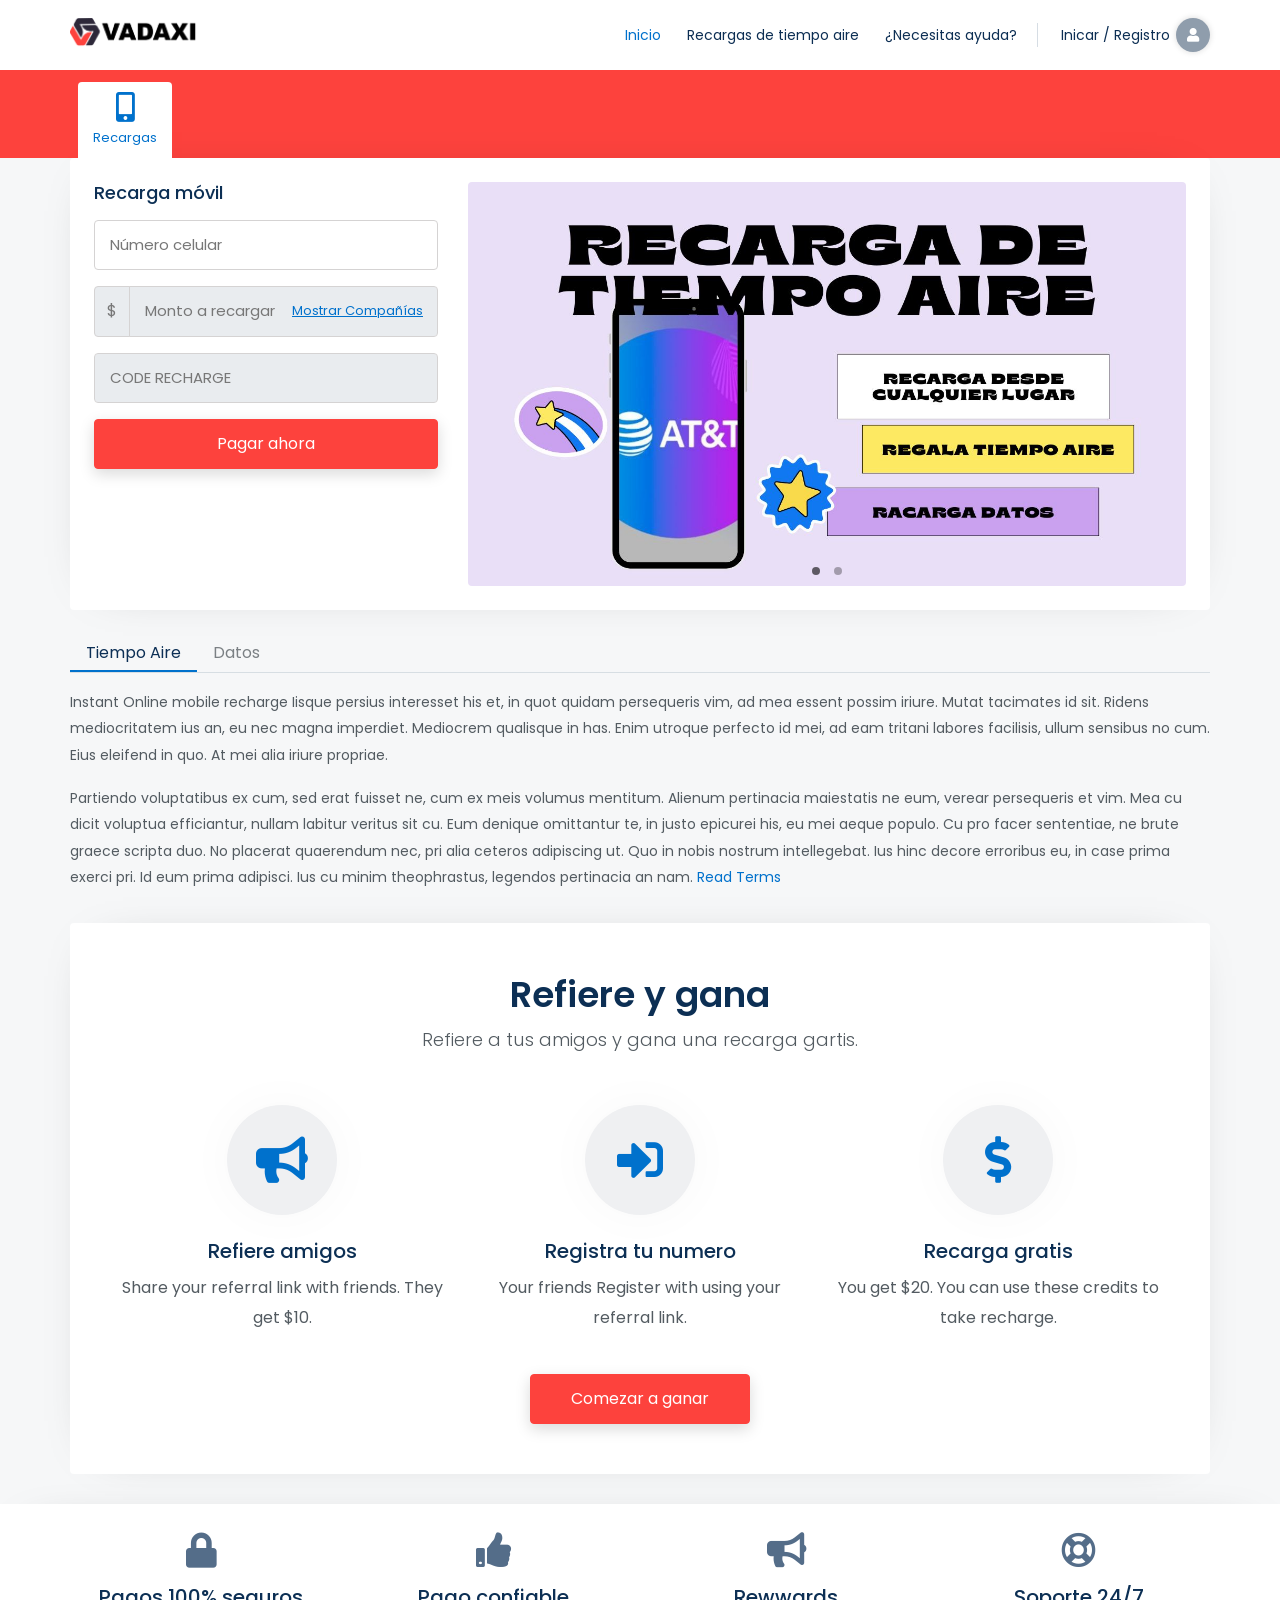
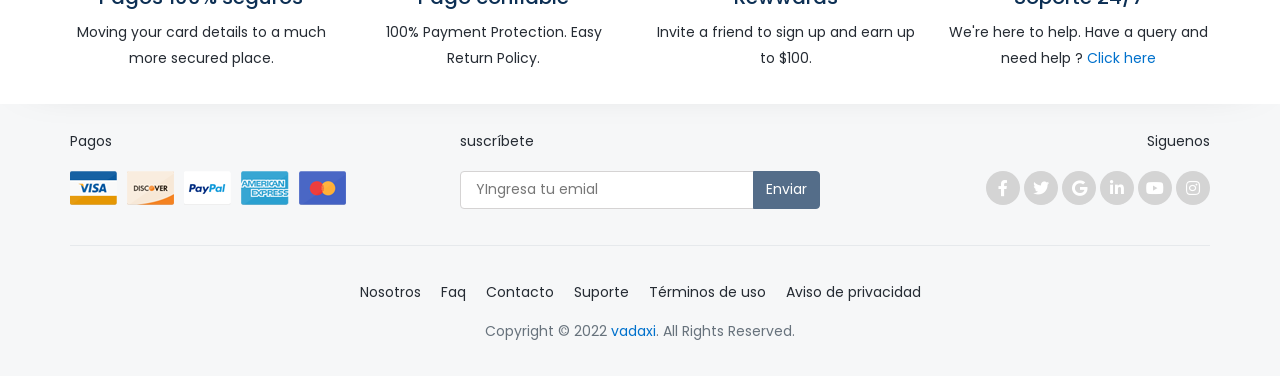
==== commit cfbea4e5: "Rolando" ====
--- a/index.html
+++ b/index.html
@@ -274,7 +274,7 @@
                 </div>
               </div> -->
               <div class="form-group">
-                <input type="text" class="form-control" data-bv-field="number" id="mobileNumber" name="mobileNumber" required placeholder="Número celular">
+                <input type="text" class="form-control" data-bv-field="number" id="mobileNumber" name="mobileNumber" required placeholder="Número celular" >
               </div>
               <!-- <div class="form-group">
                 <select class="custom-select" id="operator" name="operator" required="">
@@ -328,8 +328,7 @@
               </div>
               <button class="btn btn-primary btn-block pagarAhora" type="submit">Pagar ahora</button>
             </form>
-          </div>
-          <!-- Mobile Recharge end -->
+          </div><!-- Mobile Recharge end -->
           
           <!-- Slideshow
           ============================================= -->
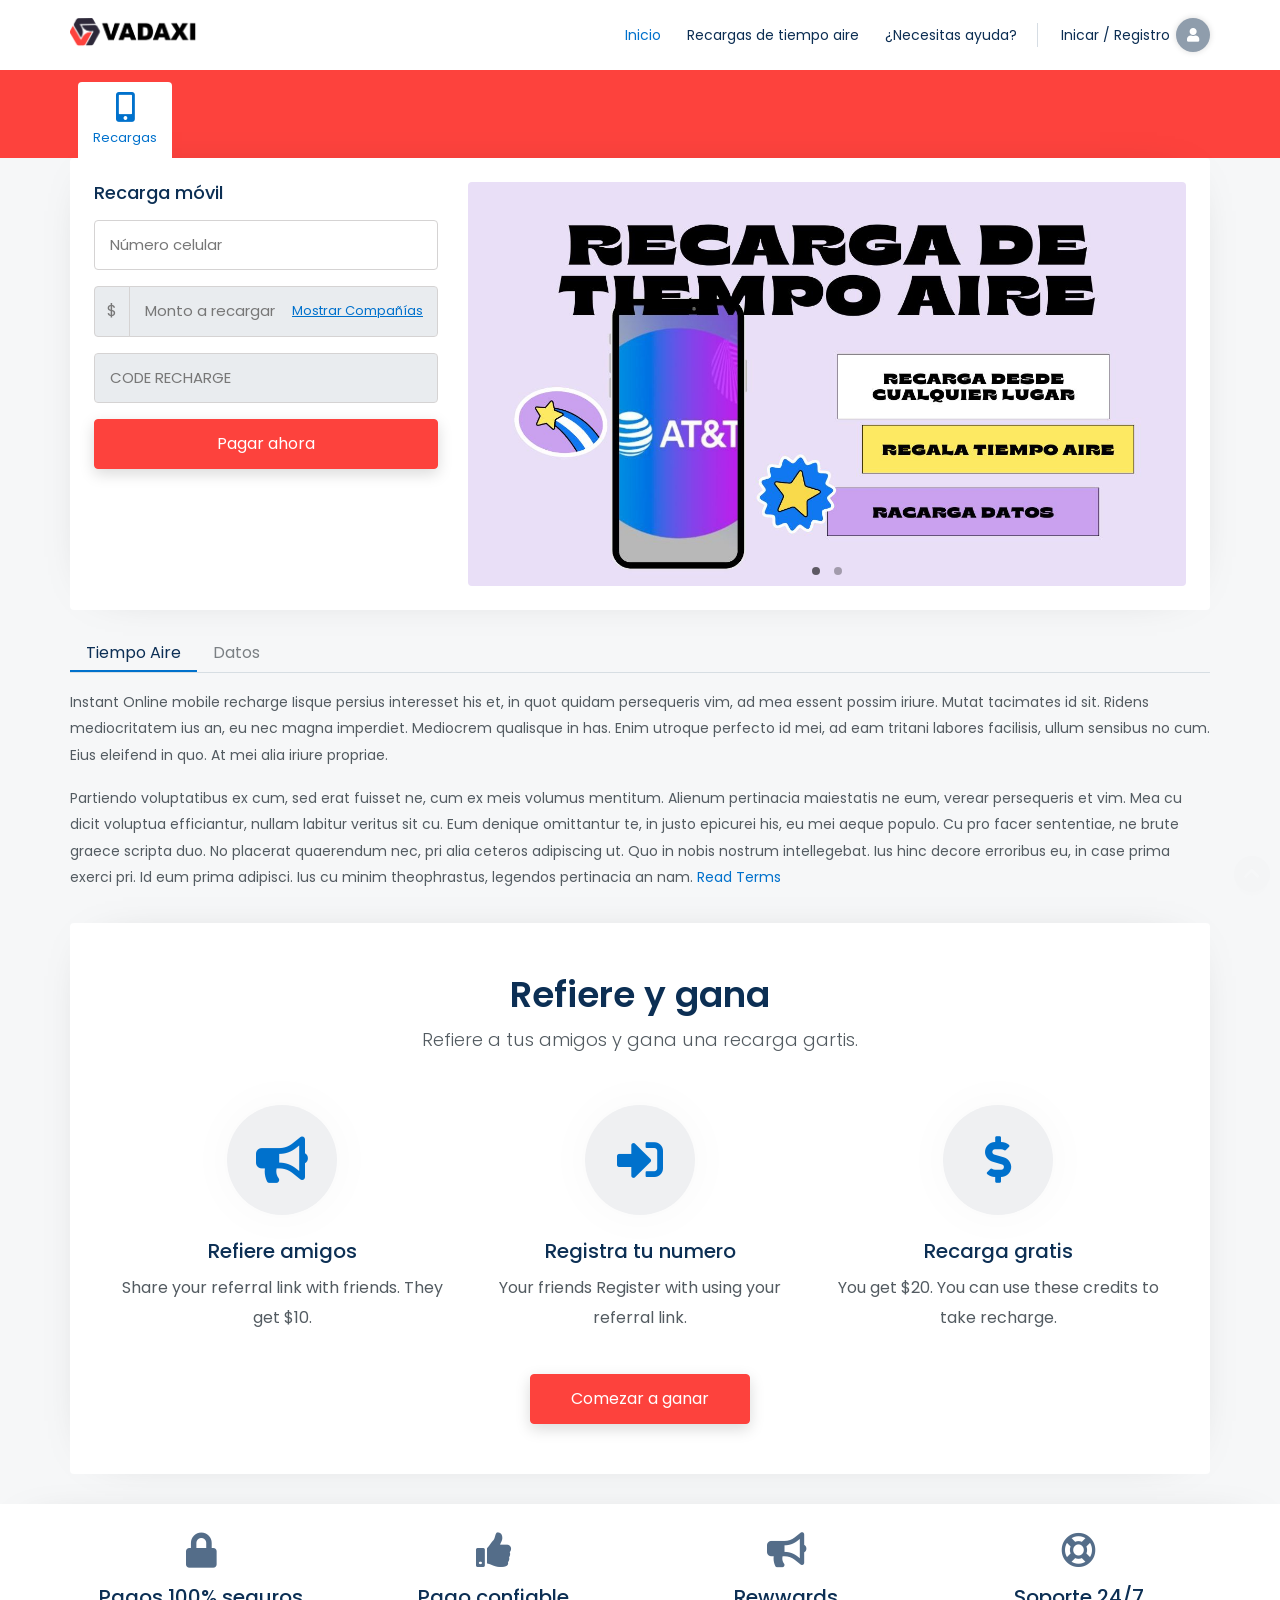
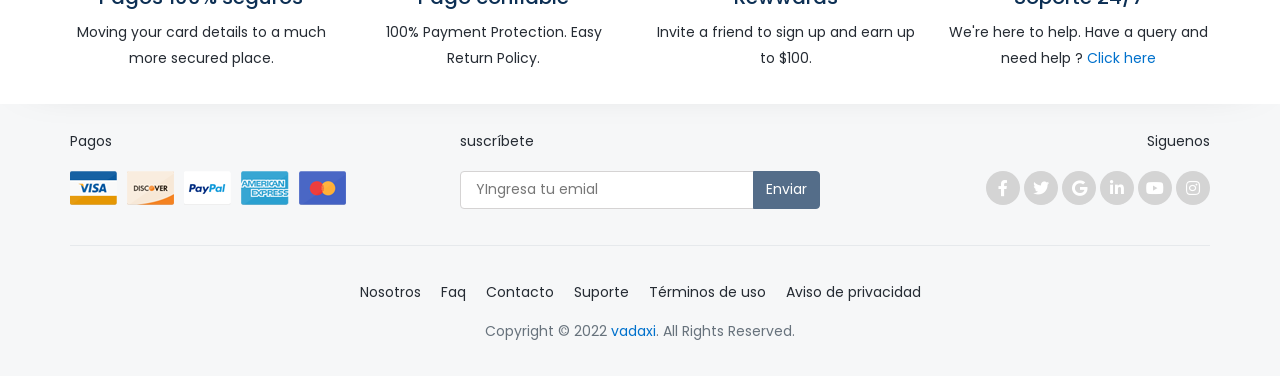
==== commit db9a10d2: "Merge branch 'main' of https://github.com/rolaxproblema12/Recargas into CesarSM" ====
--- a/index.html
+++ b/index.html
@@ -328,7 +328,8 @@
               </div>
               <button class="btn btn-primary btn-block pagarAhora" type="submit">Pagar ahora</button>
             </form>
-          </div><!-- Mobile Recharge end -->
+          </div>
+          <!-- Mobile Recharge end -->
           
           <!-- Slideshow
           ============================================= -->
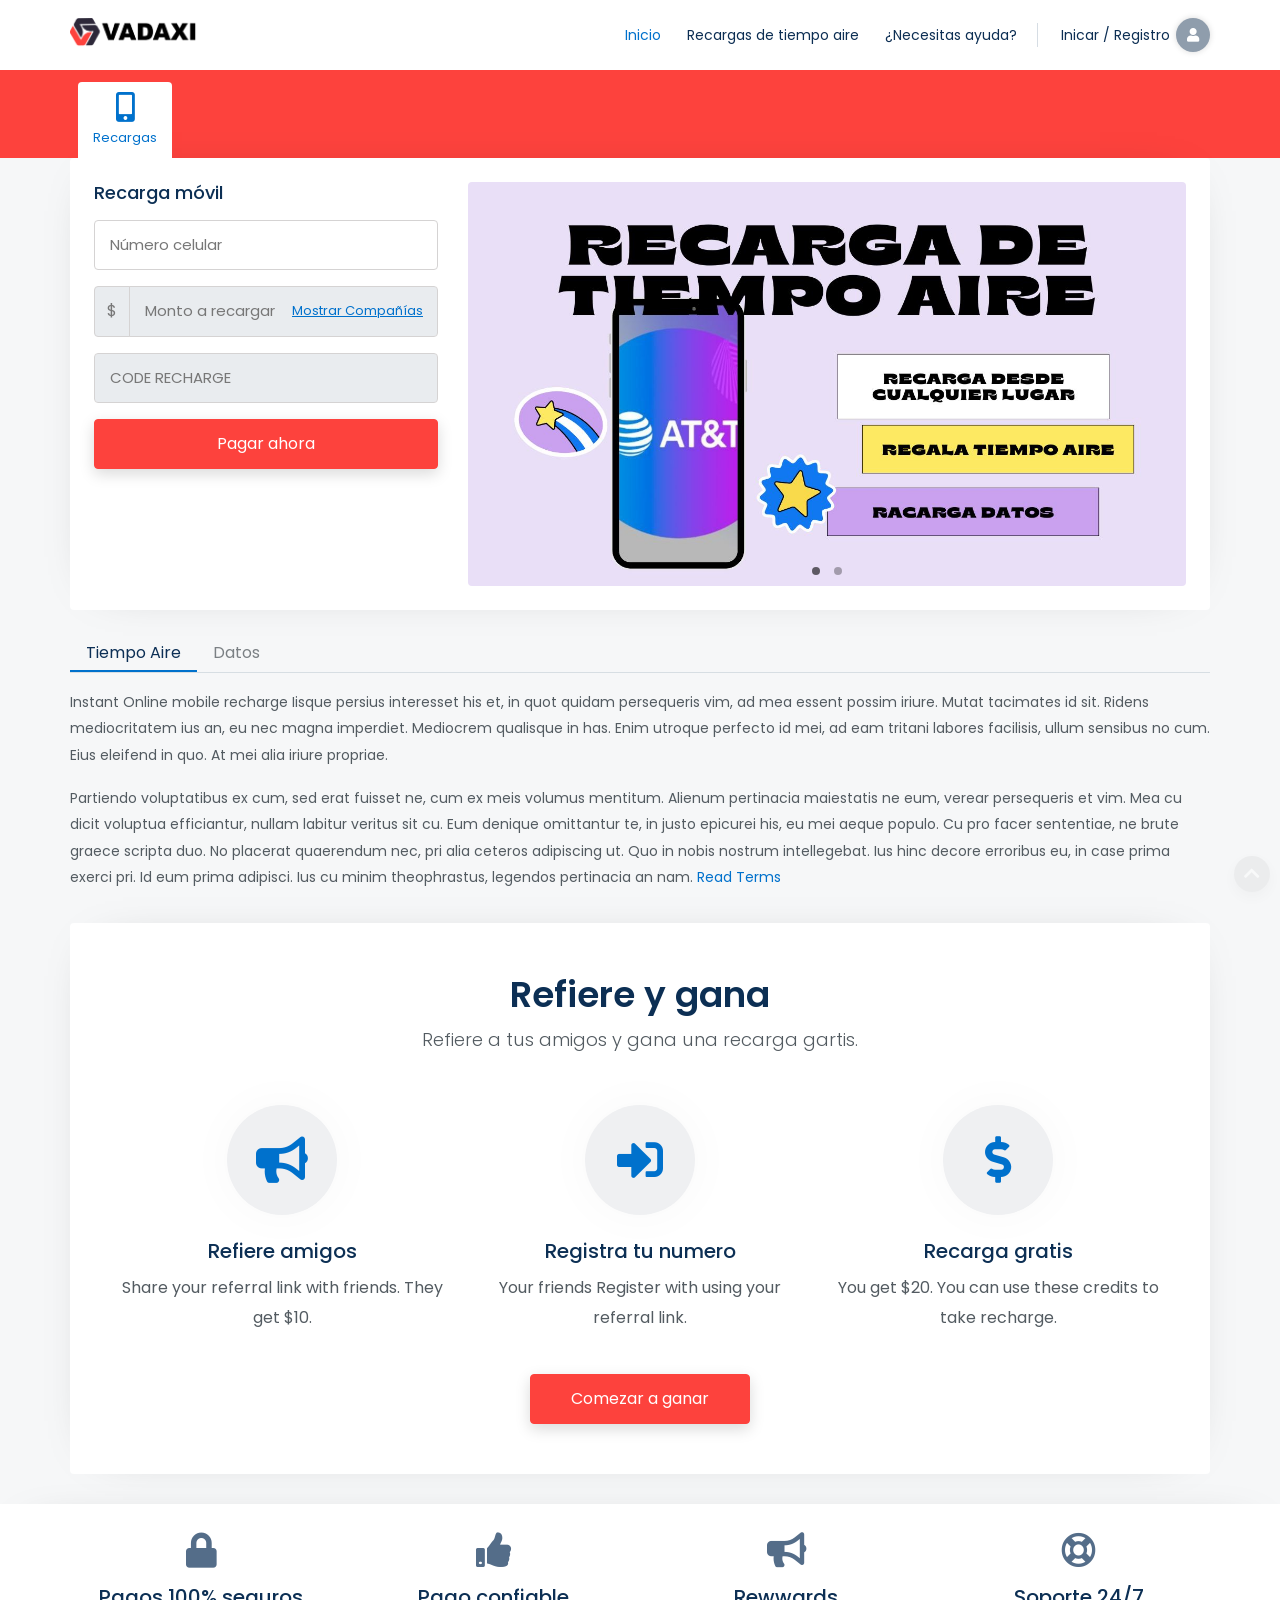
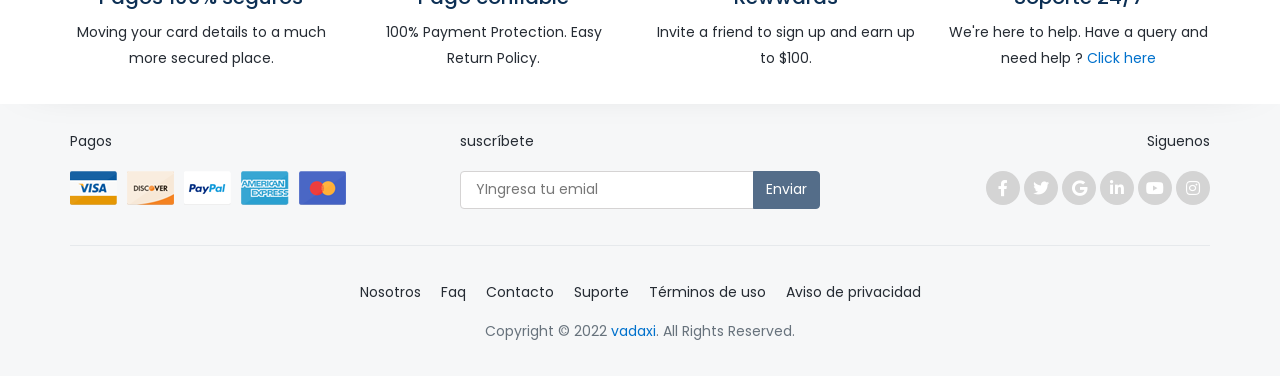
==== commit bb690f6d: "payment" ====
--- a/index.html
+++ b/index.html
@@ -262,7 +262,7 @@
           ============================================= -->
           <div class="col-lg-4 mb-4 mb-lg-0">
             <h2 class="text-4 mb-3">Recarga móvil</h2>
-            <form id="recharge-bill" method="get" action="pay/reservarTransaccion.php">
+            <form id="recharge-bill" method="POST" action="pay/reservarTransaccion.php">
 <!--               <div class="mb-3">
                 <div class="custom-control custom-radio custom-control-inline">
                   <input id="prepaid" name="rechargeBillpayment" class="custom-control-input" checked="" required type="radio">
